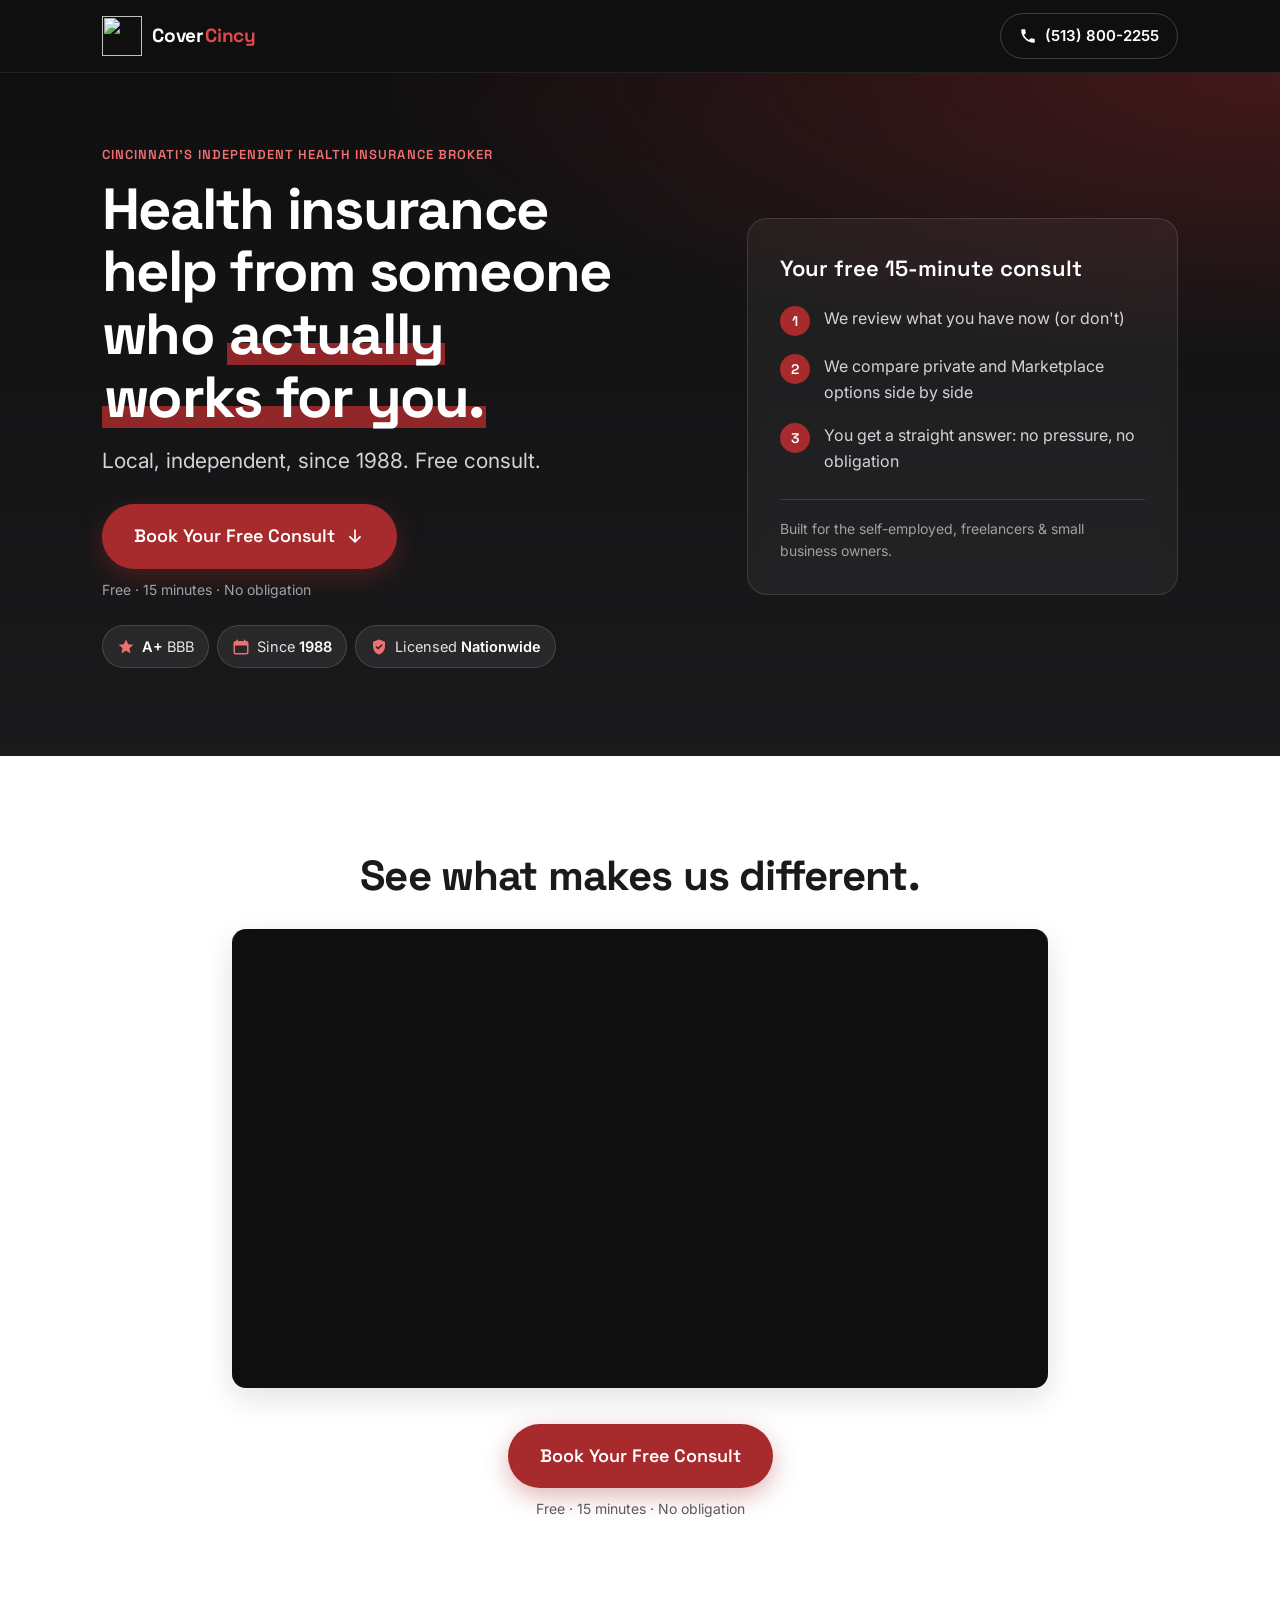
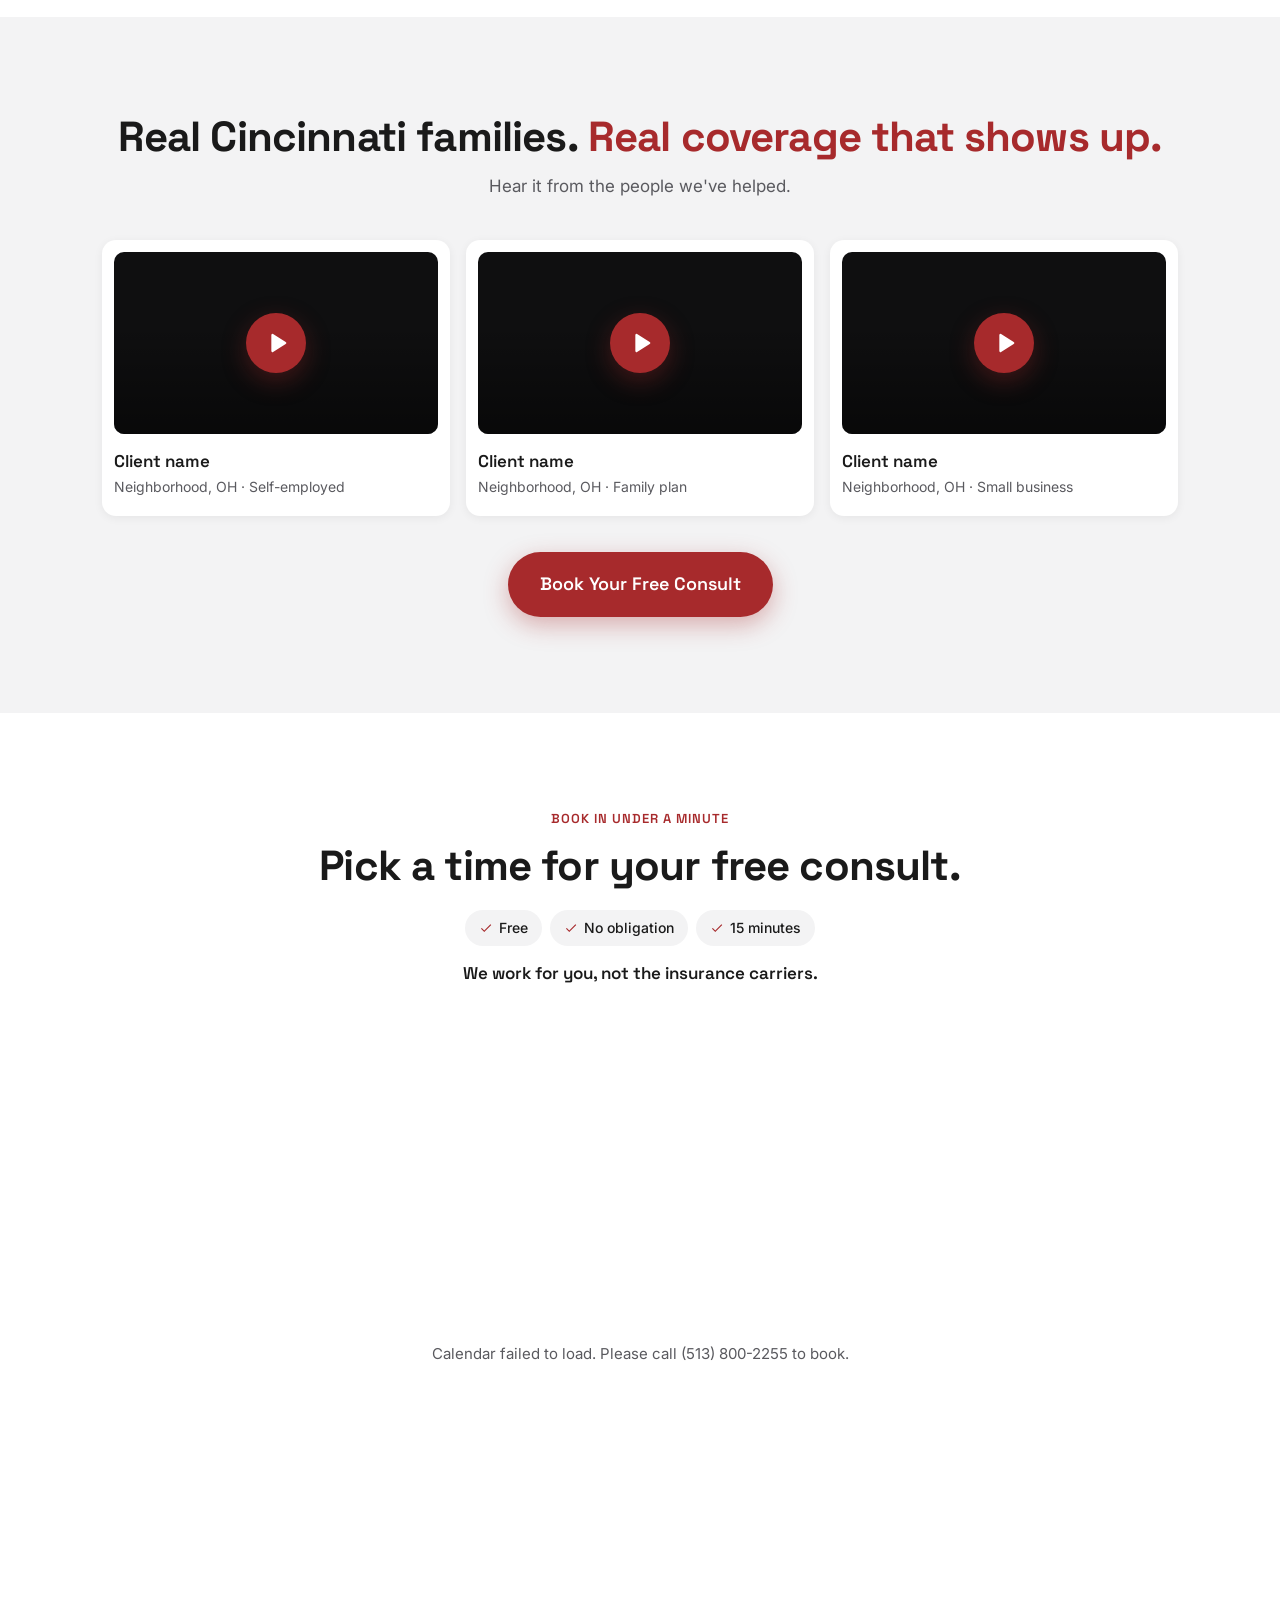
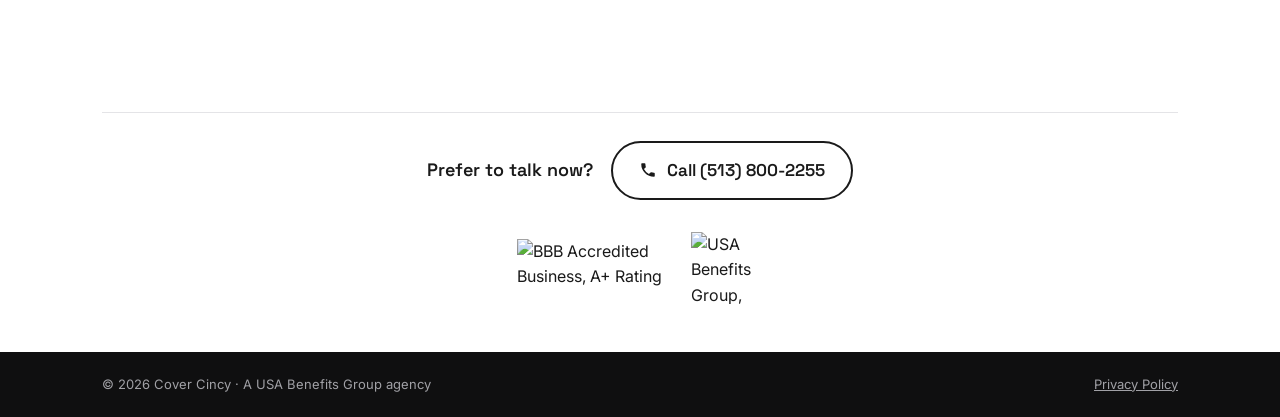
==== landing-page/index.html @ f87c8b6f "v1: initial landing page prototype Hero, brand video, testimonials, HubSpot Meetings booking block, " ====
<!doctype html>
<html lang="en">
<head>
  <meta charset="utf-8">
  <meta name="viewport" content="width=device-width, initial-scale=1">
  <title>Free Health Insurance Consult for the Self-Employed | Cover Cincy</title>
  <meta name="description" content="Local, independent health insurance help since 1988. Book a free 15-minute consult with a licensed Cincinnati broker who works for you, not the carriers.">
  <meta name="theme-color" content="#0F0F10">
  <link rel="icon" href="https://cdn.prod.website-files.com/66312bd2817edca74846e0b4/663d04fbce544929a947010e_favicon-32x32.png">

  <link rel="preconnect" href="https://fonts.googleapis.com">
  <link rel="preconnect" href="https://fonts.gstatic.com" crossorigin>
  <link href="https://fonts.googleapis.com/css2?family=Inter:wght@400;500;600&family=Space+Grotesk:wght@500;600;700&display=swap" rel="stylesheet">
  <link rel="stylesheet" href="css/styles.css">
</head>
<body>

  <!-- ===== Header (logo + phone only, no nav) ===== -->
  <header class="cc-header">
    <div class="cc-container cc-header__inner">
      <div class="cc-brand">
        <img class="cc-brand__logo" src="https://cdn.prod.website-files.com/66312bd2817edca74846e0b4/663cdd6e630974f7c335ea5f_CoverCincy%20(1).png" alt="" width="40" height="40">
        <span class="cc-brand__name">Cover<span>Cincy</span></span>
      </div>
      <a class="cc-header__phone" href="tel:+15138002255" data-cta="header-phone" aria-label="Call (513) 800-2255">
        <svg aria-hidden="true" viewBox="0 0 24 24" width="18" height="18"><path fill="currentColor" d="M6.6 10.8a15.1 15.1 0 0 0 6.6 6.6l2.2-2.2a1 1 0 0 1 1-.25 11.4 11.4 0 0 0 3.6.57 1 1 0 0 1 1 1V20a1 1 0 0 1-1 1A17 17 0 0 1 3 4a1 1 0 0 1 1-1h3.5a1 1 0 0 1 1 1c0 1.25.2 2.45.57 3.57a1 1 0 0 1-.25 1z"/></svg>
        <span class="cc-header__phone-text">(513) 800-2255</span>
      </a>
    </div>
  </header>

  <main>

    <!-- ===== Section 1: Hero ===== -->
    <section class="cc-hero" aria-labelledby="hero-title">
      <div class="cc-container cc-hero__grid">
        <div class="cc-hero__content">
          <p class="cc-eyebrow">Cincinnati's independent health insurance broker</p>
          <h1 id="hero-title" class="cc-hero__title">
            Health insurance help from someone who <span class="cc-mark">actually works for you.</span>
          </h1>
          <p class="cc-hero__sub">Local, independent, since 1988. Free consult.</p>

          <div class="cc-hero__cta" id="hero-cta">
            <a class="cc-btn cc-btn--primary cc-btn--lg" href="#book" data-cta="hero">
              Book Your Free Consult
              <svg aria-hidden="true" viewBox="0 0 24 24" width="20" height="20"><path fill="currentColor" d="M12 4a1 1 0 0 1 1 1v11.6l4.3-4.3a1 1 0 1 1 1.4 1.4l-6 6a1 1 0 0 1-1.4 0l-6-6a1 1 0 1 1 1.4-1.4l4.3 4.3V5a1 1 0 0 1 1-1z"/></svg>
            </a>
            <p class="cc-microcopy">Free · 15 minutes · No obligation</p>
          </div>

          <ul class="cc-badges" aria-label="Why trust us">
            <li class="cc-badge">
              <svg aria-hidden="true" viewBox="0 0 24 24" width="18" height="18"><path fill="currentColor" d="m12 2 2.9 6.26 6.85.7-5.13 4.6 1.46 6.74L12 16.9l-6.08 3.4 1.46-6.74L2.25 8.96l6.85-.7z"/></svg>
              <span><strong>A+</strong> BBB</span>
            </li>
            <li class="cc-badge">
              <svg aria-hidden="true" viewBox="0 0 24 24" width="18" height="18"><path fill="currentColor" d="M7 2a1 1 0 0 1 1 1v1h8V3a1 1 0 1 1 2 0v1h1a3 3 0 0 1 3 3v12a3 3 0 0 1-3 3H5a3 3 0 0 1-3-3V7a3 3 0 0 1 3-3h1V3a1 1 0 0 1 1-1zm13 8H4v9a1 1 0 0 0 1 1h14a1 1 0 0 0 1-1z"/></svg>
              <span>Since <strong>1988</strong></span>
            </li>
            <li class="cc-badge">
              <svg aria-hidden="true" viewBox="0 0 24 24" width="18" height="18"><path fill="currentColor" d="M12 2 4 5v6c0 5 3.4 9.7 8 11 4.6-1.3 8-6 8-11V5zm-1.2 13.6-3.5-3.5 1.4-1.4 2.1 2.1 4.8-4.8 1.4 1.4z"/></svg>
              <span>Licensed <strong>Nationwide</strong></span>
            </li>
          </ul>
        </div>

        <aside class="cc-hero__card" aria-label="What happens on your call">
          <p class="cc-hero__card-title">Your free 15-minute consult</p>
          <ol class="cc-steps">
            <li><span class="cc-steps__num">1</span>We review what you have now (or don't)</li>
            <li><span class="cc-steps__num">2</span>We compare private and Marketplace options side by side</li>
            <li><span class="cc-steps__num">3</span>You get a straight answer: no pressure, no obligation</li>
          </ol>
          <p class="cc-hero__card-foot">Built for the self-employed, freelancers &amp; small business owners.</p>
        </aside>
      </div>
    </section>

    <!-- ===== Section 2: Brand message video ===== -->
    <section class="cc-section cc-video" aria-labelledby="video-title">
      <div class="cc-container cc-container--narrow">
        <h2 id="video-title" class="cc-h2 cc-center">See what makes us different.</h2>

        <!--
          Video player. Two supported sources:
            data-type="youtube" data-youtube-id="..."           (prototype placeholder)
            data-type="mp4" data-src="video.mp4" data-captions="captions.vtt" data-poster="poster.jpg"   (final)
        -->
        <div class="cc-player" data-type="youtube" data-youtube-id="gaUNawXf3A8">
          <div class="cc-player__frame"></div>
          <button class="cc-player__sound" type="button" hidden>
            <svg aria-hidden="true" viewBox="0 0 24 24" width="20" height="20"><path fill="currentColor" d="M3 10v4a1 1 0 0 0 1 1h3l4.3 3.6a1 1 0 0 0 1.7-.8V6.2a1 1 0 0 0-1.7-.8L7 9H4a1 1 0 0 0-1 1zm13.5 2a4.5 4.5 0 0 0-2.5-4v8a4.5 4.5 0 0 0 2.5-4zM14 3.2v2.1a7 7 0 0 1 0 13.4v2.1a9 9 0 0 0 0-17.6z"/></svg>
            Tap for sound
          </button>
        </div>

        <div class="cc-cta-block">
          <a class="cc-btn cc-btn--primary cc-btn--lg" href="#book" data-cta="video">Book Your Free Consult</a>
          <p class="cc-microcopy cc-microcopy--dark">Free · 15 minutes · No obligation</p>
        </div>
      </div>
    </section>

    <!-- ===== Section 3: Testimonials ===== -->
    <section class="cc-section cc-testimonials" aria-labelledby="testimonials-title">
      <div class="cc-container">
        <h2 id="testimonials-title" class="cc-h2 cc-center">Real Cincinnati families. <span class="cc-text-red">Real coverage that shows up.</span></h2>
        <p class="cc-lead cc-center">Hear it from the people we've helped.</p>

        <!-- PLACEHOLDER: replace data-youtube-id, name and place with real client testimonials -->
        <ul class="cc-tgrid">
          <li class="cc-tcard">
            <button class="cc-tvideo" type="button" data-youtube-id="gaUNawXf3A8" aria-label="Play testimonial from client name">
              <span class="cc-tvideo__play" aria-hidden="true"><svg viewBox="0 0 24 24" width="28" height="28"><path fill="currentColor" d="M8 5.1v13.8a1 1 0 0 0 1.5.9l10.8-6.9a1 1 0 0 0 0-1.7L9.5 4.2A1 1 0 0 0 8 5.1z"/></svg></span>
            </button>
            <p class="cc-tcard__name">Client name</p>
            <p class="cc-tcard__meta">Neighborhood, OH · Self-employed</p>
          </li>
          <li class="cc-tcard">
            <button class="cc-tvideo" type="button" data-youtube-id="gaUNawXf3A8" aria-label="Play testimonial from client name">
              <span class="cc-tvideo__play" aria-hidden="true"><svg viewBox="0 0 24 24" width="28" height="28"><path fill="currentColor" d="M8 5.1v13.8a1 1 0 0 0 1.5.9l10.8-6.9a1 1 0 0 0 0-1.7L9.5 4.2A1 1 0 0 0 8 5.1z"/></svg></span>
            </button>
            <p class="cc-tcard__name">Client name</p>
            <p class="cc-tcard__meta">Neighborhood, OH · Family plan</p>
          </li>
          <li class="cc-tcard">
            <button class="cc-tvideo" type="button" data-youtube-id="gaUNawXf3A8" aria-label="Play testimonial from client name">
              <span class="cc-tvideo__play" aria-hidden="true"><svg viewBox="0 0 24 24" width="28" height="28"><path fill="currentColor" d="M8 5.1v13.8a1 1 0 0 0 1.5.9l10.8-6.9a1 1 0 0 0 0-1.7L9.5 4.2A1 1 0 0 0 8 5.1z"/></svg></span>
            </button>
            <p class="cc-tcard__name">Client name</p>
            <p class="cc-tcard__meta">Neighborhood, OH · Small business</p>
          </li>
        </ul>

        <div class="cc-cta-block">
          <a class="cc-btn cc-btn--primary cc-btn--lg" href="#book" data-cta="testimonials">Book Your Free Consult</a>
        </div>
      </div>
    </section>

    <!-- ===== Section 4: Booking block ===== -->
    <section class="cc-section cc-book" id="book" aria-labelledby="book-title">
      <div class="cc-container">
        <div class="cc-book__head">
          <p class="cc-eyebrow">Book in under a minute</p>
          <h2 id="book-title" class="cc-h2">Pick a time for your free consult.</h2>
          <ul class="cc-reassure">
            <li>Free</li>
            <li>No obligation</li>
            <li>15 minutes</li>
            <li class="cc-reassure__wide">We work for you, not the insurance carriers.</li>
          </ul>
        </div>

        <div class="cc-calendar">
          <!-- HubSpot Meetings embed. Script is lazy-loaded by main.js -->
          <div class="meetings-iframe-container" data-src="https://meetings.hubspot.com/aruhlman/u11?embed=true"></div>
          <div class="cc-calendar__loading" aria-live="polite">
            <span class="cc-spinner" aria-hidden="true"></span>
            Loading available times…
          </div>
        </div>

        <div class="cc-fallback">
          <p>Prefer to talk now?</p>
          <a class="cc-btn cc-btn--outline" href="tel:+15138002255" data-cta="book-phone">
            <svg aria-hidden="true" viewBox="0 0 24 24" width="18" height="18"><path fill="currentColor" d="M6.6 10.8a15.1 15.1 0 0 0 6.6 6.6l2.2-2.2a1 1 0 0 1 1-.25 11.4 11.4 0 0 0 3.6.57 1 1 0 0 1 1 1V20a1 1 0 0 1-1 1A17 17 0 0 1 3 4a1 1 0 0 1 1-1h3.5a1 1 0 0 1 1 1c0 1.25.2 2.45.57 3.57a1 1 0 0 1-.25 1z"/></svg>
            Call (513) 800-2255
          </a>
        </div>

        <div class="cc-trust">
          <img src="https://cdn.prod.website-files.com/66312bd2817edca74846e0b4/6aa32988ebc7e09d5bc9d1e3_logo.bbb.png" alt="BBB Accredited Business, A+ Rating" width="150" height="58" loading="lazy">
          <img src="https://cdn.prod.website-files.com/66312bd2817edca74846e0b4/6aa32989155a2f3aa52f5092_static-logos-usabg-badge-1988.png" alt="USA Benefits Group, established 1988" width="72" height="72" loading="lazy">
        </div>
      </div>
    </section>

  </main>

  <footer class="cc-footer">
    <div class="cc-container cc-footer__inner">
      <p>© <span data-year>2026</span> Cover Cincy · A USA Benefits Group agency</p>
      <a href="https://www.covercincy.com/privacy-policy" target="_blank" rel="noopener">Privacy Policy</a>
    </div>
  </footer>

  <!-- ===== Mobile sticky CTA ===== -->
  <div class="cc-sticky" aria-hidden="true">
    <a class="cc-btn cc-btn--primary cc-sticky__btn" href="#book" data-cta="sticky" tabindex="-1">Book Free Consult</a>
    <a class="cc-sticky__call" href="tel:+15138002255" data-cta="sticky-phone" aria-label="Call (513) 800-2255" tabindex="-1">
      <svg aria-hidden="true" viewBox="0 0 24 24" width="22" height="22"><path fill="currentColor" d="M6.6 10.8a15.1 15.1 0 0 0 6.6 6.6l2.2-2.2a1 1 0 0 1 1-.25 11.4 11.4 0 0 0 3.6.57 1 1 0 0 1 1 1V20a1 1 0 0 1-1 1A17 17 0 0 1 3 4a1 1 0 0 1 1-1h3.5a1 1 0 0 1 1 1c0 1.25.2 2.45.57 3.57a1 1 0 0 1-.25 1z"/></svg>
    </a>
  </div>

  <script src="js/main.js" defer></script>
</body>
</html>
---- landing-page/css/styles.css ----
/* ==========================================================================
   Cover Cincy — Landing page
   Mobile-first. Tokens on :root map to future HubSpot theme fields.
   ========================================================================== */

:root {
  --cc-red: #a72a2c;
  --cc-red-dark: #8a2224;
  --cc-red-soft: rgba(167, 42, 44, 0.14);
  --cc-black: #0f0f10;
  --cc-black-2: #1a1a1c;
  --cc-ink: #1a1a1a;
  --cc-gray-600: #5a5a5f;
  --cc-gray-400: #a1a1a6;
  --cc-gray-200: #e4e4e7;
  --cc-gray-100: #f3f3f4;
  --cc-white: #ffffff;

  --cc-font-head: "Space Grotesk", system-ui, sans-serif;
  --cc-font-body: "Inter", system-ui, -apple-system, "Segoe UI", sans-serif;

  --cc-radius: 14px;
  --cc-radius-sm: 10px;
  --cc-shadow: 0 10px 30px rgba(15, 15, 16, 0.12);
  --cc-shadow-red: 0 8px 24px rgba(167, 42, 44, 0.35);

  --cc-gutter: 20px;
  --cc-header-h: 60px;
  --cc-section-y: 64px;
}

/* ---------- Base ---------- */
*,
*::before,
*::after { box-sizing: border-box; }

html { -webkit-text-size-adjust: 100%; scroll-padding-top: 12px; }
@media (prefers-reduced-motion: no-preference) {
  html { scroll-behavior: smooth; }
}

body {
  margin: 0;
  font-family: var(--cc-font-body);
  font-size: 16px;
  line-height: 1.6;
  color: var(--cc-ink);
  background: var(--cc-white);
  -webkit-font-smoothing: antialiased;
}

img { max-width: 100%; height: auto; display: block; }
h1, h2, h3, p { margin: 0; }
h1, h2 { text-wrap: balance; }
ul, ol { margin: 0; padding: 0; list-style: none; }
a { color: inherit; }
:focus-visible { outline: 3px solid var(--cc-red); outline-offset: 3px; }

.cc-container {
  width: 100%;
  max-width: 1140px;
  margin: 0 auto;
  padding: 0 var(--cc-gutter);
}
.cc-container--narrow { max-width: 880px; }
.cc-center { text-align: center; }
.cc-text-red { color: var(--cc-red); }

/* ---------- Typography ---------- */
.cc-eyebrow {
  font-family: var(--cc-font-head);
  font-size: 13px;
  font-weight: 600;
  letter-spacing: 0.08em;
  text-transform: uppercase;
  color: var(--cc-red);
  margin-bottom: 12px;
}
.cc-h2 {
  font-family: var(--cc-font-head);
  font-size: clamp(28px, 6.5vw, 42px);
  line-height: 1.15;
  font-weight: 700;
  letter-spacing: -0.02em;
}
.cc-lead { color: var(--cc-gray-600); font-size: 17px; margin-top: 12px; }
.cc-microcopy { font-size: 14px; color: var(--cc-gray-400); margin-top: 10px; }
.cc-microcopy--dark { color: var(--cc-gray-600); }

/* ---------- Buttons ---------- */
.cc-btn {
  display: inline-flex;
  align-items: center;
  justify-content: center;
  gap: 10px;
  min-height: 52px;
  padding: 14px 26px;
  border-radius: 999px;
  border: 2px solid transparent;
  font-family: var(--cc-font-head);
  font-size: 17px;
  font-weight: 600;
  text-decoration: none;
  cursor: pointer;
  transition: background-color .2s ease, transform .2s ease, box-shadow .2s ease, color .2s ease;
}
.cc-btn--primary {
  background: var(--cc-red);
  color: var(--cc-white);
  box-shadow: var(--cc-shadow-red);
}
.cc-btn--primary:hover { background: var(--cc-red-dark); transform: translateY(-1px); }
.cc-btn--primary:active { transform: translateY(0); }
.cc-btn--lg { min-height: 58px; padding: 16px 30px; font-size: 18px; width: 100%; }
.cc-btn--outline {
  background: transparent;
  color: var(--cc-ink);
  border-color: var(--cc-ink);
}
.cc-btn--outline:hover { background: var(--cc-ink); color: var(--cc-white); }

.cc-cta-block { text-align: center; margin-top: 36px; }

/* ---------- Header ---------- */
.cc-header {
  position: relative;
  z-index: 10;
  background: var(--cc-black);
  border-bottom: 1px solid rgba(255, 255, 255, 0.08);
}
.cc-header__inner {
  display: flex;
  align-items: center;
  justify-content: space-between;
  height: var(--cc-header-h);
}
.cc-brand { display: flex; align-items: center; gap: 10px; }
.cc-brand__logo { width: 40px; height: 40px; }
.cc-brand__name {
  font-family: var(--cc-font-head);
  font-weight: 700;
  font-size: 19px;
  color: var(--cc-white);
  letter-spacing: -0.01em;
}
.cc-brand__name span { color: var(--cc-red); margin-left: 1px; }
/* Lighter red on dark bg for contrast */
.cc-header .cc-brand__name span { color: #e0484a; }

.cc-header__phone {
  display: inline-flex;
  align-items: center;
  justify-content: center;
  gap: 8px;
  width: 44px;
  height: 44px;
  border-radius: 999px;
  color: var(--cc-white);
  text-decoration: none;
  border: 1px solid rgba(255, 255, 255, 0.2);
  font-weight: 600;
  font-size: 15px;
}
.cc-header__phone-text { display: none; }

/* ---------- Hero ---------- */
.cc-hero {
  position: relative;
  overflow: hidden;
  color: var(--cc-white);
  background:
    radial-gradient(120% 70% at 100% 0%, rgba(167, 42, 44, 0.35) 0%, rgba(167, 42, 44, 0) 60%),
    linear-gradient(180deg, var(--cc-black) 0%, var(--cc-black-2) 100%);
  padding: 32px 0 44px;
}
.cc-hero .cc-eyebrow { color: #f07072; }
.cc-hero__title {
  font-family: var(--cc-font-head);
  font-size: clamp(31px, 8.4vw, 58px);
  line-height: 1.08;
  font-weight: 700;
  letter-spacing: -0.03em;
}
.cc-mark {
  background-image: linear-gradient(transparent 62%, rgba(167, 42, 44, 0.85) 62%, rgba(167, 42, 44, 0.85) 92%, transparent 92%);
  -webkit-box-decoration-break: clone;
  box-decoration-break: clone;
  padding: 0 2px;
}
.cc-hero__sub {
  margin-top: 16px;
  font-size: 18px;
  color: #d4d4d8;
}
.cc-hero__cta { margin-top: 26px; text-align: center; }

.cc-badges {
  display: flex;
  flex-wrap: wrap;
  justify-content: center;
  gap: 8px;
  margin-top: 24px;
}
.cc-badge {
  display: inline-flex;
  align-items: center;
  gap: 7px;
  padding: 8px 12px;
  border-radius: 999px;
  background: rgba(255, 255, 255, 0.07);
  border: 1px solid rgba(255, 255, 255, 0.14);
  font-size: 13.5px;
  color: #e4e4e7;
  white-space: nowrap;
}
.cc-badge svg { color: #f07072; flex-shrink: 0; }
.cc-badge strong { color: var(--cc-white); font-weight: 600; }

/* Desktop-only "what to expect" card */
.cc-hero__card { display: none; }

/* ---------- Sections ---------- */
.cc-section { padding: var(--cc-section-y) 0; }

/* Video */
.cc-video { background: var(--cc-white); }
.cc-player {
  position: relative;
  margin-top: 28px;
  aspect-ratio: 16 / 9;
  border-radius: var(--cc-radius);
  overflow: hidden;
  background: var(--cc-black);
  box-shadow: var(--cc-shadow);
}
.cc-player__frame,
.cc-player__frame iframe,
.cc-player__frame video {
  position: absolute;
  inset: 0;
  width: 100%;
  height: 100%;
  border: 0;
  object-fit: cover;
}
.cc-player__sound {
  position: absolute;
  left: 50%;
  bottom: 16px;
  transform: translateX(-50%);
  display: inline-flex;
  align-items: center;
  gap: 8px;
  padding: 10px 18px;
  border: 0;
  border-radius: 999px;
  background: rgba(15, 15, 16, 0.82);
  color: var(--cc-white);
  font: 600 15px/1 var(--cc-font-head);
  cursor: pointer;
  backdrop-filter: blur(6px);
  animation: cc-pulse 2.4s ease-in-out infinite;
}
.cc-player__sound:hover { background: var(--cc-red); }
.cc-player__sound[hidden] { display: none; }
@keyframes cc-pulse {
  0%, 100% { box-shadow: 0 0 0 0 rgba(167, 42, 44, 0.6); }
  50% { box-shadow: 0 0 0 10px rgba(167, 42, 44, 0); }
}

/* Testimonials */
.cc-testimonials { background: var(--cc-gray-100); }
.cc-tgrid {
  display: grid;
  grid-auto-flow: column;
  grid-auto-columns: 82%;
  gap: 16px;
  margin: 32px calc(var(--cc-gutter) * -1) 0;
  padding: 4px var(--cc-gutter) 12px;
  overflow-x: auto;
  scroll-snap-type: x mandatory;
  scrollbar-width: none;
}
.cc-tgrid::-webkit-scrollbar { display: none; }
.cc-tcard {
  scroll-snap-align: center;
  background: var(--cc-white);
  border-radius: var(--cc-radius);
  padding: 12px 12px 18px;
  box-shadow: 0 2px 10px rgba(15, 15, 16, 0.06);
}
.cc-tvideo {
  position: relative;
  display: block;
  width: 100%;
  aspect-ratio: 16 / 9;
  padding: 0;
  border: 0;
  border-radius: var(--cc-radius-sm);
  overflow: hidden;
  cursor: pointer;
  background: var(--cc-black) center / cover no-repeat;
}
.cc-tvideo::after {
  content: "";
  position: absolute;
  inset: 0;
  background: linear-gradient(180deg, rgba(0, 0, 0, 0) 40%, rgba(0, 0, 0, 0.45) 100%);
}
.cc-tvideo iframe { position: absolute; inset: 0; width: 100%; height: 100%; border: 0; }
.cc-tvideo__play {
  position: absolute;
  z-index: 1;
  top: 50%;
  left: 50%;
  width: 60px;
  height: 60px;
  margin: -30px 0 0 -30px;
  display: grid;
  place-items: center;
  border-radius: 50%;
  background: var(--cc-red);
  color: var(--cc-white);
  box-shadow: var(--cc-shadow-red);
  transition: transform .2s ease;
}
.cc-tvideo:hover .cc-tvideo__play { transform: scale(1.08); }
.cc-tcard__name {
  margin-top: 14px;
  font-family: var(--cc-font-head);
  font-weight: 600;
  font-size: 17px;
}
.cc-tcard__meta { font-size: 14px; color: var(--cc-gray-600); }

/* Booking */
.cc-book { background: var(--cc-white); padding-bottom: 48px; }
.cc-book__head { text-align: center; max-width: 720px; margin: 0 auto; }
.cc-reassure {
  display: flex;
  flex-wrap: wrap;
  justify-content: center;
  gap: 8px;
  margin-top: 20px;
}
.cc-reassure li {
  display: inline-flex;
  align-items: center;
  gap: 6px;
  padding: 7px 14px;
  border-radius: 999px;
  background: var(--cc-gray-100);
  font-size: 14px;
  font-weight: 500;
}
.cc-reassure li::before {
  content: "";
  width: 14px;
  height: 14px;
  flex-shrink: 0;
  background: var(--cc-red);
  -webkit-mask: url("data:image/svg+xml,%3Csvg xmlns='http://www.w3.org/2000/svg' viewBox='0 0 24 24'%3E%3Cpath d='M9 16.2 4.8 12l-1.4 1.4L9 19 21 7l-1.4-1.4z'/%3E%3C/svg%3E") center / contain no-repeat;
          mask: url("data:image/svg+xml,%3Csvg xmlns='http://www.w3.org/2000/svg' viewBox='0 0 24 24'%3E%3Cpath d='M9 16.2 4.8 12l-1.4 1.4L9 19 21 7l-1.4-1.4z'/%3E%3C/svg%3E") center / contain no-repeat;
}
.cc-reassure .cc-reassure__wide {
  flex-basis: 100%;
  justify-content: center;
  margin-top: 6px;
  padding: 0;
  background: transparent;
  font-family: var(--cc-font-head);
  font-size: 17px;
  font-weight: 600;
}
.cc-reassure .cc-reassure__wide::before { display: none; }

.cc-calendar {
  position: relative;
  margin: 28px calc(var(--cc-gutter) * -1) 0;
  min-height: 660px;
  background: var(--cc-white);
}
.cc-calendar .meetings-iframe-container { position: relative; z-index: 1; }
.cc-calendar__loading {
  position: absolute;
  inset: 0;
  display: flex;
  flex-direction: column;
  align-items: center;
  justify-content: center;
  gap: 14px;
  color: var(--cc-gray-600);
  font-size: 15px;
}
.cc-calendar.is-loaded { min-height: 0; }
.cc-calendar.is-loaded .cc-calendar__loading { display: none; }
.cc-spinner {
  width: 32px;
  height: 32px;
  border-radius: 50%;
  border: 3px solid var(--cc-gray-200);
  border-top-color: var(--cc-red);
  animation: cc-spin .8s linear infinite;
}
@keyframes cc-spin { to { transform: rotate(360deg); } }

.cc-fallback {
  display: flex;
  flex-direction: column;
  align-items: center;
  gap: 12px;
  margin-top: 28px;
  padding-top: 28px;
  border-top: 1px solid var(--cc-gray-200);
  text-align: center;
}
.cc-fallback p { font-family: var(--cc-font-head); font-weight: 600; font-size: 18px; }

.cc-trust {
  display: flex;
  align-items: center;
  justify-content: center;
  gap: 24px;
  margin-top: 32px;
}
.cc-trust img[width="150"] { width: 150px; }
.cc-trust img[width="72"] { width: 72px; }

/* Footer */
.cc-footer {
  background: var(--cc-black);
  color: var(--cc-gray-400);
  font-size: 13px;
  padding: 22px 0 calc(22px + env(safe-area-inset-bottom));
}
.cc-footer__inner {
  display: flex;
  flex-direction: column;
  align-items: center;
  gap: 6px;
  text-align: center;
}
.cc-footer a { color: var(--cc-gray-400); }

/* ---------- Mobile sticky CTA ---------- */
.cc-sticky {
  position: fixed;
  z-index: 50;
  left: 0;
  right: 0;
  bottom: 0;
  display: flex;
  gap: 10px;
  padding: 10px var(--cc-gutter) calc(10px + env(safe-area-inset-bottom));
  background: rgba(255, 255, 255, 0.96);
  border-top: 1px solid var(--cc-gray-200);
  box-shadow: 0 -6px 20px rgba(15, 15, 16, 0.08);
  backdrop-filter: blur(8px);
  transform: translateY(110%);
  transition: transform .3s ease;
}
.cc-sticky.is-visible { transform: translateY(0); }
.cc-sticky__btn { flex: 1; min-height: 50px; }
.cc-sticky__call {
  display: grid;
  place-items: center;
  width: 50px;
  height: 50px;
  flex-shrink: 0;
  border-radius: 50%;
  border: 2px solid var(--cc-ink);
  color: var(--cc-ink);
}

/* ==========================================================================
   Tablet ≥ 768px
   ========================================================================== */
@media (min-width: 768px) {
  :root { --cc-gutter: 32px; --cc-header-h: 72px; --cc-section-y: 96px; }

  .cc-header__phone { width: auto; height: auto; padding: 10px 18px; }
  .cc-header__phone-text { display: inline; }

  .cc-hero { padding: 72px 0 88px; }
  .cc-hero__sub { font-size: 21px; }
  .cc-hero__cta { text-align: left; }
  .cc-btn--lg { width: auto; }
  .cc-badges { justify-content: flex-start; }
  .cc-badge { font-size: 14.5px; padding: 9px 14px; }

  .cc-tgrid {
    grid-auto-flow: row;
    grid-template-columns: repeat(3, 1fr);
    margin: 40px 0 0;
    padding: 0;
    overflow: visible;
  }

  .cc-calendar { margin: 36px 0 0; }
  .cc-fallback { flex-direction: row; justify-content: center; gap: 18px; }

  .cc-footer { padding-bottom: 22px; }
  .cc-footer__inner { flex-direction: row; justify-content: space-between; }

  .cc-sticky { display: none; }
}

/* ==========================================================================
   Desktop ≥ 1024px
   ========================================================================== */
@media (min-width: 1024px) {
  .cc-hero__grid {
    display: grid;
    grid-template-columns: 1.35fr 1fr;
    gap: 64px;
    align-items: center;
  }
  .cc-hero__card {
    display: block;
    padding: 32px;
    border-radius: 20px;
    background: rgba(255, 255, 255, 0.05);
    border: 1px solid rgba(255, 255, 255, 0.12);
    backdrop-filter: blur(6px);
  }
  .cc-hero__card-title {
    font-family: var(--cc-font-head);
    font-size: 22px;
    font-weight: 600;
    margin-bottom: 20px;
  }
  .cc-steps { display: grid; gap: 18px; }
  .cc-steps li { display: flex; gap: 14px; align-items: flex-start; color: #d4d4d8; }
  .cc-steps__num {
    display: grid;
    place-items: center;
    width: 30px;
    height: 30px;
    flex-shrink: 0;
    border-radius: 50%;
    background: var(--cc-red);
    color: var(--cc-white);
    font: 600 14px/1 var(--cc-font-head);
  }
  .cc-hero__card-foot {
    margin-top: 24px;
    padding-top: 18px;
    border-top: 1px solid rgba(255, 255, 255, 0.12);
    font-size: 14px;
    color: var(--cc-gray-400);
  }
}

@media (prefers-reduced-motion: reduce) {
  *, *::before, *::after { animation: none !important; transition: none !important; }
}
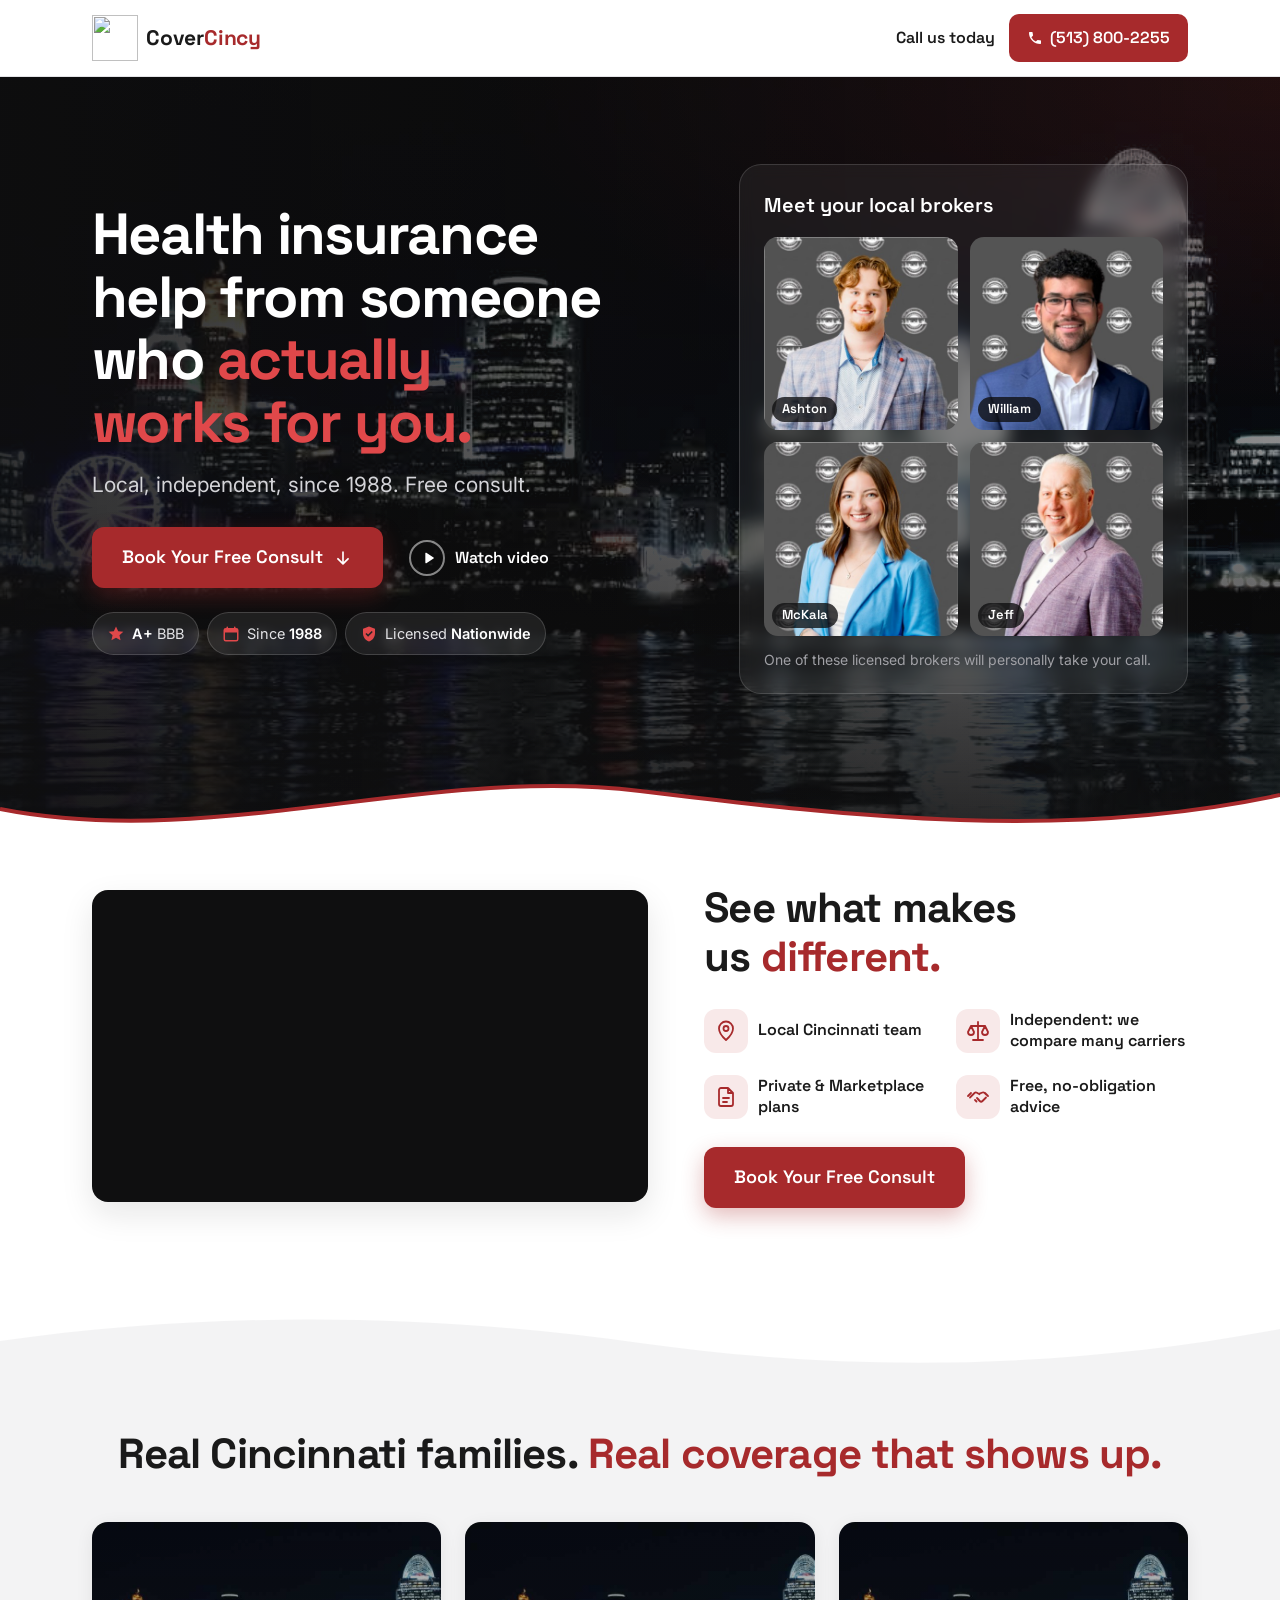
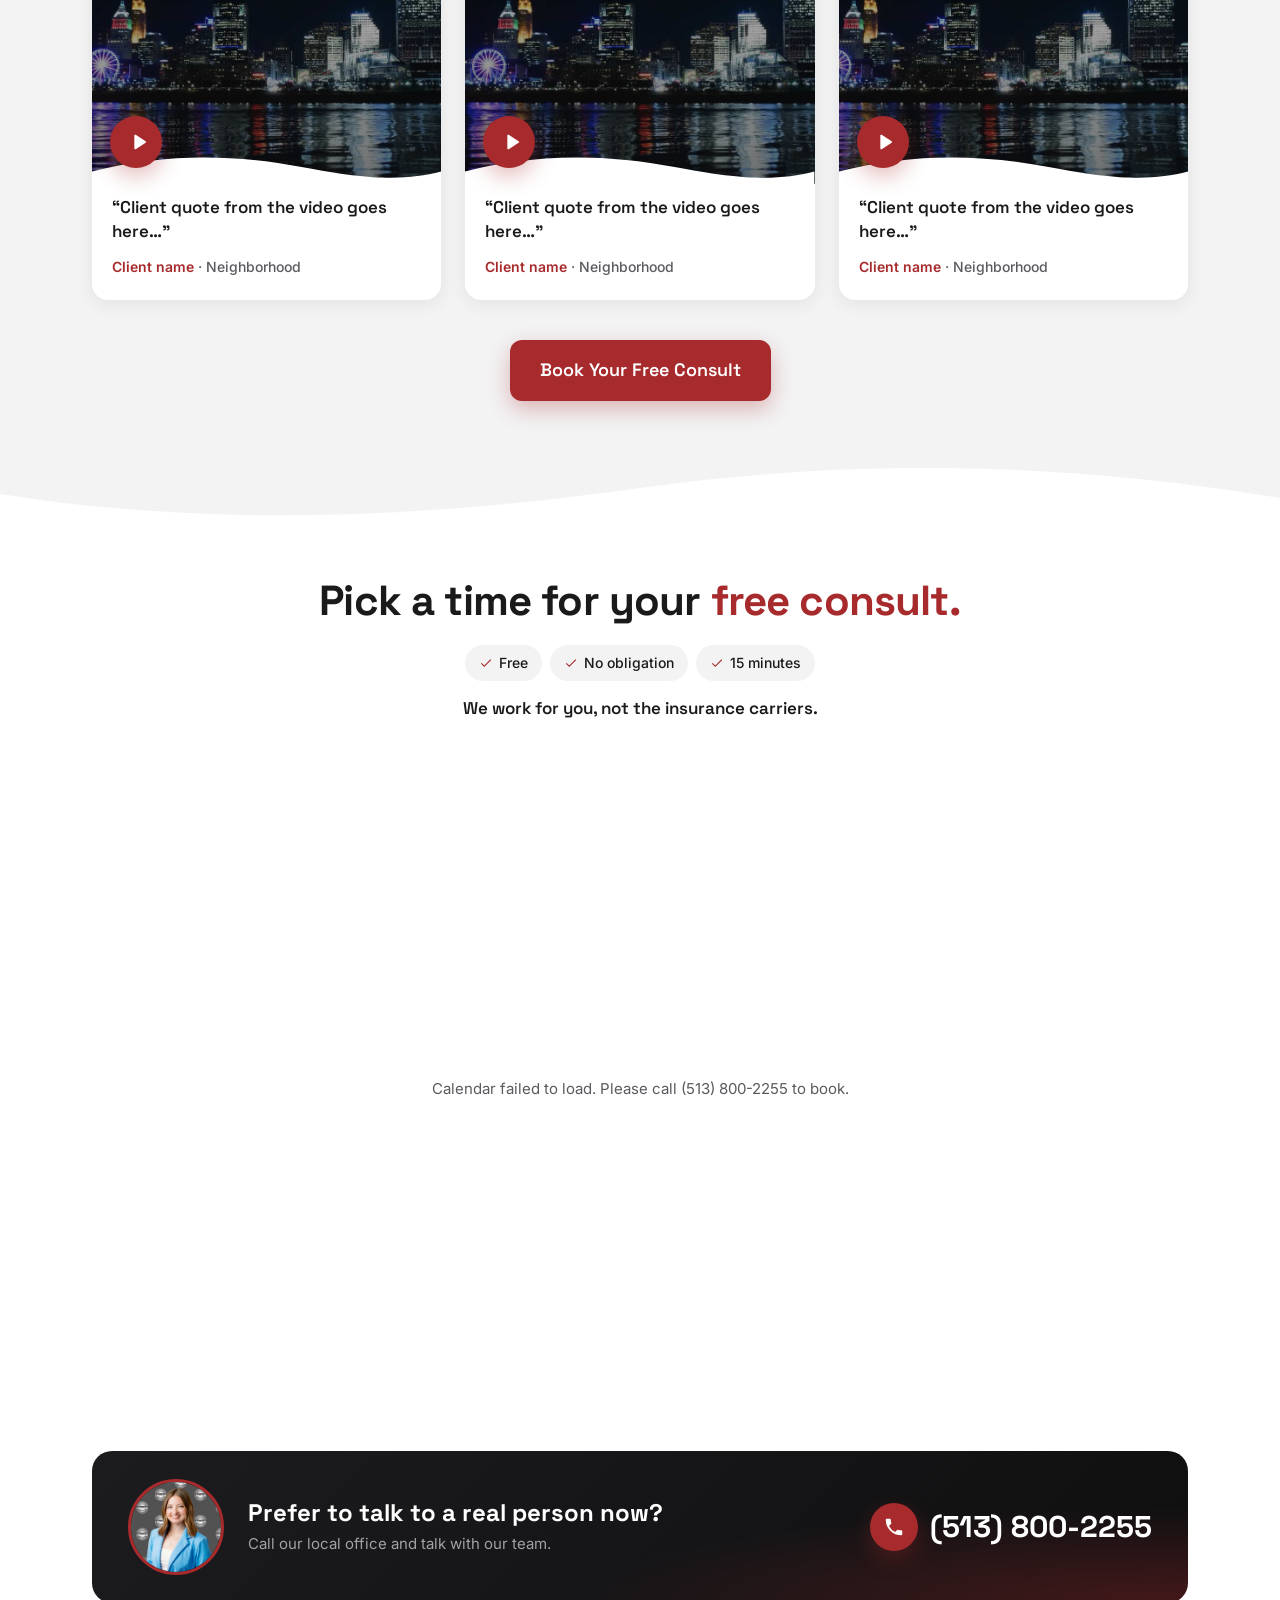
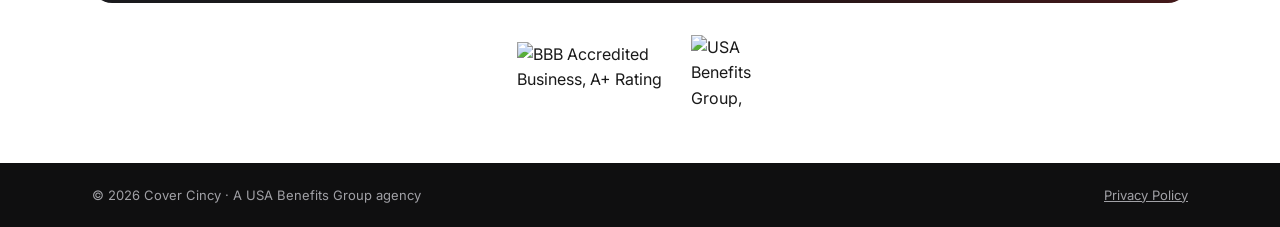
==== commit 5a62d1ac: "v4: redesign modeled on reference layout Skyline hero with wave divider and real broker team card, w" ====
--- a/landing-page/index.html
+++ b/landing-page/index.html
@@ -5,15 +5,33 @@
   <meta name="viewport" content="width=device-width, initial-scale=1">
   <title>Free Health Insurance Consult for the Self-Employed | Cover Cincy</title>
   <meta name="description" content="Local, independent health insurance help since 1988. Book a free 15-minute consult with a licensed Cincinnati broker who works for you, not the carriers.">
-  <meta name="theme-color" content="#0F0F10">
+  <meta name="theme-color" content="#ffffff">
   <link rel="icon" href="https://cdn.prod.website-files.com/66312bd2817edca74846e0b4/663d04fbce544929a947010e_favicon-32x32.png">
 
   <link rel="preconnect" href="https://fonts.googleapis.com">
   <link rel="preconnect" href="https://fonts.gstatic.com" crossorigin>
   <link href="https://fonts.googleapis.com/css2?family=Inter:wght@400;500;600&family=Space+Grotesk:wght@500;600;700&display=swap" rel="stylesheet">
+  <link rel="preload" as="image" href="images/cincinnati-skyline-night-sm.jpg" media="(max-width: 767px)">
+  <link rel="preload" as="image" href="images/cincinnati-skyline-night.jpg" media="(min-width: 768px)">
   <link rel="stylesheet" href="css/styles.css">
 </head>
 <body>
+
+  <!-- Reusable icons -->
+  <svg width="0" height="0" style="position:absolute" aria-hidden="true">
+    <symbol id="i-phone" viewBox="0 0 24 24"><path fill="currentColor" d="M6.6 10.8a15.1 15.1 0 0 0 6.6 6.6l2.2-2.2a1 1 0 0 1 1-.25 11.4 11.4 0 0 0 3.6.57 1 1 0 0 1 1 1V20a1 1 0 0 1-1 1A17 17 0 0 1 3 4a1 1 0 0 1 1-1h3.5a1 1 0 0 1 1 1c0 1.25.2 2.45.57 3.57a1 1 0 0 1-.25 1z"/></symbol>
+    <symbol id="i-play" viewBox="0 0 24 24"><path fill="currentColor" d="M8 5.1v13.8a1 1 0 0 0 1.5.9l10.8-6.9a1 1 0 0 0 0-1.7L9.5 4.2A1 1 0 0 0 8 5.1z"/></symbol>
+    <symbol id="i-arrow" viewBox="0 0 24 24"><path fill="currentColor" d="M12 4a1 1 0 0 1 1 1v11.6l4.3-4.3a1 1 0 1 1 1.4 1.4l-6 6a1 1 0 0 1-1.4 0l-6-6a1 1 0 1 1 1.4-1.4l4.3 4.3V5a1 1 0 0 1 1-1z"/></symbol>
+    <symbol id="i-star" viewBox="0 0 24 24"><path fill="currentColor" d="m12 2 2.9 6.26 6.85.7-5.13 4.6 1.46 6.74L12 16.9l-6.08 3.4 1.46-6.74L2.25 8.96l6.85-.7z"/></symbol>
+    <symbol id="i-calendar" viewBox="0 0 24 24"><path fill="currentColor" d="M7 2a1 1 0 0 1 1 1v1h8V3a1 1 0 1 1 2 0v1h1a3 3 0 0 1 3 3v12a3 3 0 0 1-3 3H5a3 3 0 0 1-3-3V7a3 3 0 0 1 3-3h1V3a1 1 0 0 1 1-1zm13 8H4v9a1 1 0 0 0 1 1h14a1 1 0 0 0 1-1z"/></symbol>
+    <symbol id="i-shield" viewBox="0 0 24 24"><path fill="currentColor" d="M12 2 4 5v6c0 5 3.4 9.7 8 11 4.6-1.3 8-6 8-11V5zm-1.2 13.6-3.5-3.5 1.4-1.4 2.1 2.1 4.8-4.8 1.4 1.4z"/></symbol>
+    <symbol id="i-pin" viewBox="0 0 24 24"><path fill="none" stroke="currentColor" stroke-width="1.8" stroke-linecap="round" stroke-linejoin="round" d="M12 21s-7-6.1-7-11.5a7 7 0 0 1 14 0C19 14.9 12 21 12 21z"/><circle cx="12" cy="9.5" r="2.5" fill="none" stroke="currentColor" stroke-width="1.8"/></symbol>
+    <symbol id="i-scale" viewBox="0 0 24 24"><path fill="none" stroke="currentColor" stroke-width="1.8" stroke-linecap="round" stroke-linejoin="round" d="M12 3v18M7 21h10M5 7h14M5 7l-3 6a3 3 0 0 0 6 0zM19 7l-3 6a3 3 0 0 0 6 0z"/></symbol>
+    <symbol id="i-doc" viewBox="0 0 24 24"><path fill="none" stroke="currentColor" stroke-width="1.8" stroke-linecap="round" stroke-linejoin="round" d="M14 3H7a2 2 0 0 0-2 2v14a2 2 0 0 0 2 2h10a2 2 0 0 0 2-2V8zM14 3v5h5M9 13h6M9 17h4"/></symbol>
+    <symbol id="i-handshake" viewBox="0 0 24 24"><path fill="none" stroke="currentColor" stroke-width="1.8" stroke-linecap="round" stroke-linejoin="round" d="M20 12.5 16.5 16a2 2 0 0 1-2.8 0L12 14.3M4 12.5l4.5-4.5a2 2 0 0 1 2.4-.3l2.6 1.5M2 11l3-3M22 11l-3-3M13.5 8.7l3-1.2a2 2 0 0 1 2 .4L20 9.5M9 15l1.5 1.5M11 13l2 2"/></symbol>
+    <symbol id="i-sound" viewBox="0 0 24 24"><path fill="currentColor" d="M3 10v4a1 1 0 0 0 1 1h3l4.3 3.6a1 1 0 0 0 1.7-.8V6.2a1 1 0 0 0-1.7-.8L7 9H4a1 1 0 0 0-1 1zm13.5 2a4.5 4.5 0 0 0-2.5-4v8a4.5 4.5 0 0 0 2.5-4zM14 3.2v2.1a7 7 0 0 1 0 13.4v2.1a9 9 0 0 0 0-17.6z"/></symbol>
+    <symbol id="i-quote" viewBox="0 0 24 24"><path fill="currentColor" d="M4 18h5l2-4V6H4v8h3zm9 0h5l2-4V6h-7v8h3z"/></symbol>
+  </svg>
 
   <!-- ===== Header (logo + phone only, no nav) ===== -->
   <header class="cc-header">
@@ -22,10 +40,13 @@
         <img class="cc-brand__logo" src="https://cdn.prod.website-files.com/66312bd2817edca74846e0b4/663cdd6e630974f7c335ea5f_CoverCincy%20(1).png" alt="" width="40" height="40">
         <span class="cc-brand__name">Cover<span>Cincy</span></span>
       </div>
-      <a class="cc-header__phone" href="tel:+15138002255" data-cta="header-phone" aria-label="Call (513) 800-2255">
-        <svg aria-hidden="true" viewBox="0 0 24 24" width="18" height="18"><path fill="currentColor" d="M6.6 10.8a15.1 15.1 0 0 0 6.6 6.6l2.2-2.2a1 1 0 0 1 1-.25 11.4 11.4 0 0 0 3.6.57 1 1 0 0 1 1 1V20a1 1 0 0 1-1 1A17 17 0 0 1 3 4a1 1 0 0 1 1-1h3.5a1 1 0 0 1 1 1c0 1.25.2 2.45.57 3.57a1 1 0 0 1-.25 1z"/></svg>
-        <span class="cc-header__phone-text">(513) 800-2255</span>
-      </a>
+      <div class="cc-header__call">
+        <span class="cc-header__label">Call us today</span>
+        <a class="cc-btn cc-btn--primary cc-btn--sm" href="tel:+15138002255" data-cta="header-phone">
+          <svg aria-hidden="true" width="16" height="16"><use href="#i-phone"/></svg>
+          (513) 800-2255
+        </a>
+      </div>
     </div>
   </header>
 
@@ -33,103 +54,125 @@
 
     <!-- ===== Section 1: Hero ===== -->
     <section class="cc-hero" aria-labelledby="hero-title">
+      <picture class="cc-hero__bg" aria-hidden="true">
+        <source media="(min-width: 768px)" srcset="images/cincinnati-skyline-night.jpg">
+        <img src="images/cincinnati-skyline-night-sm.jpg" alt="" width="900" height="600" fetchpriority="high">
+      </picture>
+
       <div class="cc-container cc-hero__grid">
         <div class="cc-hero__content">
-          <p class="cc-eyebrow">Cincinnati's independent health insurance broker</p>
           <h1 id="hero-title" class="cc-hero__title">
-            Health insurance help from someone who <span class="cc-mark">actually works for you.</span>
+            Health insurance help from someone who <span class="cc-accent">actually works for you.</span>
           </h1>
           <p class="cc-hero__sub">Local, independent, since 1988. Free consult.</p>
 
-          <div class="cc-hero__cta" id="hero-cta">
+          <div class="cc-hero__actions" id="hero-cta">
             <a class="cc-btn cc-btn--primary cc-btn--lg" href="#book" data-cta="hero">
               Book Your Free Consult
-              <svg aria-hidden="true" viewBox="0 0 24 24" width="20" height="20"><path fill="currentColor" d="M12 4a1 1 0 0 1 1 1v11.6l4.3-4.3a1 1 0 1 1 1.4 1.4l-6 6a1 1 0 0 1-1.4 0l-6-6a1 1 0 1 1 1.4-1.4l4.3 4.3V5a1 1 0 0 1 1-1z"/></svg>
+              <svg aria-hidden="true" width="20" height="20"><use href="#i-arrow"/></svg>
             </a>
-            <p class="cc-microcopy">Free · 15 minutes · No obligation</p>
+            <a class="cc-watch" href="#video" data-cta="hero-watch">
+              <span class="cc-watch__icon"><svg aria-hidden="true" width="16" height="16"><use href="#i-play"/></svg></span>
+              Watch video
+            </a>
           </div>
 
           <ul class="cc-badges" aria-label="Why trust us">
-            <li class="cc-badge">
-              <svg aria-hidden="true" viewBox="0 0 24 24" width="18" height="18"><path fill="currentColor" d="m12 2 2.9 6.26 6.85.7-5.13 4.6 1.46 6.74L12 16.9l-6.08 3.4 1.46-6.74L2.25 8.96l6.85-.7z"/></svg>
-              <span><strong>A+</strong> BBB</span>
-            </li>
-            <li class="cc-badge">
-              <svg aria-hidden="true" viewBox="0 0 24 24" width="18" height="18"><path fill="currentColor" d="M7 2a1 1 0 0 1 1 1v1h8V3a1 1 0 1 1 2 0v1h1a3 3 0 0 1 3 3v12a3 3 0 0 1-3 3H5a3 3 0 0 1-3-3V7a3 3 0 0 1 3-3h1V3a1 1 0 0 1 1-1zm13 8H4v9a1 1 0 0 0 1 1h14a1 1 0 0 0 1-1z"/></svg>
-              <span>Since <strong>1988</strong></span>
-            </li>
-            <li class="cc-badge">
-              <svg aria-hidden="true" viewBox="0 0 24 24" width="18" height="18"><path fill="currentColor" d="M12 2 4 5v6c0 5 3.4 9.7 8 11 4.6-1.3 8-6 8-11V5zm-1.2 13.6-3.5-3.5 1.4-1.4 2.1 2.1 4.8-4.8 1.4 1.4z"/></svg>
-              <span>Licensed <strong>Nationwide</strong></span>
-            </li>
-          </ul>
-        </div>
-
-        <aside class="cc-hero__card" aria-label="What happens on your call">
-          <p class="cc-hero__card-title">Your free 15-minute consult</p>
-          <ol class="cc-steps">
-            <li><span class="cc-steps__num">1</span>We review what you have now (or don't)</li>
-            <li><span class="cc-steps__num">2</span>We compare private and Marketplace options side by side</li>
-            <li><span class="cc-steps__num">3</span>You get a straight answer: no pressure, no obligation</li>
-          </ol>
-          <p class="cc-hero__card-foot">Built for the self-employed, freelancers &amp; small business owners.</p>
+            <li class="cc-badge"><svg aria-hidden="true" width="18" height="18"><use href="#i-star"/></svg><span><strong>A+</strong> BBB</span></li>
+            <li class="cc-badge"><svg aria-hidden="true" width="18" height="18"><use href="#i-calendar"/></svg><span>Since <strong>1988</strong></span></li>
+            <li class="cc-badge"><svg aria-hidden="true" width="18" height="18"><use href="#i-shield"/></svg><span>Licensed <strong>Nationwide</strong></span></li>
+          </ul>
+        </div>
+
+        <!-- Real brokers on the booking calendar's round-robin -->
+        <aside class="cc-team" aria-labelledby="team-title">
+          <p class="cc-team__title" id="team-title">Meet your local brokers</p>
+          <ul class="cc-team__grid">
+            <li><img src="images/agent-ashton-west.jpg" alt="Ashton West" width="420" height="420" loading="lazy"><span>Ashton</span></li>
+            <li><img src="images/agent-william-patterson.jpg" alt="William Patterson" width="420" height="420" loading="lazy"><span>William</span></li>
+            <li><img src="images/agent-mckala-bracci.jpg" alt="McKala Bracci" width="420" height="420" loading="lazy"><span>McKala</span></li>
+            <li><img src="images/agent-jeff-gorsuch.jpg" alt="Jeff Gorsuch" width="420" height="420" loading="lazy"><span>Jeff</span></li>
+          </ul>
+          <p class="cc-team__note">One of these licensed brokers will personally take your call.</p>
         </aside>
       </div>
+
+      <svg class="cc-wave cc-wave--hero" viewBox="0 0 1440 90" preserveAspectRatio="none" aria-hidden="true">
+        <path class="cc-wave__fill" d="M0 54C240 96 480 10 720 36s480 50 720 4v50H0z"/>
+        <path class="cc-wave__line" d="M0 54C240 96 480 10 720 36s480 50 720 4"/>
+      </svg>
     </section>
 
     <!-- ===== Section 2: Brand message video ===== -->
-    <section class="cc-section cc-video" aria-labelledby="video-title">
-      <div class="cc-container cc-container--narrow">
-        <h2 id="video-title" class="cc-h2 cc-center">See what makes us different.</h2>
+    <section class="cc-section cc-video" id="video" aria-labelledby="video-title">
+      <div class="cc-container cc-video__grid">
+        <h2 id="video-title" class="cc-h2 cc-video__title">See what makes us <span class="cc-accent">different.</span></h2>
 
         <!--
           Video player. Two supported sources:
             data-type="youtube" data-youtube-id="..."           (prototype placeholder)
             data-type="mp4" data-src="video.mp4" data-captions="captions.vtt" data-poster="poster.jpg"   (final)
         -->
-        <div class="cc-player" data-type="youtube" data-youtube-id="gaUNawXf3A8">
-          <div class="cc-player__frame"></div>
-          <button class="cc-player__sound" type="button" hidden>
-            <svg aria-hidden="true" viewBox="0 0 24 24" width="20" height="20"><path fill="currentColor" d="M3 10v4a1 1 0 0 0 1 1h3l4.3 3.6a1 1 0 0 0 1.7-.8V6.2a1 1 0 0 0-1.7-.8L7 9H4a1 1 0 0 0-1 1zm13.5 2a4.5 4.5 0 0 0-2.5-4v8a4.5 4.5 0 0 0 2.5-4zM14 3.2v2.1a7 7 0 0 1 0 13.4v2.1a9 9 0 0 0 0-17.6z"/></svg>
-            Tap for sound
-          </button>
-        </div>
-
-        <div class="cc-cta-block">
+        <div class="cc-video__media">
+          <div class="cc-player" data-type="youtube" data-youtube-id="gaUNawXf3A8">
+            <div class="cc-player__frame"></div>
+            <button class="cc-player__sound" type="button" hidden>
+              <svg aria-hidden="true" width="20" height="20"><use href="#i-sound"/></svg>
+              Tap for sound
+            </button>
+          </div>
+        </div>
+
+        <div class="cc-video__body">
+          <ul class="cc-features">
+            <li><span class="cc-features__icon"><svg aria-hidden="true" width="24" height="24"><use href="#i-pin"/></svg></span>Local Cincinnati team</li>
+            <li><span class="cc-features__icon"><svg aria-hidden="true" width="24" height="24"><use href="#i-scale"/></svg></span>Independent: we compare many carriers</li>
+            <li><span class="cc-features__icon"><svg aria-hidden="true" width="24" height="24"><use href="#i-doc"/></svg></span>Private &amp; Marketplace plans</li>
+            <li><span class="cc-features__icon"><svg aria-hidden="true" width="24" height="24"><use href="#i-handshake"/></svg></span>Free, no-obligation advice</li>
+          </ul>
           <a class="cc-btn cc-btn--primary cc-btn--lg" href="#book" data-cta="video">Book Your Free Consult</a>
-          <p class="cc-microcopy cc-microcopy--dark">Free · 15 minutes · No obligation</p>
         </div>
       </div>
     </section>
 
     <!-- ===== Section 3: Testimonials ===== -->
     <section class="cc-section cc-testimonials" aria-labelledby="testimonials-title">
+      <svg class="cc-wave cc-wave--top" viewBox="0 0 1440 70" preserveAspectRatio="none" aria-hidden="true"><path d="M0 0h1440v26c-240 40-480 44-720 14S240 8 0 38z"/></svg>
+
       <div class="cc-container">
-        <h2 id="testimonials-title" class="cc-h2 cc-center">Real Cincinnati families. <span class="cc-text-red">Real coverage that shows up.</span></h2>
-        <p class="cc-lead cc-center">Hear it from the people we've helped.</p>
-
-        <!-- PLACEHOLDER: replace data-youtube-id, name and place with real client testimonials -->
+        <h2 id="testimonials-title" class="cc-h2 cc-center">Real Cincinnati families. <span class="cc-accent">Real coverage that shows up.</span></h2>
+
+        <!-- PLACEHOLDER: replace data-youtube-id, quote, name and place with real client testimonials -->
         <ul class="cc-tgrid">
           <li class="cc-tcard">
-            <button class="cc-tvideo" type="button" data-youtube-id="gaUNawXf3A8" aria-label="Play testimonial from client name">
-              <span class="cc-tvideo__play" aria-hidden="true"><svg viewBox="0 0 24 24" width="28" height="28"><path fill="currentColor" d="M8 5.1v13.8a1 1 0 0 0 1.5.9l10.8-6.9a1 1 0 0 0 0-1.7L9.5 4.2A1 1 0 0 0 8 5.1z"/></svg></span>
-            </button>
-            <p class="cc-tcard__name">Client name</p>
-            <p class="cc-tcard__meta">Neighborhood, OH · Self-employed</p>
+            <button class="cc-tvideo" type="button" data-youtube-id="gaUNawXf3A8" aria-label="Play client testimonial 1">
+              <span class="cc-tvideo__play" aria-hidden="true"><svg width="22" height="22"><use href="#i-play"/></svg></span>
+              <svg class="cc-tvideo__wave" viewBox="0 0 400 40" preserveAspectRatio="none" aria-hidden="true"><path d="M0 22c80-24 160-24 240-6s120 18 160 6v18H0z"/></svg>
+            </button>
+            <div class="cc-tcard__body">
+              <p class="cc-tcard__quote">“Client quote from the video goes here…”</p>
+              <p class="cc-tcard__name">Client name <span>· Neighborhood</span></p>
+            </div>
           </li>
           <li class="cc-tcard">
-            <button class="cc-tvideo" type="button" data-youtube-id="gaUNawXf3A8" aria-label="Play testimonial from client name">
-              <span class="cc-tvideo__play" aria-hidden="true"><svg viewBox="0 0 24 24" width="28" height="28"><path fill="currentColor" d="M8 5.1v13.8a1 1 0 0 0 1.5.9l10.8-6.9a1 1 0 0 0 0-1.7L9.5 4.2A1 1 0 0 0 8 5.1z"/></svg></span>
-            </button>
-            <p class="cc-tcard__name">Client name</p>
-            <p class="cc-tcard__meta">Neighborhood, OH · Family plan</p>
+            <button class="cc-tvideo" type="button" data-youtube-id="gaUNawXf3A8" aria-label="Play client testimonial 2">
+              <span class="cc-tvideo__play" aria-hidden="true"><svg width="22" height="22"><use href="#i-play"/></svg></span>
+              <svg class="cc-tvideo__wave" viewBox="0 0 400 40" preserveAspectRatio="none" aria-hidden="true"><path d="M0 22c80-24 160-24 240-6s120 18 160 6v18H0z"/></svg>
+            </button>
+            <div class="cc-tcard__body">
+              <p class="cc-tcard__quote">“Client quote from the video goes here…”</p>
+              <p class="cc-tcard__name">Client name <span>· Neighborhood</span></p>
+            </div>
           </li>
           <li class="cc-tcard">
-            <button class="cc-tvideo" type="button" data-youtube-id="gaUNawXf3A8" aria-label="Play testimonial from client name">
-              <span class="cc-tvideo__play" aria-hidden="true"><svg viewBox="0 0 24 24" width="28" height="28"><path fill="currentColor" d="M8 5.1v13.8a1 1 0 0 0 1.5.9l10.8-6.9a1 1 0 0 0 0-1.7L9.5 4.2A1 1 0 0 0 8 5.1z"/></svg></span>
-            </button>
-            <p class="cc-tcard__name">Client name</p>
-            <p class="cc-tcard__meta">Neighborhood, OH · Small business</p>
+            <button class="cc-tvideo" type="button" data-youtube-id="gaUNawXf3A8" aria-label="Play client testimonial 3">
+              <span class="cc-tvideo__play" aria-hidden="true"><svg width="22" height="22"><use href="#i-play"/></svg></span>
+              <svg class="cc-tvideo__wave" viewBox="0 0 400 40" preserveAspectRatio="none" aria-hidden="true"><path d="M0 22c80-24 160-24 240-6s120 18 160 6v18H0z"/></svg>
+            </button>
+            <div class="cc-tcard__body">
+              <p class="cc-tcard__quote">“Client quote from the video goes here…”</p>
+              <p class="cc-tcard__name">Client name <span>· Neighborhood</span></p>
+            </div>
           </li>
         </ul>
 
@@ -137,20 +180,21 @@
           <a class="cc-btn cc-btn--primary cc-btn--lg" href="#book" data-cta="testimonials">Book Your Free Consult</a>
         </div>
       </div>
+
+      <svg class="cc-wave cc-wave--bottom" viewBox="0 0 1440 70" preserveAspectRatio="none" aria-hidden="true"><path d="M0 70h1440V30c-240-36-480-40-720-10S240 60 0 26z"/></svg>
     </section>
 
     <!-- ===== Section 4: Booking block ===== -->
     <section class="cc-section cc-book" id="book" aria-labelledby="book-title">
       <div class="cc-container">
         <div class="cc-book__head">
-          <p class="cc-eyebrow">Book in under a minute</p>
-          <h2 id="book-title" class="cc-h2">Pick a time for your free consult.</h2>
+          <h2 id="book-title" class="cc-h2">Pick a time for your <span class="cc-accent">free consult.</span></h2>
           <ul class="cc-reassure">
             <li>Free</li>
             <li>No obligation</li>
             <li>15 minutes</li>
-            <li class="cc-reassure__wide">We work for you, not the insurance carriers.</li>
-          </ul>
+          </ul>
+          <p class="cc-reassure__line">We work for you, not the insurance carriers.</p>
         </div>
 
         <div class="cc-calendar">
@@ -162,11 +206,16 @@
           </div>
         </div>
 
-        <div class="cc-fallback">
-          <p>Prefer to talk now?</p>
-          <a class="cc-btn cc-btn--outline" href="tel:+15138002255" data-cta="book-phone">
-            <svg aria-hidden="true" viewBox="0 0 24 24" width="18" height="18"><path fill="currentColor" d="M6.6 10.8a15.1 15.1 0 0 0 6.6 6.6l2.2-2.2a1 1 0 0 1 1-.25 11.4 11.4 0 0 0 3.6.57 1 1 0 0 1 1 1V20a1 1 0 0 1-1 1A17 17 0 0 1 3 4a1 1 0 0 1 1-1h3.5a1 1 0 0 1 1 1c0 1.25.2 2.45.57 3.57a1 1 0 0 1-.25 1z"/></svg>
-            Call (513) 800-2255
+        <!-- Phone fallback banner -->
+        <div class="cc-callout">
+          <img class="cc-callout__photo" src="images/agent-mckala-bracci.jpg" alt="McKala Bracci, licensed broker" width="420" height="420" loading="lazy">
+          <div class="cc-callout__body">
+            <p class="cc-callout__title">Prefer to talk to a real person now?</p>
+            <p class="cc-callout__text">Call our local office and talk with our team.</p>
+          </div>
+          <a class="cc-callout__phone" href="tel:+15138002255" data-cta="book-phone">
+            <span class="cc-callout__phone-icon"><svg aria-hidden="true" width="22" height="22"><use href="#i-phone"/></svg></span>
+            (513) 800-2255
           </a>
         </div>
 
@@ -190,7 +239,7 @@
   <div class="cc-sticky" aria-hidden="true">
     <a class="cc-btn cc-btn--primary cc-sticky__btn" href="#book" data-cta="sticky" tabindex="-1">Book Free Consult</a>
     <a class="cc-sticky__call" href="tel:+15138002255" data-cta="sticky-phone" aria-label="Call (513) 800-2255" tabindex="-1">
-      <svg aria-hidden="true" viewBox="0 0 24 24" width="22" height="22"><path fill="currentColor" d="M6.6 10.8a15.1 15.1 0 0 0 6.6 6.6l2.2-2.2a1 1 0 0 1 1-.25 11.4 11.4 0 0 0 3.6.57 1 1 0 0 1 1 1V20a1 1 0 0 1-1 1A17 17 0 0 1 3 4a1 1 0 0 1 1-1h3.5a1 1 0 0 1 1 1c0 1.25.2 2.45.57 3.57a1 1 0 0 1-.25 1z"/></svg>
+      <svg aria-hidden="true" width="22" height="22"><use href="#i-phone"/></svg>
     </a>
   </div>
 
--- a/landing-page/css/styles.css
+++ b/landing-page/css/styles.css
@@ -6,9 +6,10 @@
 :root {
   --cc-red: #a72a2c;
   --cc-red-dark: #8a2224;
-  --cc-red-soft: rgba(167, 42, 44, 0.14);
+  --cc-red-bright: #e0484a;   /* red on dark backgrounds (contrast) */
+  --cc-red-soft: #f8e9e9;
   --cc-black: #0f0f10;
-  --cc-black-2: #1a1a1c;
+  --cc-black-2: #1c1c1f;
   --cc-ink: #1a1a1a;
   --cc-gray-600: #5a5a5f;
   --cc-gray-400: #a1a1a6;
@@ -19,13 +20,14 @@
   --cc-font-head: "Space Grotesk", system-ui, sans-serif;
   --cc-font-body: "Inter", system-ui, -apple-system, "Segoe UI", sans-serif;
 
-  --cc-radius: 14px;
-  --cc-radius-sm: 10px;
-  --cc-shadow: 0 10px 30px rgba(15, 15, 16, 0.12);
-  --cc-shadow-red: 0 8px 24px rgba(167, 42, 44, 0.35);
+  --cc-radius: 16px;
+  --cc-radius-sm: 12px;
+  --cc-shadow: 0 12px 32px rgba(15, 15, 16, 0.10);
+  --cc-shadow-card: 0 4px 18px rgba(15, 15, 16, 0.07);
+  --cc-shadow-red: 0 8px 22px rgba(167, 42, 44, 0.32);
 
   --cc-gutter: 20px;
-  --cc-header-h: 60px;
+  --cc-header-h: 64px;
   --cc-section-y: 64px;
 }
 
@@ -58,34 +60,20 @@
 
 .cc-container {
   width: 100%;
-  max-width: 1140px;
+  max-width: 1160px;
   margin: 0 auto;
   padding: 0 var(--cc-gutter);
 }
-.cc-container--narrow { max-width: 880px; }
 .cc-center { text-align: center; }
-.cc-text-red { color: var(--cc-red); }
-
-/* ---------- Typography ---------- */
-.cc-eyebrow {
-  font-family: var(--cc-font-head);
-  font-size: 13px;
-  font-weight: 600;
-  letter-spacing: 0.08em;
-  text-transform: uppercase;
-  color: var(--cc-red);
-  margin-bottom: 12px;
-}
+.cc-accent { color: var(--cc-red); }
+
 .cc-h2 {
   font-family: var(--cc-font-head);
-  font-size: clamp(28px, 6.5vw, 42px);
+  font-size: clamp(28px, 6.6vw, 42px);
   line-height: 1.15;
   font-weight: 700;
   letter-spacing: -0.02em;
 }
-.cc-lead { color: var(--cc-gray-600); font-size: 17px; margin-top: 12px; }
-.cc-microcopy { font-size: 14px; color: var(--cc-gray-400); margin-top: 10px; }
-.cc-microcopy--dark { color: var(--cc-gray-600); }
 
 /* ---------- Buttons ---------- */
 .cc-btn {
@@ -95,14 +83,14 @@
   gap: 10px;
   min-height: 52px;
   padding: 14px 26px;
-  border-radius: 999px;
-  border: 2px solid transparent;
+  border-radius: 12px;
+  border: 0;
   font-family: var(--cc-font-head);
   font-size: 17px;
   font-weight: 600;
   text-decoration: none;
   cursor: pointer;
-  transition: background-color .2s ease, transform .2s ease, box-shadow .2s ease, color .2s ease;
+  transition: background-color .2s ease, transform .2s ease, box-shadow .2s ease;
 }
 .cc-btn--primary {
   background: var(--cc-red);
@@ -112,87 +100,109 @@
 .cc-btn--primary:hover { background: var(--cc-red-dark); transform: translateY(-1px); }
 .cc-btn--primary:active { transform: translateY(0); }
 .cc-btn--lg { min-height: 58px; padding: 16px 30px; font-size: 18px; width: 100%; }
-.cc-btn--outline {
-  background: transparent;
-  color: var(--cc-ink);
-  border-color: var(--cc-ink);
-}
-.cc-btn--outline:hover { background: var(--cc-ink); color: var(--cc-white); }
-
-.cc-cta-block { text-align: center; margin-top: 36px; }
+.cc-btn--sm { min-height: 42px; padding: 9px 14px; font-size: 15px; gap: 7px; border-radius: 10px; box-shadow: none; }
+
+.cc-cta-block { text-align: center; margin-top: 40px; }
 
 /* ---------- Header ---------- */
 .cc-header {
   position: relative;
   z-index: 10;
-  background: var(--cc-black);
-  border-bottom: 1px solid rgba(255, 255, 255, 0.08);
+  background: var(--cc-white);
+  box-shadow: 0 1px 0 var(--cc-gray-200);
 }
 .cc-header__inner {
   display: flex;
   align-items: center;
   justify-content: space-between;
+  gap: 12px;
   height: var(--cc-header-h);
 }
-.cc-brand { display: flex; align-items: center; gap: 10px; }
-.cc-brand__logo { width: 40px; height: 40px; }
+.cc-brand { display: flex; align-items: center; gap: 8px; }
+.cc-brand__logo { width: 38px; height: 38px; }
 .cc-brand__name {
   font-family: var(--cc-font-head);
   font-weight: 700;
-  font-size: 19px;
-  color: var(--cc-white);
+  font-size: 18px;
   letter-spacing: -0.01em;
-}
-.cc-brand__name span { color: var(--cc-red); margin-left: 1px; }
-/* Lighter red on dark bg for contrast */
-.cc-header .cc-brand__name span { color: #e0484a; }
-
-.cc-header__phone {
-  display: inline-flex;
-  align-items: center;
-  justify-content: center;
-  gap: 8px;
-  width: 44px;
-  height: 44px;
-  border-radius: 999px;
-  color: var(--cc-white);
-  text-decoration: none;
-  border: 1px solid rgba(255, 255, 255, 0.2);
-  font-weight: 600;
-  font-size: 15px;
-}
-.cc-header__phone-text { display: none; }
+  color: var(--cc-ink);
+}
+.cc-brand__name span { color: var(--cc-red); }
+.cc-header__call { display: flex; align-items: center; gap: 14px; }
+.cc-header__label { display: none; font-family: var(--cc-font-head); font-weight: 600; font-size: 16px; }
 
 /* ---------- Hero ---------- */
 .cc-hero {
   position: relative;
   overflow: hidden;
+  isolation: isolate;
   color: var(--cc-white);
+  background: var(--cc-black);
+  padding: 36px 0 84px;
+}
+.cc-hero__bg,
+.cc-hero__bg img {
+  position: absolute;
+  inset: 0;
+  width: 100%;
+  height: 100%;
+  object-fit: cover;
+  object-position: 60% 40%;
+  z-index: -2;
+}
+.cc-hero__bg img { filter: grayscale(0.5) contrast(1.1) brightness(1.15); }
+.cc-hero::before {
+  content: "";
+  position: absolute;
+  inset: 0;
+  z-index: -1;
   background:
-    radial-gradient(120% 70% at 100% 0%, rgba(167, 42, 44, 0.35) 0%, rgba(167, 42, 44, 0) 60%),
-    linear-gradient(180deg, var(--cc-black) 0%, var(--cc-black-2) 100%);
-  padding: 32px 0 44px;
-}
-.cc-hero .cc-eyebrow { color: #f07072; }
+    linear-gradient(180deg, rgba(15, 15, 16, 0.72) 0%, rgba(15, 15, 16, 0.62) 45%, rgba(15, 15, 16, 0.9) 100%),
+    radial-gradient(90% 60% at 100% 0%, rgba(167, 42, 44, 0.35), rgba(167, 42, 44, 0) 70%);
+}
+
 .cc-hero__title {
   font-family: var(--cc-font-head);
-  font-size: clamp(31px, 8.4vw, 58px);
+  font-size: clamp(32px, 8.6vw, 58px);
   line-height: 1.08;
   font-weight: 700;
   letter-spacing: -0.03em;
 }
-.cc-mark {
-  background-image: linear-gradient(transparent 62%, rgba(167, 42, 44, 0.85) 62%, rgba(167, 42, 44, 0.85) 92%, transparent 92%);
-  -webkit-box-decoration-break: clone;
-  box-decoration-break: clone;
-  padding: 0 2px;
-}
+.cc-hero .cc-accent { color: var(--cc-red-bright); }
 .cc-hero__sub {
-  margin-top: 16px;
+  margin-top: 14px;
   font-size: 18px;
   color: #d4d4d8;
 }
-.cc-hero__cta { margin-top: 26px; text-align: center; }
+
+.cc-hero__actions {
+  display: flex;
+  flex-direction: column;
+  align-items: center;
+  gap: 14px;
+  margin-top: 26px;
+}
+.cc-watch {
+  display: inline-flex;
+  align-items: center;
+  gap: 10px;
+  font-family: var(--cc-font-head);
+  font-weight: 600;
+  font-size: 16px;
+  color: var(--cc-white);
+  text-decoration: none;
+}
+.cc-watch__icon {
+  display: grid;
+  place-items: center;
+  width: 36px;
+  height: 36px;
+  border-radius: 50%;
+  border: 2px solid rgba(255, 255, 255, 0.5);
+  padding-left: 2px;
+  transition: background-color .2s ease, border-color .2s ease;
+}
+.cc-watch:hover .cc-watch__icon { background: var(--cc-red); border-color: var(--cc-red); }
 
 .cc-badges {
   display: flex;
@@ -207,26 +217,57 @@
   gap: 7px;
   padding: 8px 12px;
   border-radius: 999px;
-  background: rgba(255, 255, 255, 0.07);
-  border: 1px solid rgba(255, 255, 255, 0.14);
+  background: rgba(255, 255, 255, 0.08);
+  border: 1px solid rgba(255, 255, 255, 0.16);
   font-size: 13.5px;
   color: #e4e4e7;
   white-space: nowrap;
-}
-.cc-badge svg { color: #f07072; flex-shrink: 0; }
+  backdrop-filter: blur(4px);
+}
+.cc-badge svg { color: var(--cc-red-bright); flex-shrink: 0; }
 .cc-badge strong { color: var(--cc-white); font-weight: 600; }
 
-/* Desktop-only "what to expect" card */
-.cc-hero__card { display: none; }
+/* Team — mobile: compact avatar row */
+.cc-team {
+  display: grid;
+  grid-template-columns: auto 1fr;
+  align-items: center;
+  column-gap: 14px;
+  margin-top: 28px;
+  padding: 14px 16px;
+  border-radius: var(--cc-radius);
+  background: rgba(255, 255, 255, 0.06);
+  border: 1px solid rgba(255, 255, 255, 0.12);
+}
+.cc-team__title { grid-column: 2; grid-row: 1; font-family: var(--cc-font-head); font-weight: 600; font-size: 15px; }
+.cc-team__note { grid-column: 2; grid-row: 2; font-size: 13px; color: var(--cc-gray-400); line-height: 1.4; }
+.cc-team__grid { grid-column: 1; grid-row: 1 / 3; display: flex; }
+.cc-team__grid li { margin-left: -12px; }
+.cc-team__grid li:first-child { margin-left: 0; }
+.cc-team__grid img {
+  width: 44px;
+  height: 44px;
+  border-radius: 50%;
+  object-fit: cover;
+  border: 2px solid var(--cc-black-2);
+}
+.cc-team__grid span { display: none; }
+
+/* Waves */
+.cc-wave { position: absolute; left: 0; width: 100%; display: block; pointer-events: none; }
+.cc-wave--hero { bottom: -1px; height: 56px; }
+.cc-wave__fill { fill: var(--cc-white); }
+.cc-wave__line { fill: none; stroke: var(--cc-red); stroke-width: 4; vector-effect: non-scaling-stroke; }
 
 /* ---------- Sections ---------- */
-.cc-section { padding: var(--cc-section-y) 0; }
+.cc-section { position: relative; padding: var(--cc-section-y) 0; }
 
 /* Video */
-.cc-video { background: var(--cc-white); }
+.cc-video { padding-top: 40px; }
+.cc-video__grid { display: grid; gap: 24px; }
+.cc-video__title { text-align: center; }
 .cc-player {
   position: relative;
-  margin-top: 28px;
   aspect-ratio: 16 / 9;
   border-radius: var(--cc-radius);
   overflow: hidden;
@@ -268,15 +309,53 @@
   50% { box-shadow: 0 0 0 10px rgba(167, 42, 44, 0); }
 }
 
+.cc-features {
+  display: grid;
+  grid-template-columns: 1fr;
+  gap: 14px;
+  margin-bottom: 28px;
+}
+.cc-features li {
+  display: flex;
+  align-items: center;
+  gap: 10px;
+  font-family: var(--cc-font-head);
+  font-weight: 600;
+  font-size: 15px;
+  line-height: 1.3;
+}
+.cc-features__icon {
+  display: grid;
+  place-items: center;
+  width: 44px;
+  height: 44px;
+  flex-shrink: 0;
+  border-radius: 12px;
+  background: var(--cc-red-soft);
+  color: var(--cc-red);
+}
+
+@media (min-width: 480px) {
+  .cc-features { grid-template-columns: 1fr 1fr; gap: 18px 14px; }
+}
+
 /* Testimonials */
-.cc-testimonials { background: var(--cc-gray-100); }
+.cc-testimonials {
+  background: var(--cc-gray-100);
+  padding: calc(var(--cc-section-y) + 30px) 0 calc(var(--cc-section-y) + 30px);
+}
+.cc-wave--top,
+.cc-wave--bottom { height: 44px; fill: var(--cc-white); }
+.cc-wave--top { top: -1px; }
+.cc-wave--bottom { bottom: -1px; }
+
 .cc-tgrid {
   display: grid;
   grid-auto-flow: column;
   grid-auto-columns: 82%;
   gap: 16px;
   margin: 32px calc(var(--cc-gutter) * -1) 0;
-  padding: 4px var(--cc-gutter) 12px;
+  padding: 6px var(--cc-gutter) 14px;
   overflow-x: auto;
   scroll-snap-type: x mandatory;
   scrollbar-width: none;
@@ -284,40 +363,39 @@
 .cc-tgrid::-webkit-scrollbar { display: none; }
 .cc-tcard {
   scroll-snap-align: center;
+  display: flex;
+  flex-direction: column;
   background: var(--cc-white);
   border-radius: var(--cc-radius);
-  padding: 12px 12px 18px;
-  box-shadow: 0 2px 10px rgba(15, 15, 16, 0.06);
+  overflow: hidden;
+  box-shadow: var(--cc-shadow-card);
 }
 .cc-tvideo {
   position: relative;
   display: block;
   width: 100%;
-  aspect-ratio: 16 / 9;
+  aspect-ratio: 4 / 3;
   padding: 0;
   border: 0;
-  border-radius: var(--cc-radius-sm);
-  overflow: hidden;
   cursor: pointer;
-  background: var(--cc-black) center / cover no-repeat;
-}
-.cc-tvideo::after {
-  content: "";
-  position: absolute;
-  inset: 0;
-  background: linear-gradient(180deg, rgba(0, 0, 0, 0) 40%, rgba(0, 0, 0, 0.45) 100%);
-}
+  /* Placeholder poster until real client video thumbnails arrive */
+  background:
+    linear-gradient(180deg, rgba(15, 15, 16, 0.25), rgba(15, 15, 16, 0.6)),
+    url("../images/cincinnati-skyline-night-sm.jpg") center / cover no-repeat;
+}
+.cc-tcard:nth-child(2) .cc-tvideo { background-position: center, 20% 50%; }
+.cc-tcard:nth-child(3) .cc-tvideo { background-position: center, 85% 50%; }
 .cc-tvideo iframe { position: absolute; inset: 0; width: 100%; height: 100%; border: 0; }
 .cc-tvideo__play {
   position: absolute;
-  z-index: 1;
-  top: 50%;
-  left: 50%;
-  width: 60px;
-  height: 60px;
-  margin: -30px 0 0 -30px;
+  z-index: 2;
+  left: 18px;
+  bottom: 16px;
   display: grid;
   place-items: center;
+  width: 52px;
+  height: 52px;
+  padding-left: 3px;
   border-radius: 50%;
   background: var(--cc-red);
   color: var(--cc-white);
@@ -325,16 +403,27 @@
   transition: transform .2s ease;
 }
 .cc-tvideo:hover .cc-tvideo__play { transform: scale(1.08); }
-.cc-tcard__name {
-  margin-top: 14px;
+.cc-tvideo__wave {
+  position: absolute;
+  z-index: 1;
+  left: 0;
+  bottom: -1px;
+  width: 100%;
+  height: 30px;
+  fill: var(--cc-white);
+}
+.cc-tcard__body { padding: 12px 20px 22px; }
+.cc-tcard__quote {
   font-family: var(--cc-font-head);
   font-weight: 600;
   font-size: 17px;
-}
-.cc-tcard__meta { font-size: 14px; color: var(--cc-gray-600); }
+  line-height: 1.4;
+}
+.cc-tcard__name { margin-top: 12px; font-size: 14px; font-weight: 600; color: var(--cc-red); }
+.cc-tcard__name span { color: var(--cc-gray-600); font-weight: 500; }
 
 /* Booking */
-.cc-book { background: var(--cc-white); padding-bottom: 48px; }
+.cc-book { padding-top: 40px; padding-bottom: 56px; }
 .cc-book__head { text-align: center; max-width: 720px; margin: 0 auto; }
 .cc-reassure {
   display: flex;
@@ -357,22 +446,16 @@
   content: "";
   width: 14px;
   height: 14px;
-  flex-shrink: 0;
   background: var(--cc-red);
   -webkit-mask: url("data:image/svg+xml,%3Csvg xmlns='http://www.w3.org/2000/svg' viewBox='0 0 24 24'%3E%3Cpath d='M9 16.2 4.8 12l-1.4 1.4L9 19 21 7l-1.4-1.4z'/%3E%3C/svg%3E") center / contain no-repeat;
           mask: url("data:image/svg+xml,%3Csvg xmlns='http://www.w3.org/2000/svg' viewBox='0 0 24 24'%3E%3Cpath d='M9 16.2 4.8 12l-1.4 1.4L9 19 21 7l-1.4-1.4z'/%3E%3C/svg%3E") center / contain no-repeat;
 }
-.cc-reassure .cc-reassure__wide {
-  flex-basis: 100%;
-  justify-content: center;
-  margin-top: 6px;
-  padding: 0;
-  background: transparent;
+.cc-reassure__line {
+  margin-top: 14px;
   font-family: var(--cc-font-head);
   font-size: 17px;
   font-weight: 600;
 }
-.cc-reassure .cc-reassure__wide::before { display: none; }
 
 .cc-calendar {
   position: relative;
@@ -381,6 +464,7 @@
   background: var(--cc-white);
 }
 .cc-calendar .meetings-iframe-container { position: relative; z-index: 1; }
+.cc-calendar.is-loaded { min-height: 0; }
 .cc-calendar__loading {
   position: absolute;
   inset: 0;
@@ -392,7 +476,6 @@
   color: var(--cc-gray-600);
   font-size: 15px;
 }
-.cc-calendar.is-loaded { min-height: 0; }
 .cc-calendar.is-loaded .cc-calendar__loading { display: none; }
 .cc-spinner {
   width: 32px;
@@ -404,17 +487,53 @@
 }
 @keyframes cc-spin { to { transform: rotate(360deg); } }
 
-.cc-fallback {
-  display: flex;
-  flex-direction: column;
+/* Phone fallback banner */
+.cc-callout {
+  position: relative;
+  overflow: hidden;
+  display: grid;
+  justify-items: center;
+  gap: 14px;
+  margin-top: 32px;
+  padding: 28px 22px;
+  border-radius: 20px;
+  text-align: center;
+  color: var(--cc-white);
+  background:
+    radial-gradient(80% 90% at 100% 100%, rgba(167, 42, 44, 0.35), rgba(167, 42, 44, 0) 70%),
+    linear-gradient(135deg, var(--cc-black-2), var(--cc-black));
+}
+.cc-callout__photo {
+  width: 84px;
+  height: 84px;
+  border-radius: 50%;
+  object-fit: cover;
+  border: 3px solid var(--cc-red);
+}
+.cc-callout__title { font-family: var(--cc-font-head); font-weight: 700; font-size: 21px; line-height: 1.25; }
+.cc-callout__text { margin-top: 4px; font-size: 15px; color: var(--cc-gray-400); }
+.cc-callout__phone {
+  display: inline-flex;
   align-items: center;
   gap: 12px;
-  margin-top: 28px;
-  padding-top: 28px;
-  border-top: 1px solid var(--cc-gray-200);
-  text-align: center;
-}
-.cc-fallback p { font-family: var(--cc-font-head); font-weight: 600; font-size: 18px; }
+  margin-top: 4px;
+  font-family: var(--cc-font-head);
+  font-weight: 700;
+  font-size: 26px;
+  color: var(--cc-white);
+  text-decoration: none;
+  white-space: nowrap;
+}
+.cc-callout__phone-icon {
+  display: grid;
+  place-items: center;
+  width: 48px;
+  height: 48px;
+  border-radius: 50%;
+  background: var(--cc-red);
+  box-shadow: var(--cc-shadow-red);
+}
+.cc-callout__phone:hover .cc-callout__phone-icon { background: var(--cc-red-dark); }
 
 .cc-trust {
   display: flex;
@@ -467,7 +586,7 @@
   width: 50px;
   height: 50px;
   flex-shrink: 0;
-  border-radius: 50%;
+  border-radius: 12px;
   border: 2px solid var(--cc-ink);
   color: var(--cc-ink);
 }
@@ -476,30 +595,53 @@
    Tablet ≥ 768px
    ========================================================================== */
 @media (min-width: 768px) {
-  :root { --cc-gutter: 32px; --cc-header-h: 72px; --cc-section-y: 96px; }
-
-  .cc-header__phone { width: auto; height: auto; padding: 10px 18px; }
-  .cc-header__phone-text { display: inline; }
-
-  .cc-hero { padding: 72px 0 88px; }
+  :root { --cc-gutter: 32px; --cc-header-h: 76px; --cc-section-y: 96px; }
+
+  .cc-brand__logo { width: 46px; height: 46px; }
+  .cc-brand__name { font-size: 21px; }
+  .cc-header__label { display: inline; }
+  .cc-btn--sm { min-height: 46px; padding: 11px 18px; font-size: 16px; }
+
+  .cc-hero { padding: 72px 0 130px; }
   .cc-hero__sub { font-size: 21px; }
-  .cc-hero__cta { text-align: left; }
+  .cc-hero__actions { flex-direction: row; gap: 26px; }
   .cc-btn--lg { width: auto; }
   .cc-badges { justify-content: flex-start; }
   .cc-badge { font-size: 14.5px; padding: 9px 14px; }
-
+  .cc-wave--hero { height: 90px; }
+
+  .cc-team { display: inline-grid; }
+
+  .cc-features { gap: 22px 20px; }
+  .cc-features li { font-size: 16px; }
+  .cc-video__body { text-align: center; }
+  .cc-video__body .cc-features { text-align: left; }
+
+  .cc-wave--top, .cc-wave--bottom { height: 70px; }
+  .cc-testimonials { padding: calc(var(--cc-section-y) + 30px) 0 calc(var(--cc-section-y) + 40px); }
   .cc-tgrid {
     grid-auto-flow: row;
     grid-template-columns: repeat(3, 1fr);
-    margin: 40px 0 0;
+    gap: 24px;
+    margin: 44px 0 0;
     padding: 0;
     overflow: visible;
   }
 
   .cc-calendar { margin: 36px 0 0; }
-  .cc-fallback { flex-direction: row; justify-content: center; gap: 18px; }
-
-  .cc-footer { padding-bottom: 22px; }
+
+  .cc-callout {
+    grid-template-columns: auto 1fr auto;
+    justify-items: start;
+    align-items: center;
+    gap: 24px;
+    padding: 28px 36px;
+    text-align: left;
+  }
+  .cc-callout__photo { width: 96px; height: 96px; }
+  .cc-callout__title { font-size: 24px; }
+  .cc-callout__phone { font-size: 30px; margin: 0; }
+
   .cc-footer__inner { flex-direction: row; justify-content: space-between; }
 
   .cc-sticky { display: none; }
@@ -509,46 +651,65 @@
    Desktop ≥ 1024px
    ========================================================================== */
 @media (min-width: 1024px) {
+  .cc-hero { padding: 88px 0 150px; }
+  /* Extra darkening behind the headline column for legibility */
+  .cc-hero::before {
+    background:
+      linear-gradient(90deg, rgba(15, 15, 16, 0.82) 0%, rgba(15, 15, 16, 0.55) 55%, rgba(15, 15, 16, 0.35) 100%),
+      linear-gradient(180deg, rgba(15, 15, 16, 0.35) 0%, rgba(15, 15, 16, 0.2) 50%, rgba(15, 15, 16, 0.85) 100%),
+      radial-gradient(90% 60% at 100% 0%, rgba(167, 42, 44, 0.35), rgba(167, 42, 44, 0) 70%);
+  }
   .cc-hero__grid {
     display: grid;
-    grid-template-columns: 1.35fr 1fr;
+    grid-template-columns: 1.3fr 1fr;
     gap: 64px;
     align-items: center;
   }
-  .cc-hero__card {
+
+  /* Team — desktop: photo card like the reference's hero person */
+  .cc-team {
     display: block;
-    padding: 32px;
-    border-radius: 20px;
-    background: rgba(255, 255, 255, 0.05);
-    border: 1px solid rgba(255, 255, 255, 0.12);
-    backdrop-filter: blur(6px);
+    margin: 0;
+    padding: 24px;
+    border-radius: 22px;
+    background: rgba(255, 255, 255, 0.06);
+    border: 1px solid rgba(255, 255, 255, 0.14);
+    backdrop-filter: blur(8px);
   }
-  .cc-hero__card-title {
-    font-family: var(--cc-font-head);
-    font-size: 22px;
-    font-weight: 600;
-    margin-bottom: 20px;
+  .cc-team__title { font-size: 20px; margin-bottom: 16px; }
+  .cc-team__grid { display: grid; grid-template-columns: 1fr 1fr; gap: 12px; }
+  .cc-team__grid li { position: relative; margin: 0; }
+  .cc-team__grid img {
+    width: 100%;
+    height: auto;
+    aspect-ratio: 1;
+    border-radius: 14px;
+    border: 0;
   }
-  .cc-steps { display: grid; gap: 18px; }
-  .cc-steps li { display: flex; gap: 14px; align-items: flex-start; color: #d4d4d8; }
-  .cc-steps__num {
-    display: grid;
-    place-items: center;
-    width: 30px;
-    height: 30px;
-    flex-shrink: 0;
-    border-radius: 50%;
-    background: var(--cc-red);
-    color: var(--cc-white);
-    font: 600 14px/1 var(--cc-font-head);
+  .cc-team__grid span {
+    display: block;
+    position: absolute;
+    left: 8px;
+    bottom: 8px;
+    padding: 4px 10px;
+    border-radius: 999px;
+    background: rgba(15, 15, 16, 0.78);
+    font: 600 13px/1.3 var(--cc-font-head);
   }
-  .cc-hero__card-foot {
-    margin-top: 24px;
-    padding-top: 18px;
-    border-top: 1px solid rgba(255, 255, 255, 0.12);
-    font-size: 14px;
-    color: var(--cc-gray-400);
+  .cc-team__note { margin-top: 14px; font-size: 14px; }
+
+  /* Video — media left, text right */
+  .cc-video__grid {
+    grid-template-columns: 1.15fr 1fr;
+    grid-template-areas: "media title" "media body";
+    grid-template-rows: auto 1fr;
+    column-gap: 56px;
+    row-gap: 28px;
+    align-items: start;
   }
+  .cc-video__media { grid-area: media; align-self: center; }
+  .cc-video__title { grid-area: title; text-align: left; align-self: end; }
+  .cc-video__body { grid-area: body; text-align: left; }
 }
 
 @media (prefers-reduced-motion: reduce) {
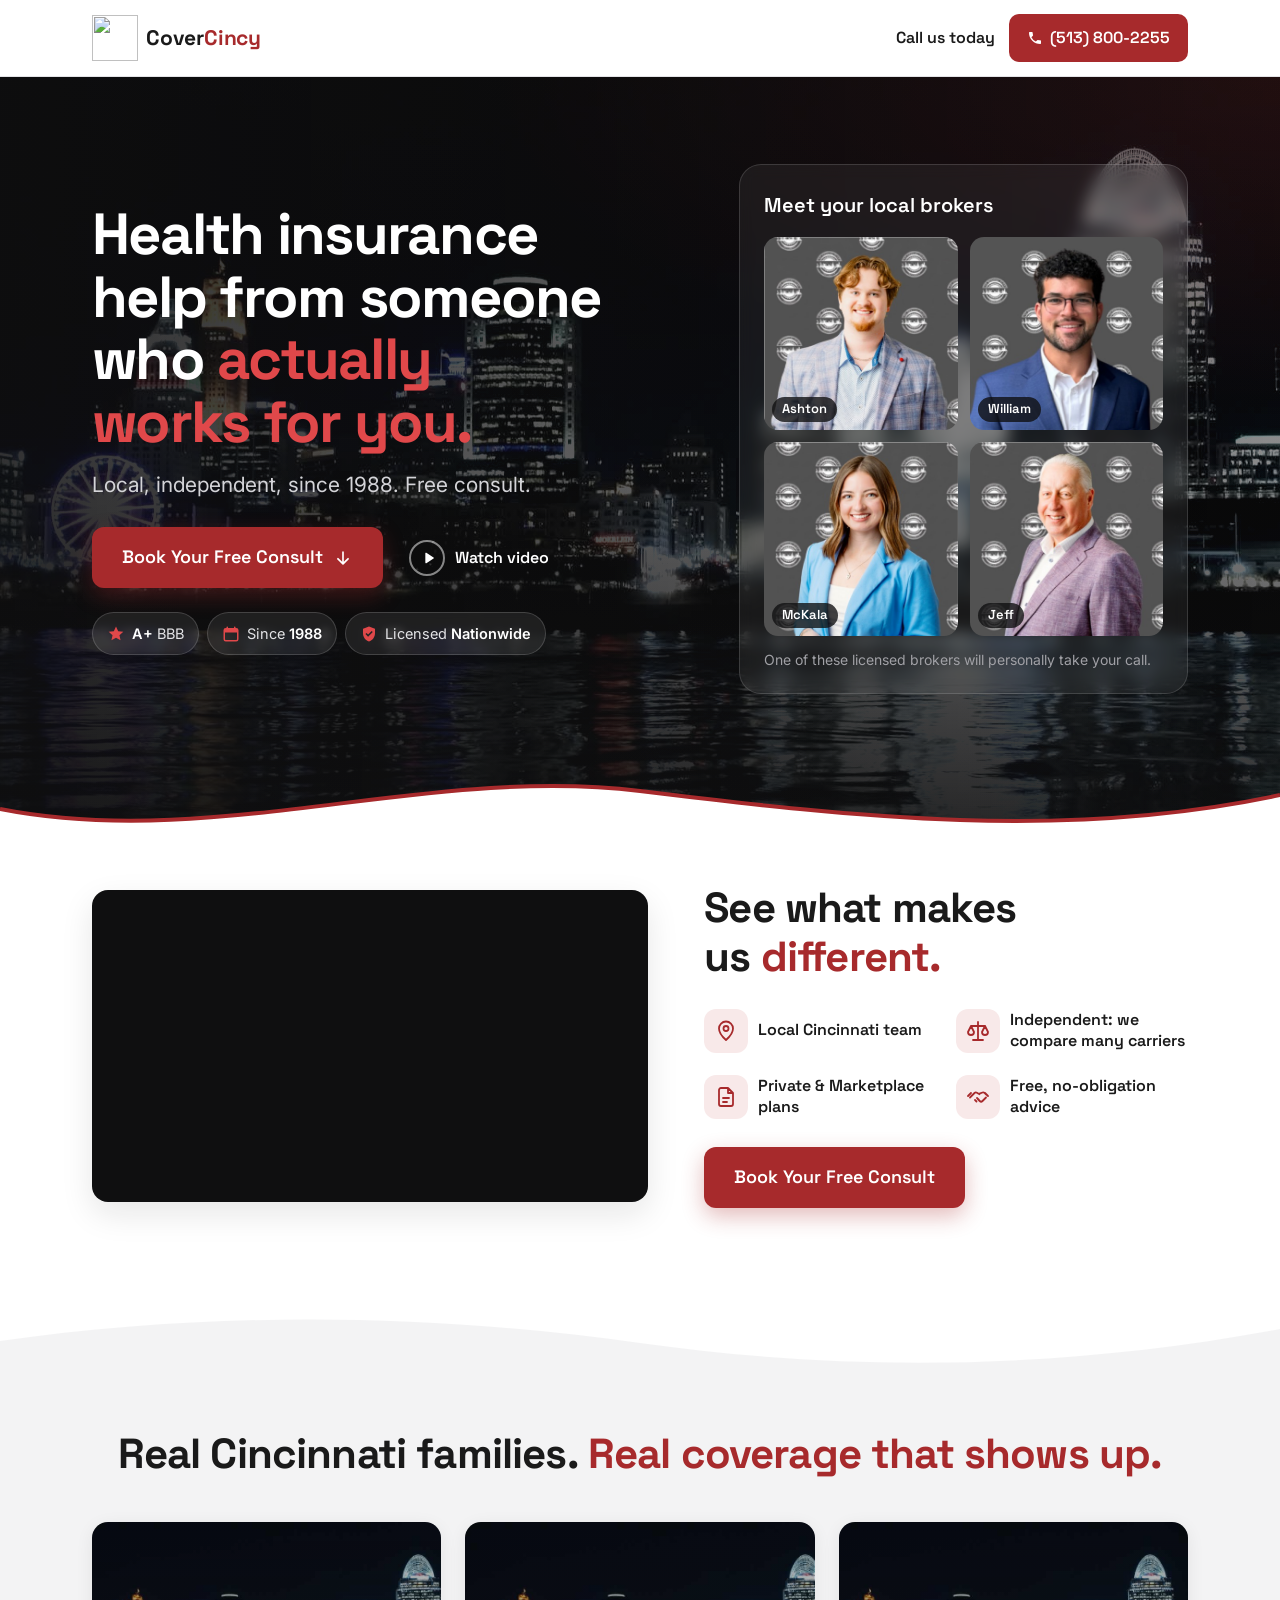
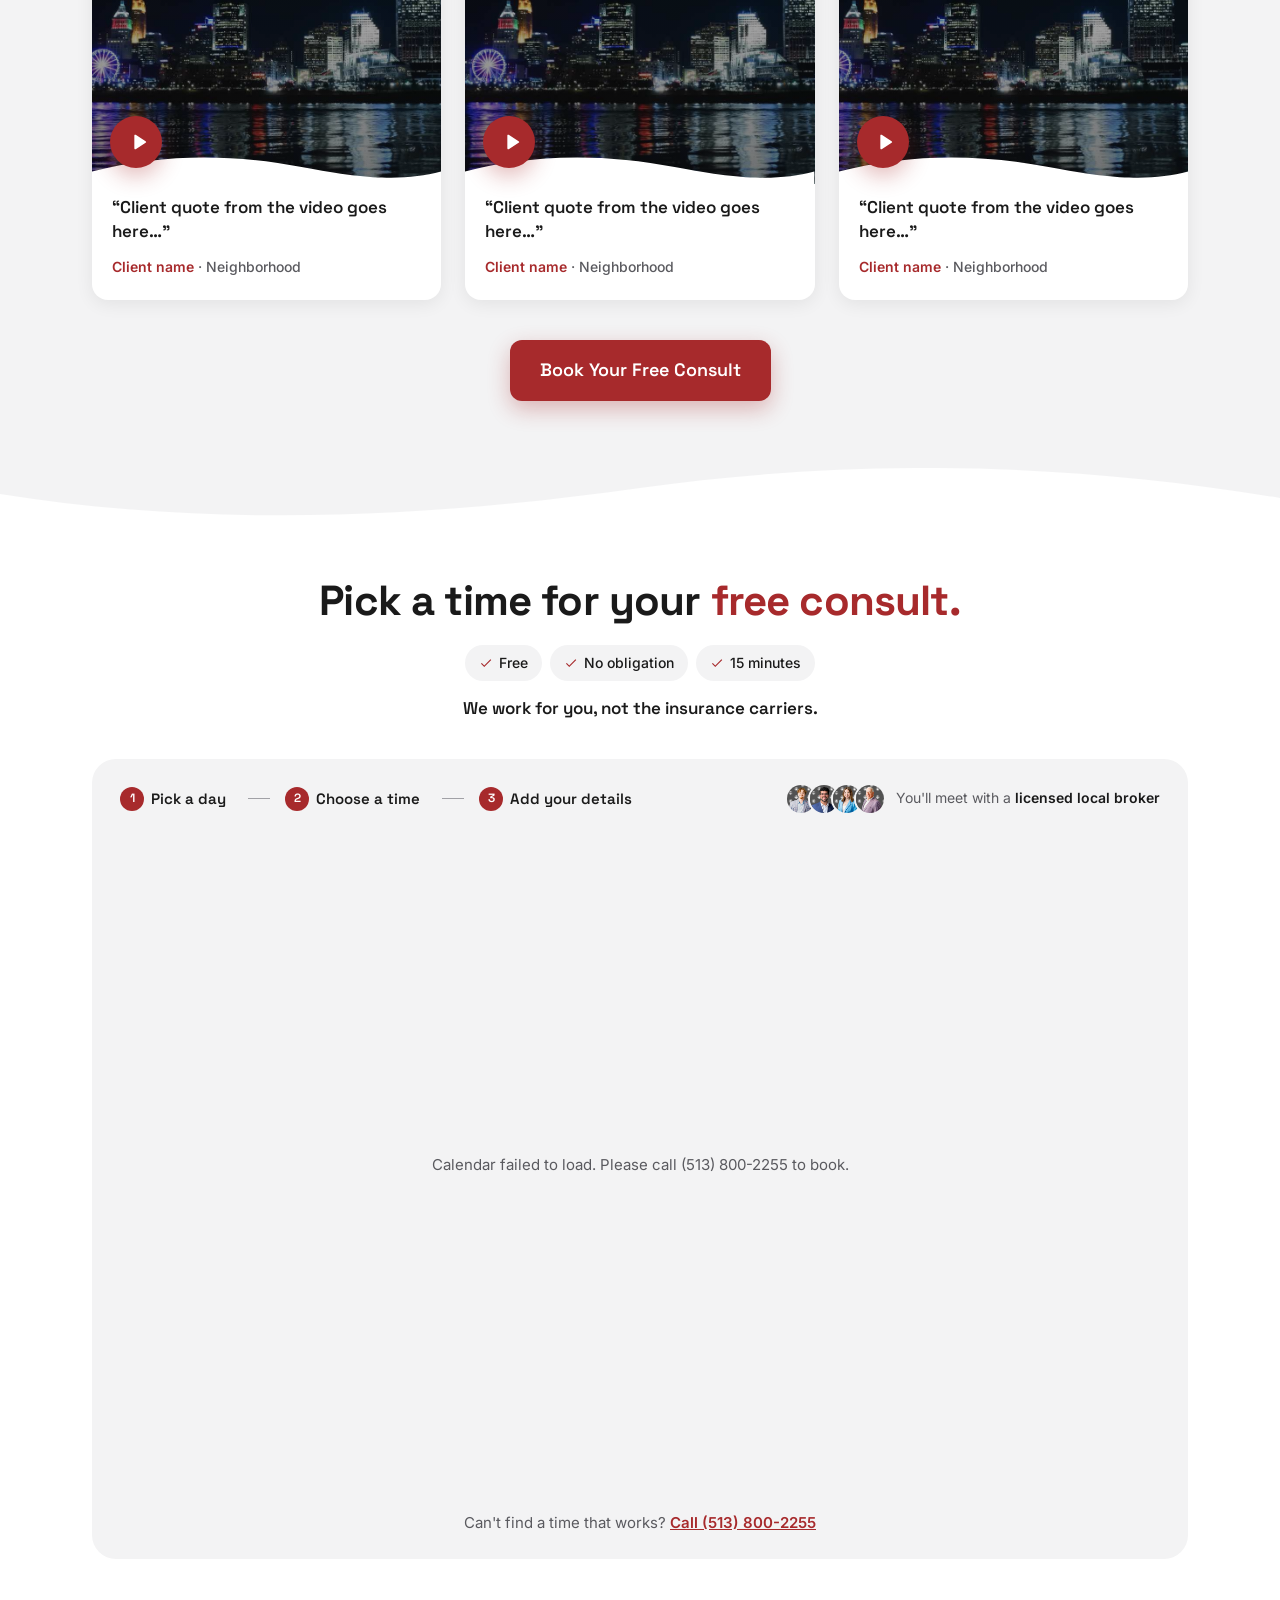
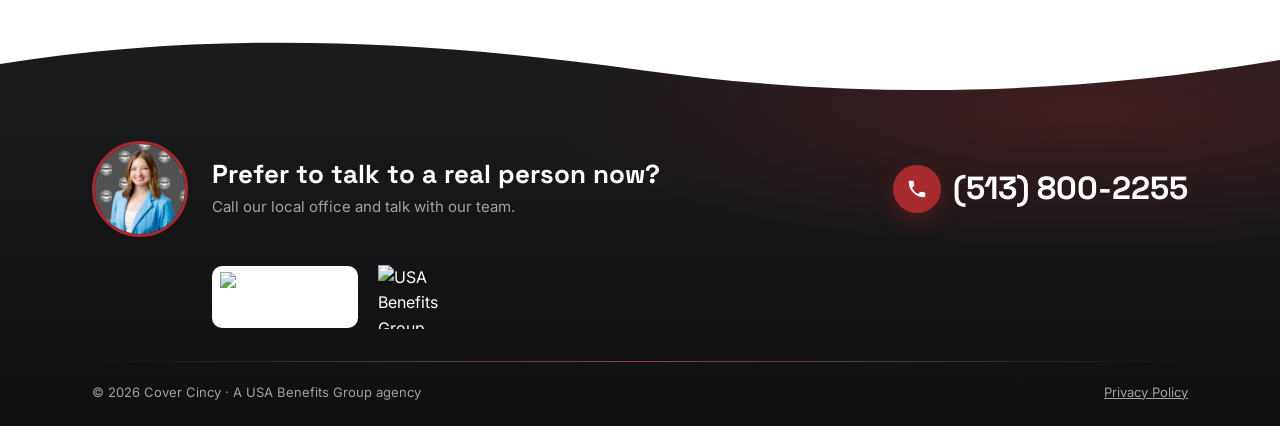
==== commit 07cf4b27: "v5: unified footer and polished booking panel Footer merges phone CTA, trust badges and copyright in" ====
--- a/landing-page/index.html
+++ b/landing-page/index.html
@@ -197,41 +197,71 @@
           <p class="cc-reassure__line">We work for you, not the insurance carriers.</p>
         </div>
 
-        <div class="cc-calendar">
-          <!-- HubSpot Meetings embed. Script is lazy-loaded by main.js -->
-          <div class="meetings-iframe-container" data-src="https://meetings.hubspot.com/aruhlman/u11?embed=true"></div>
-          <div class="cc-calendar__loading" aria-live="polite">
-            <span class="cc-spinner" aria-hidden="true"></span>
-            Loading available times…
-          </div>
-        </div>
-
-        <!-- Phone fallback banner -->
-        <div class="cc-callout">
-          <img class="cc-callout__photo" src="images/agent-mckala-bracci.jpg" alt="McKala Bracci, licensed broker" width="420" height="420" loading="lazy">
-          <div class="cc-callout__body">
-            <p class="cc-callout__title">Prefer to talk to a real person now?</p>
-            <p class="cc-callout__text">Call our local office and talk with our team.</p>
-          </div>
-          <a class="cc-callout__phone" href="tel:+15138002255" data-cta="book-phone">
-            <span class="cc-callout__phone-icon"><svg aria-hidden="true" width="22" height="22"><use href="#i-phone"/></svg></span>
-            (513) 800-2255
-          </a>
-        </div>
-
-        <div class="cc-trust">
-          <img src="https://cdn.prod.website-files.com/66312bd2817edca74846e0b4/6aa32988ebc7e09d5bc9d1e3_logo.bbb.png" alt="BBB Accredited Business, A+ Rating" width="150" height="58" loading="lazy">
-          <img src="https://cdn.prod.website-files.com/66312bd2817edca74846e0b4/6aa32989155a2f3aa52f5092_static-logos-usabg-badge-1988.png" alt="USA Benefits Group, established 1988" width="72" height="72" loading="lazy">
+        <div class="cc-booker">
+          <div class="cc-booker__bar">
+            <ol class="cc-booker__steps" aria-label="How booking works">
+              <li><span>1</span>Pick a day</li>
+              <li><span>2</span>Choose a time</li>
+              <li><span>3</span>Add your details</li>
+            </ol>
+            <div class="cc-booker__who">
+              <div class="cc-booker__faces" aria-hidden="true">
+                <img src="images/agent-ashton-west.jpg" alt="" width="420" height="420" loading="lazy">
+                <img src="images/agent-william-patterson.jpg" alt="" width="420" height="420" loading="lazy">
+                <img src="images/agent-mckala-bracci.jpg" alt="" width="420" height="420" loading="lazy">
+                <img src="images/agent-jeff-gorsuch.jpg" alt="" width="420" height="420" loading="lazy">
+              </div>
+              <p>You'll meet with a <strong>licensed local broker</strong></p>
+            </div>
+          </div>
+
+          <div class="cc-calendar">
+            <!-- HubSpot Meetings embed. Script is lazy-loaded by main.js -->
+            <div class="meetings-iframe-container" data-src="https://meetings.hubspot.com/aruhlman/u11?embed=true"></div>
+            <div class="cc-calendar__loading" aria-live="polite">
+              <span class="cc-spinner" aria-hidden="true"></span>
+              Loading available times…
+            </div>
+          </div>
+
+          <p class="cc-booker__foot">
+            Can't find a time that works?
+            <a href="tel:+15138002255" data-cta="book-phone">Call (513) 800-2255</a>
+          </p>
         </div>
       </div>
     </section>
 
   </main>
 
+  <!-- ===== Footer: phone CTA + trust + copyright (one section) ===== -->
   <footer class="cc-footer">
-    <div class="cc-container cc-footer__inner">
-      <p>© <span data-year>2026</span> Cover Cincy · A USA Benefits Group agency</p>
-      <a href="https://www.covercincy.com/privacy-policy" target="_blank" rel="noopener">Privacy Policy</a>
+    <svg class="cc-wave cc-wave--footer" viewBox="0 0 1440 70" preserveAspectRatio="none" aria-hidden="true"><path d="M0 0h1440v30c-240 36-480 40-720 10S240 0 0 34z"/></svg>
+
+    <div class="cc-container">
+      <div class="cc-footer__cta">
+        <img class="cc-footer__photo" src="images/agent-mckala-bracci.jpg" alt="McKala Bracci, licensed broker" width="420" height="420" loading="lazy">
+        <div class="cc-footer__text">
+          <p class="cc-footer__title">Prefer to talk to a real person now?</p>
+          <p class="cc-footer__sub">Call our local office and talk with our team.</p>
+        </div>
+        <a class="cc-footer__phone" href="tel:+15138002255" data-cta="footer-phone">
+          <span class="cc-footer__phone-icon"><svg aria-hidden="true" width="22" height="22"><use href="#i-phone"/></svg></span>
+          (513) 800-2255
+        </a>
+      </div>
+
+      <div class="cc-footer__trust">
+        <span class="cc-footer__bbb"><img src="https://cdn.prod.website-files.com/66312bd2817edca74846e0b4/6aa32988ebc7e09d5bc9d1e3_logo.bbb.png" alt="BBB Accredited Business, A+ Rating" width="130" height="50" loading="lazy"></span>
+        <img src="https://cdn.prod.website-files.com/66312bd2817edca74846e0b4/6aa32989155a2f3aa52f5092_static-logos-usabg-badge-1988.png" alt="USA Benefits Group, established 1988" width="64" height="64" loading="lazy">
+      </div>
+
+      <hr class="cc-fade">
+
+      <div class="cc-footer__bottom">
+        <p>© <span data-year>2026</span> Cover Cincy · A USA Benefits Group agency</p>
+        <a href="https://www.covercincy.com/privacy-policy" target="_blank" rel="noopener">Privacy Policy</a>
+      </div>
     </div>
   </footer>
 
--- a/landing-page/css/styles.css
+++ b/landing-page/css/styles.css
@@ -423,7 +423,7 @@
 .cc-tcard__name span { color: var(--cc-gray-600); font-weight: 500; }
 
 /* Booking */
-.cc-book { padding-top: 40px; padding-bottom: 56px; }
+.cc-book { padding-top: 40px; padding-bottom: 72px; }
 .cc-book__head { text-align: center; max-width: 720px; margin: 0 auto; }
 .cc-reassure {
   display: flex;
@@ -487,32 +487,90 @@
 }
 @keyframes cc-spin { to { transform: rotate(360deg); } }
 
-/* Phone fallback banner */
-.cc-callout {
+/* Booking panel around the HubSpot calendar */
+.cc-booker {
+  margin: 28px calc(var(--cc-gutter) * -1) 0;
+  padding: 16px 8px 18px;
+  background: var(--cc-gray-100);
+  border-radius: 0;
+}
+.cc-booker__bar {
+  display: grid;
+  gap: 14px;
+  justify-items: center;
+  padding: 4px 8px 16px;
+}
+.cc-booker__steps {
+  display: flex;
+  flex-wrap: wrap;
+  justify-content: center;
+  gap: 6px 16px;
+  font-family: var(--cc-font-head);
+  font-weight: 600;
+  font-size: 14px;
+}
+.cc-booker__steps li { display: flex; align-items: center; gap: 7px; }
+.cc-booker__steps span {
+  display: grid;
+  place-items: center;
+  width: 24px;
+  height: 24px;
+  border-radius: 50%;
+  background: var(--cc-red);
+  color: var(--cc-white);
+  font-size: 12px;
+}
+.cc-booker__who { display: flex; align-items: center; gap: 10px; font-size: 14px; color: var(--cc-gray-600); }
+.cc-booker__who strong { color: var(--cc-ink); font-weight: 600; }
+.cc-booker__faces { display: flex; }
+.cc-booker__faces img {
+  width: 32px;
+  height: 32px;
+  margin-left: -9px;
+  border-radius: 50%;
+  object-fit: cover;
+  border: 2px solid var(--cc-gray-100);
+}
+.cc-booker__faces img:first-child { margin-left: 0; }
+/* HubSpot's iframe draws its own white card — let it sit on the gray panel */
+.cc-booker .cc-calendar {
+  margin: 0;
+  background: transparent;
+}
+.cc-booker__foot {
+  margin-top: 16px;
+  text-align: center;
+  font-size: 15px;
+  color: var(--cc-gray-600);
+}
+.cc-booker__foot a { color: var(--cc-red); font-weight: 600; white-space: nowrap; }
+
+/* Footer — phone CTA, trust, copyright in one dark section */
+.cc-footer {
   position: relative;
-  overflow: hidden;
+  color: var(--cc-white);
+  padding: 76px 0 calc(24px + env(safe-area-inset-bottom));
+  background:
+    radial-gradient(60% 50% at 85% 20%, rgba(167, 42, 44, 0.28), rgba(167, 42, 44, 0) 70%),
+    linear-gradient(180deg, var(--cc-black-2), var(--cc-black));
+}
+.cc-wave--footer { top: -1px; height: 44px; fill: var(--cc-white); }
+.cc-footer__cta {
   display: grid;
   justify-items: center;
   gap: 14px;
-  margin-top: 32px;
-  padding: 28px 22px;
-  border-radius: 20px;
   text-align: center;
-  color: var(--cc-white);
-  background:
-    radial-gradient(80% 90% at 100% 100%, rgba(167, 42, 44, 0.35), rgba(167, 42, 44, 0) 70%),
-    linear-gradient(135deg, var(--cc-black-2), var(--cc-black));
-}
-.cc-callout__photo {
+}
+.cc-footer__photo {
   width: 84px;
   height: 84px;
   border-radius: 50%;
   object-fit: cover;
   border: 3px solid var(--cc-red);
 }
-.cc-callout__title { font-family: var(--cc-font-head); font-weight: 700; font-size: 21px; line-height: 1.25; }
-.cc-callout__text { margin-top: 4px; font-size: 15px; color: var(--cc-gray-400); }
-.cc-callout__phone {
+.cc-footer__title { font-family: var(--cc-font-head); font-weight: 700; font-size: 22px; line-height: 1.25; }
+.cc-footer__sub { margin-top: 4px; font-size: 15px; color: var(--cc-gray-400); }
+.cc-footer__phone {
   display: inline-flex;
   align-items: center;
   gap: 12px;
@@ -524,7 +582,7 @@
   text-decoration: none;
   white-space: nowrap;
 }
-.cc-callout__phone-icon {
+.cc-footer__phone-icon {
   display: grid;
   place-items: center;
   width: 48px;
@@ -532,34 +590,36 @@
   border-radius: 50%;
   background: var(--cc-red);
   box-shadow: var(--cc-shadow-red);
-}
-.cc-callout__phone:hover .cc-callout__phone-icon { background: var(--cc-red-dark); }
-
-.cc-trust {
+  transition: background-color .2s ease;
+}
+.cc-footer__phone:hover .cc-footer__phone-icon { background: var(--cc-red-dark); }
+.cc-footer__trust {
   display: flex;
   align-items: center;
   justify-content: center;
-  gap: 24px;
-  margin-top: 32px;
-}
-.cc-trust img[width="150"] { width: 150px; }
-.cc-trust img[width="72"] { width: 72px; }
-
-/* Footer */
-.cc-footer {
-  background: var(--cc-black);
+  gap: 20px;
+  margin-top: 28px;
+}
+.cc-footer__bbb { display: inline-block; padding: 6px 8px; border-radius: 10px; background: var(--cc-white); }
+.cc-footer__bbb img { width: 130px; }
+.cc-footer__trust > img { width: 64px; }
+.cc-fade {
+  height: 1px;
+  margin: 32px 0 20px;
+  border: 0;
+  background: linear-gradient(90deg, rgba(255, 255, 255, 0) 0%, rgba(255, 255, 255, 0.18) 25%, rgba(224, 72, 74, 0.7) 50%, rgba(255, 255, 255, 0.18) 75%, rgba(255, 255, 255, 0) 100%);
+}
+.cc-footer__bottom {
+  display: flex;
+  flex-direction: column;
+  align-items: center;
+  gap: 6px;
+  font-size: 13px;
   color: var(--cc-gray-400);
-  font-size: 13px;
-  padding: 22px 0 calc(22px + env(safe-area-inset-bottom));
-}
-.cc-footer__inner {
-  display: flex;
-  flex-direction: column;
-  align-items: center;
-  gap: 6px;
   text-align: center;
 }
-.cc-footer a { color: var(--cc-gray-400); }
+.cc-footer__bottom a { color: var(--cc-gray-400); }
+.cc-footer__bottom a:hover { color: var(--cc-white); }
 
 /* ---------- Mobile sticky CTA ---------- */
 .cc-sticky {
@@ -629,20 +689,36 @@
   }
 
   .cc-calendar { margin: 36px 0 0; }
-
-  .cc-callout {
+  .cc-booker { margin: 36px 0 0; padding: 20px 24px 24px; border-radius: 24px; }
+  .cc-booker__bar {
+    grid-template-columns: 1fr auto;
+    justify-items: stretch;
+    align-items: center;
+    padding: 4px 4px 20px;
+  }
+  .cc-booker__steps { justify-content: flex-start; gap: 22px; font-size: 15px; }
+  .cc-booker__steps li + li::before {
+    content: "";
+    width: 22px;
+    height: 1px;
+    margin-right: 8px;
+    background: var(--cc-gray-400);
+  }
+
+  .cc-footer { padding-top: 110px; }
+  .cc-wave--footer { height: 70px; }
+  .cc-footer__cta {
     grid-template-columns: auto 1fr auto;
     justify-items: start;
     align-items: center;
     gap: 24px;
-    padding: 28px 36px;
     text-align: left;
   }
-  .cc-callout__photo { width: 96px; height: 96px; }
-  .cc-callout__title { font-size: 24px; }
-  .cc-callout__phone { font-size: 30px; margin: 0; }
-
-  .cc-footer__inner { flex-direction: row; justify-content: space-between; }
+  .cc-footer__photo { width: 96px; height: 96px; }
+  .cc-footer__title { font-size: 26px; }
+  .cc-footer__phone { font-size: 32px; margin: 0; }
+  .cc-footer__trust { justify-content: flex-start; margin-left: 120px; }
+  .cc-footer__bottom { flex-direction: row; justify-content: space-between; }
 
   .cc-sticky { display: none; }
 }
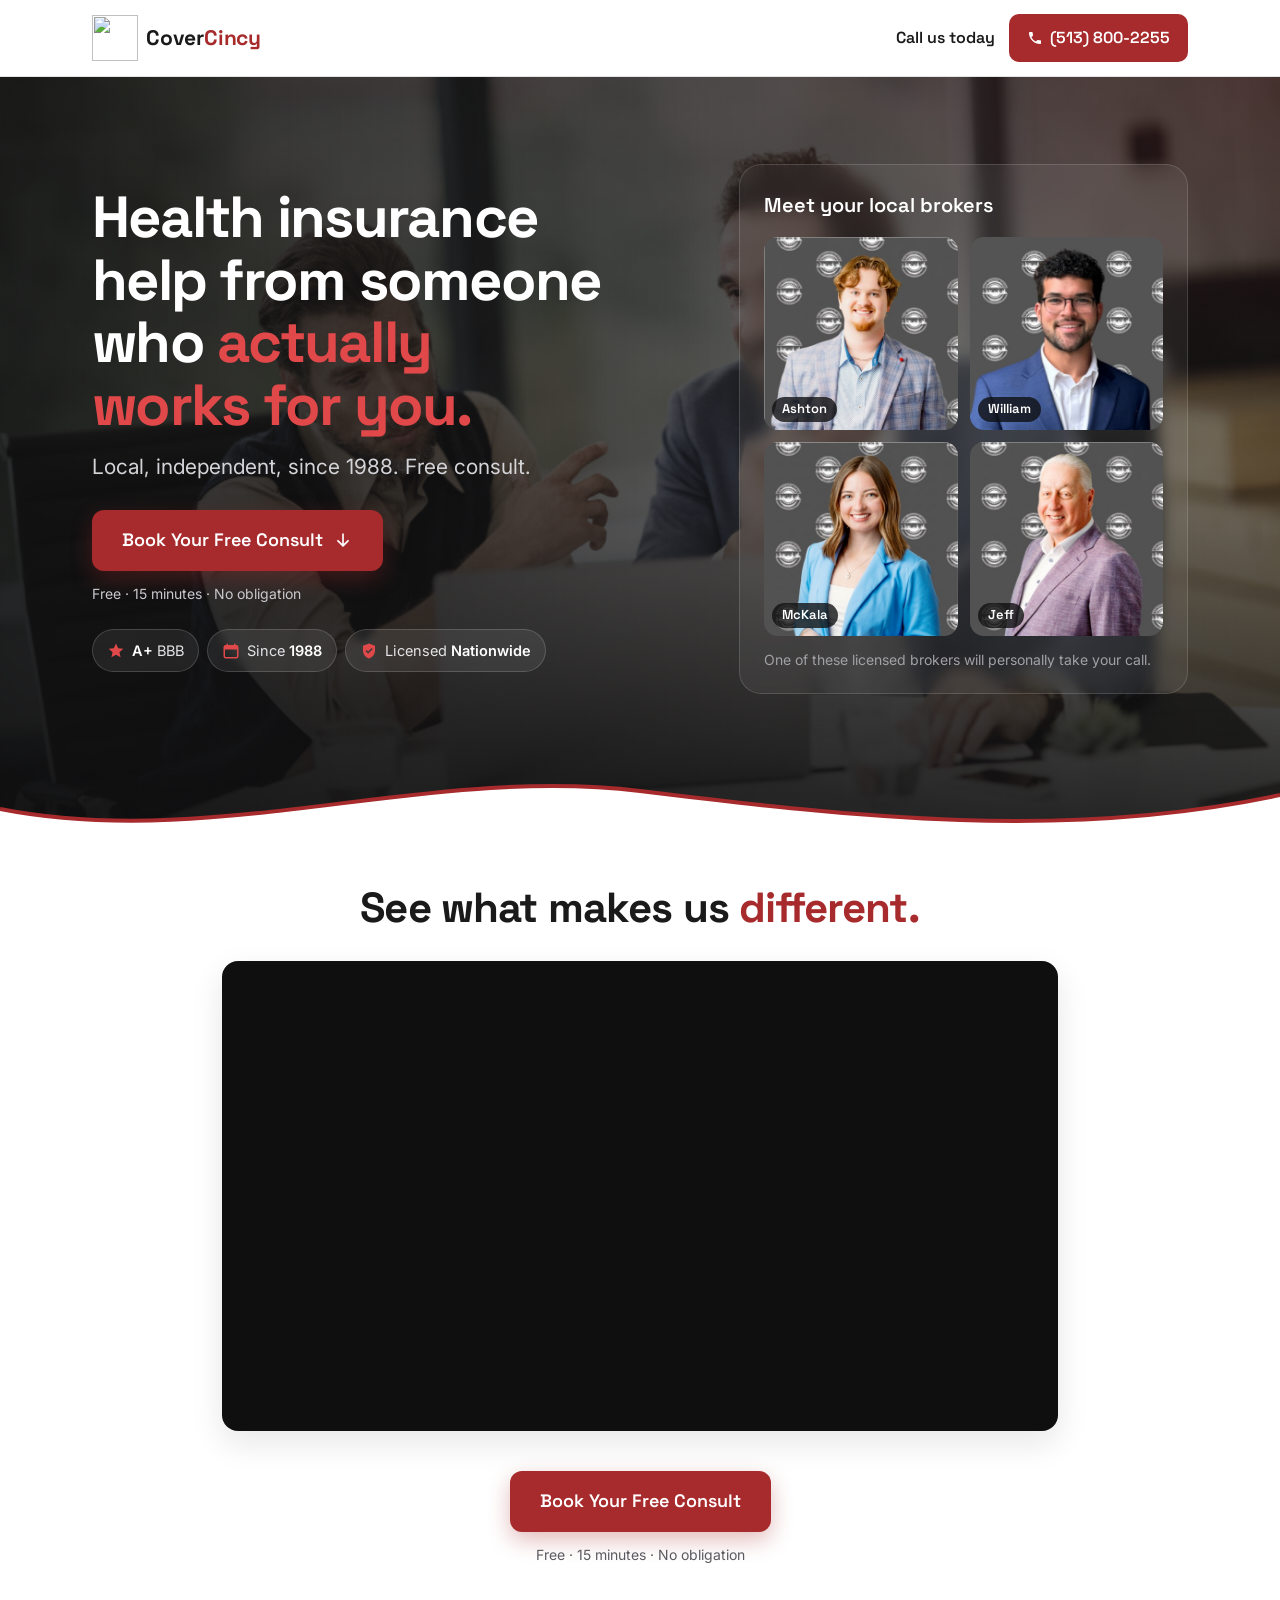
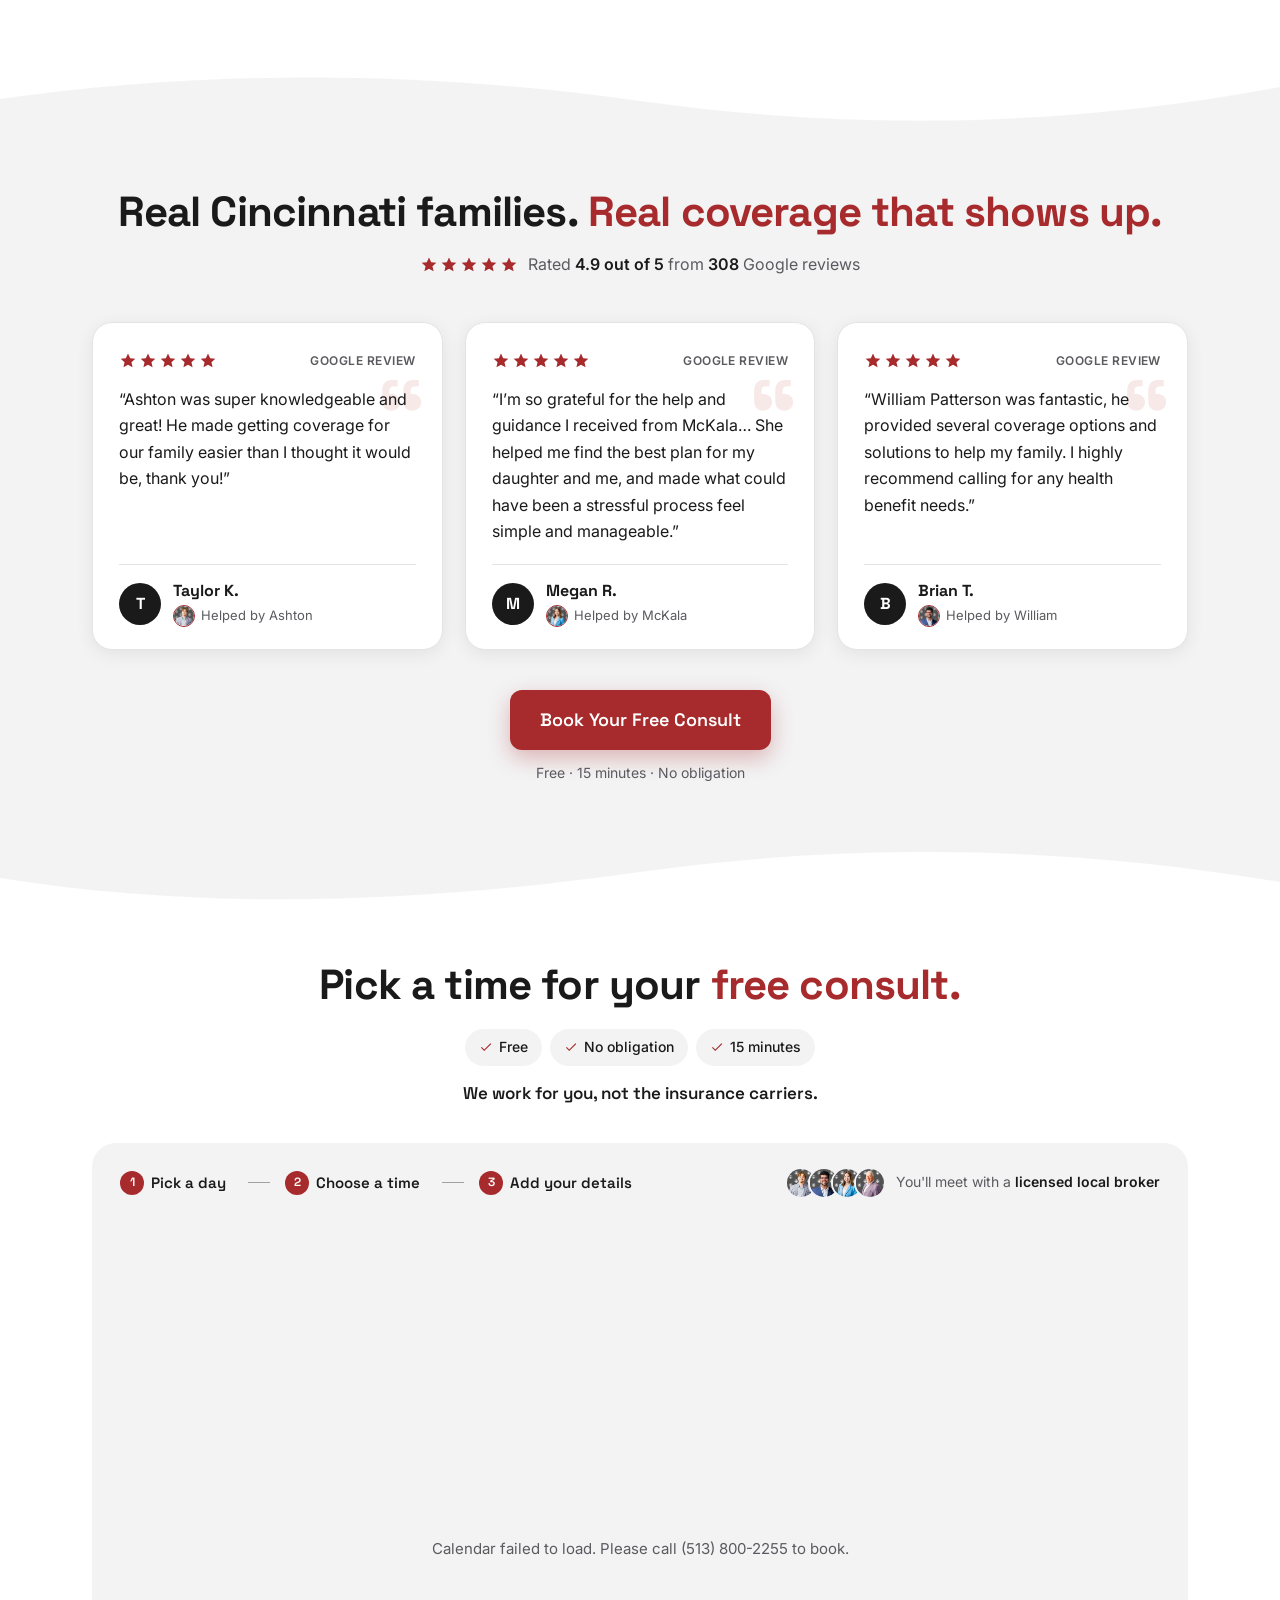
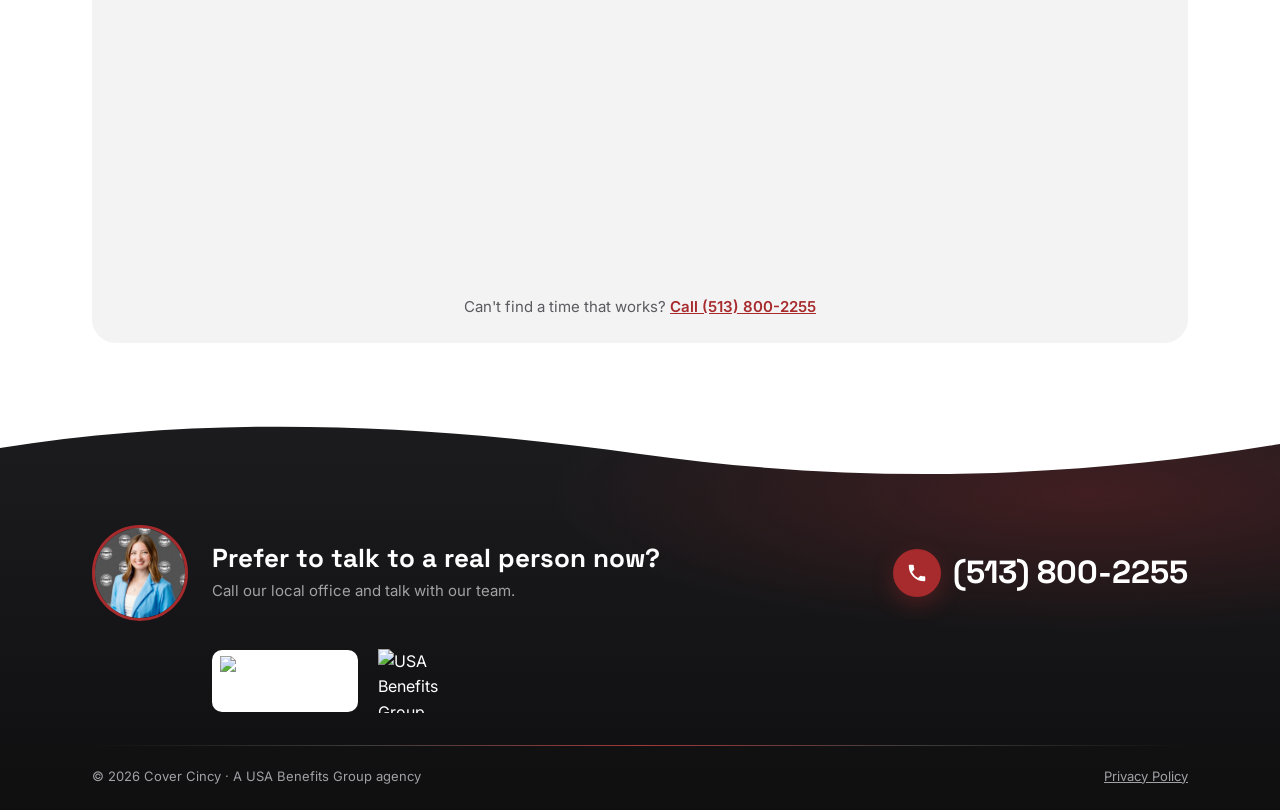
==== commit 57db785e: "v6: advisor hero, brief-aligned video section, real Google reviews Hero background now an advisor-wi" ====
--- a/landing-page/index.html
+++ b/landing-page/index.html
@@ -11,8 +11,7 @@
   <link rel="preconnect" href="https://fonts.googleapis.com">
   <link rel="preconnect" href="https://fonts.gstatic.com" crossorigin>
   <link href="https://fonts.googleapis.com/css2?family=Inter:wght@400;500;600&family=Space+Grotesk:wght@500;600;700&display=swap" rel="stylesheet">
-  <link rel="preload" as="image" href="images/cincinnati-skyline-night-sm.jpg" media="(max-width: 767px)">
-  <link rel="preload" as="image" href="images/cincinnati-skyline-night.jpg" media="(min-width: 768px)">
+  <link rel="preload" as="image" href="images/hero-advisor-client.jpg">
   <link rel="stylesheet" href="css/styles.css">
 </head>
 <body>
@@ -25,12 +24,7 @@
     <symbol id="i-star" viewBox="0 0 24 24"><path fill="currentColor" d="m12 2 2.9 6.26 6.85.7-5.13 4.6 1.46 6.74L12 16.9l-6.08 3.4 1.46-6.74L2.25 8.96l6.85-.7z"/></symbol>
     <symbol id="i-calendar" viewBox="0 0 24 24"><path fill="currentColor" d="M7 2a1 1 0 0 1 1 1v1h8V3a1 1 0 1 1 2 0v1h1a3 3 0 0 1 3 3v12a3 3 0 0 1-3 3H5a3 3 0 0 1-3-3V7a3 3 0 0 1 3-3h1V3a1 1 0 0 1 1-1zm13 8H4v9a1 1 0 0 0 1 1h14a1 1 0 0 0 1-1z"/></symbol>
     <symbol id="i-shield" viewBox="0 0 24 24"><path fill="currentColor" d="M12 2 4 5v6c0 5 3.4 9.7 8 11 4.6-1.3 8-6 8-11V5zm-1.2 13.6-3.5-3.5 1.4-1.4 2.1 2.1 4.8-4.8 1.4 1.4z"/></symbol>
-    <symbol id="i-pin" viewBox="0 0 24 24"><path fill="none" stroke="currentColor" stroke-width="1.8" stroke-linecap="round" stroke-linejoin="round" d="M12 21s-7-6.1-7-11.5a7 7 0 0 1 14 0C19 14.9 12 21 12 21z"/><circle cx="12" cy="9.5" r="2.5" fill="none" stroke="currentColor" stroke-width="1.8"/></symbol>
-    <symbol id="i-scale" viewBox="0 0 24 24"><path fill="none" stroke="currentColor" stroke-width="1.8" stroke-linecap="round" stroke-linejoin="round" d="M12 3v18M7 21h10M5 7h14M5 7l-3 6a3 3 0 0 0 6 0zM19 7l-3 6a3 3 0 0 0 6 0z"/></symbol>
-    <symbol id="i-doc" viewBox="0 0 24 24"><path fill="none" stroke="currentColor" stroke-width="1.8" stroke-linecap="round" stroke-linejoin="round" d="M14 3H7a2 2 0 0 0-2 2v14a2 2 0 0 0 2 2h10a2 2 0 0 0 2-2V8zM14 3v5h5M9 13h6M9 17h4"/></symbol>
-    <symbol id="i-handshake" viewBox="0 0 24 24"><path fill="none" stroke="currentColor" stroke-width="1.8" stroke-linecap="round" stroke-linejoin="round" d="M20 12.5 16.5 16a2 2 0 0 1-2.8 0L12 14.3M4 12.5l4.5-4.5a2 2 0 0 1 2.4-.3l2.6 1.5M2 11l3-3M22 11l-3-3M13.5 8.7l3-1.2a2 2 0 0 1 2 .4L20 9.5M9 15l1.5 1.5M11 13l2 2"/></symbol>
     <symbol id="i-sound" viewBox="0 0 24 24"><path fill="currentColor" d="M3 10v4a1 1 0 0 0 1 1h3l4.3 3.6a1 1 0 0 0 1.7-.8V6.2a1 1 0 0 0-1.7-.8L7 9H4a1 1 0 0 0-1 1zm13.5 2a4.5 4.5 0 0 0-2.5-4v8a4.5 4.5 0 0 0 2.5-4zM14 3.2v2.1a7 7 0 0 1 0 13.4v2.1a9 9 0 0 0 0-17.6z"/></symbol>
-    <symbol id="i-quote" viewBox="0 0 24 24"><path fill="currentColor" d="M4 18h5l2-4V6H4v8h3zm9 0h5l2-4V6h-7v8h3z"/></symbol>
   </svg>
 
   <!-- ===== Header (logo + phone only, no nav) ===== -->
@@ -54,10 +48,9 @@
 
     <!-- ===== Section 1: Hero ===== -->
     <section class="cc-hero" aria-labelledby="hero-title">
-      <picture class="cc-hero__bg" aria-hidden="true">
-        <source media="(min-width: 768px)" srcset="images/cincinnati-skyline-night.jpg">
-        <img src="images/cincinnati-skyline-night-sm.jpg" alt="" width="900" height="600" fetchpriority="high">
-      </picture>
+      <div class="cc-hero__bg" aria-hidden="true">
+        <img src="images/hero-advisor-client.jpg" alt="" width="960" height="640" fetchpriority="high">
+      </div>
 
       <div class="cc-container cc-hero__grid">
         <div class="cc-hero__content">
@@ -71,10 +64,7 @@
               Book Your Free Consult
               <svg aria-hidden="true" width="20" height="20"><use href="#i-arrow"/></svg>
             </a>
-            <a class="cc-watch" href="#video" data-cta="hero-watch">
-              <span class="cc-watch__icon"><svg aria-hidden="true" width="16" height="16"><use href="#i-play"/></svg></span>
-              Watch video
-            </a>
+            <p class="cc-microcopy">Free · 15 minutes · No obligation</p>
           </div>
 
           <ul class="cc-badges" aria-label="Why trust us">
@@ -105,79 +95,92 @@
 
     <!-- ===== Section 2: Brand message video ===== -->
     <section class="cc-section cc-video" id="video" aria-labelledby="video-title">
-      <div class="cc-container cc-video__grid">
-        <h2 id="video-title" class="cc-h2 cc-video__title">See what makes us <span class="cc-accent">different.</span></h2>
+      <div class="cc-container cc-container--narrow">
+        <h2 id="video-title" class="cc-h2 cc-center">See what makes us <span class="cc-accent">different.</span></h2>
 
         <!--
           Video player. Two supported sources:
             data-type="youtube" data-youtube-id="..."           (prototype placeholder)
             data-type="mp4" data-src="video.mp4" data-captions="captions.vtt" data-poster="poster.jpg"   (final)
         -->
-        <div class="cc-video__media">
-          <div class="cc-player" data-type="youtube" data-youtube-id="gaUNawXf3A8">
-            <div class="cc-player__frame"></div>
-            <button class="cc-player__sound" type="button" hidden>
-              <svg aria-hidden="true" width="20" height="20"><use href="#i-sound"/></svg>
-              Tap for sound
-            </button>
-          </div>
-        </div>
-
-        <div class="cc-video__body">
-          <ul class="cc-features">
-            <li><span class="cc-features__icon"><svg aria-hidden="true" width="24" height="24"><use href="#i-pin"/></svg></span>Local Cincinnati team</li>
-            <li><span class="cc-features__icon"><svg aria-hidden="true" width="24" height="24"><use href="#i-scale"/></svg></span>Independent: we compare many carriers</li>
-            <li><span class="cc-features__icon"><svg aria-hidden="true" width="24" height="24"><use href="#i-doc"/></svg></span>Private &amp; Marketplace plans</li>
-            <li><span class="cc-features__icon"><svg aria-hidden="true" width="24" height="24"><use href="#i-handshake"/></svg></span>Free, no-obligation advice</li>
-          </ul>
+        <div class="cc-player" data-type="youtube" data-youtube-id="gaUNawXf3A8">
+          <div class="cc-player__frame"></div>
+          <button class="cc-player__sound" type="button" hidden>
+            <svg aria-hidden="true" width="20" height="20"><use href="#i-sound"/></svg>
+            Tap for sound
+          </button>
+        </div>
+
+        <div class="cc-cta-block">
           <a class="cc-btn cc-btn--primary cc-btn--lg" href="#book" data-cta="video">Book Your Free Consult</a>
+          <p class="cc-microcopy">Free · 15 minutes · No obligation</p>
         </div>
       </div>
     </section>
 
     <!-- ===== Section 3: Testimonials ===== -->
+    <!-- Real Google reviews from covercincy.com homepage (Elfsight widget). Client videos can be added above the cards later. -->
     <section class="cc-section cc-testimonials" aria-labelledby="testimonials-title">
       <svg class="cc-wave cc-wave--top" viewBox="0 0 1440 70" preserveAspectRatio="none" aria-hidden="true"><path d="M0 0h1440v26c-240 40-480 44-720 14S240 8 0 38z"/></svg>
 
       <div class="cc-container">
         <h2 id="testimonials-title" class="cc-h2 cc-center">Real Cincinnati families. <span class="cc-accent">Real coverage that shows up.</span></h2>
-
-        <!-- PLACEHOLDER: replace data-youtube-id, quote, name and place with real client testimonials -->
-        <ul class="cc-tgrid">
-          <li class="cc-tcard">
-            <button class="cc-tvideo" type="button" data-youtube-id="gaUNawXf3A8" aria-label="Play client testimonial 1">
-              <span class="cc-tvideo__play" aria-hidden="true"><svg width="22" height="22"><use href="#i-play"/></svg></span>
-              <svg class="cc-tvideo__wave" viewBox="0 0 400 40" preserveAspectRatio="none" aria-hidden="true"><path d="M0 22c80-24 160-24 240-6s120 18 160 6v18H0z"/></svg>
-            </button>
-            <div class="cc-tcard__body">
-              <p class="cc-tcard__quote">“Client quote from the video goes here…”</p>
-              <p class="cc-tcard__name">Client name <span>· Neighborhood</span></p>
+        <p class="cc-rating">
+          <span class="cc-stars" aria-hidden="true"><svg width="18" height="18"><use href="#i-star"/></svg><svg width="18" height="18"><use href="#i-star"/></svg><svg width="18" height="18"><use href="#i-star"/></svg><svg width="18" height="18"><use href="#i-star"/></svg><svg width="18" height="18"><use href="#i-star"/></svg></span>
+          <span>Rated <strong>4.9 out of 5</strong> from <strong>308</strong> Google reviews</span>
+        </p>
+
+        <ul class="cc-reviews">
+          <li class="cc-review">
+            <div class="cc-review__top">
+              <span class="cc-stars" role="img" aria-label="5 out of 5 stars"><svg width="18" height="18"><use href="#i-star"/></svg><svg width="18" height="18"><use href="#i-star"/></svg><svg width="18" height="18"><use href="#i-star"/></svg><svg width="18" height="18"><use href="#i-star"/></svg><svg width="18" height="18"><use href="#i-star"/></svg></span>
+              <span class="cc-review__source">Google review</span>
+            </div>
+            <blockquote class="cc-review__quote">“Ashton was super knowledgeable and great! He made getting coverage for our family easier than I thought it would be, thank you!”</blockquote>
+            <div class="cc-review__foot">
+              <span class="cc-review__avatar" aria-hidden="true">T</span>
+              <p class="cc-review__name">Taylor K.</p>
+              <span class="cc-review__broker">
+                <img src="images/agent-ashton-west.jpg" alt="" width="420" height="420" loading="lazy">
+                Helped by Ashton
+              </span>
             </div>
           </li>
-          <li class="cc-tcard">
-            <button class="cc-tvideo" type="button" data-youtube-id="gaUNawXf3A8" aria-label="Play client testimonial 2">
-              <span class="cc-tvideo__play" aria-hidden="true"><svg width="22" height="22"><use href="#i-play"/></svg></span>
-              <svg class="cc-tvideo__wave" viewBox="0 0 400 40" preserveAspectRatio="none" aria-hidden="true"><path d="M0 22c80-24 160-24 240-6s120 18 160 6v18H0z"/></svg>
-            </button>
-            <div class="cc-tcard__body">
-              <p class="cc-tcard__quote">“Client quote from the video goes here…”</p>
-              <p class="cc-tcard__name">Client name <span>· Neighborhood</span></p>
+          <li class="cc-review">
+            <div class="cc-review__top">
+              <span class="cc-stars" role="img" aria-label="5 out of 5 stars"><svg width="18" height="18"><use href="#i-star"/></svg><svg width="18" height="18"><use href="#i-star"/></svg><svg width="18" height="18"><use href="#i-star"/></svg><svg width="18" height="18"><use href="#i-star"/></svg><svg width="18" height="18"><use href="#i-star"/></svg></span>
+              <span class="cc-review__source">Google review</span>
+            </div>
+            <blockquote class="cc-review__quote">“I’m so grateful for the help and guidance I received from McKala… She helped me find the best plan for my daughter and me, and made what could have been a stressful process feel simple and manageable.”</blockquote>
+            <div class="cc-review__foot">
+              <span class="cc-review__avatar" aria-hidden="true">M</span>
+              <p class="cc-review__name">Megan R.</p>
+              <span class="cc-review__broker">
+                <img src="images/agent-mckala-bracci.jpg" alt="" width="420" height="420" loading="lazy">
+                Helped by McKala
+              </span>
             </div>
           </li>
-          <li class="cc-tcard">
-            <button class="cc-tvideo" type="button" data-youtube-id="gaUNawXf3A8" aria-label="Play client testimonial 3">
-              <span class="cc-tvideo__play" aria-hidden="true"><svg width="22" height="22"><use href="#i-play"/></svg></span>
-              <svg class="cc-tvideo__wave" viewBox="0 0 400 40" preserveAspectRatio="none" aria-hidden="true"><path d="M0 22c80-24 160-24 240-6s120 18 160 6v18H0z"/></svg>
-            </button>
-            <div class="cc-tcard__body">
-              <p class="cc-tcard__quote">“Client quote from the video goes here…”</p>
-              <p class="cc-tcard__name">Client name <span>· Neighborhood</span></p>
+          <li class="cc-review">
+            <div class="cc-review__top">
+              <span class="cc-stars" role="img" aria-label="5 out of 5 stars"><svg width="18" height="18"><use href="#i-star"/></svg><svg width="18" height="18"><use href="#i-star"/></svg><svg width="18" height="18"><use href="#i-star"/></svg><svg width="18" height="18"><use href="#i-star"/></svg><svg width="18" height="18"><use href="#i-star"/></svg></span>
+              <span class="cc-review__source">Google review</span>
+            </div>
+            <blockquote class="cc-review__quote">“William Patterson was fantastic, he provided several coverage options and solutions to help my family. I highly recommend calling for any health benefit needs.”</blockquote>
+            <div class="cc-review__foot">
+              <span class="cc-review__avatar" aria-hidden="true">B</span>
+              <p class="cc-review__name">Brian T.</p>
+              <span class="cc-review__broker">
+                <img src="images/agent-william-patterson.jpg" alt="" width="420" height="420" loading="lazy">
+                Helped by William
+              </span>
             </div>
           </li>
         </ul>
 
         <div class="cc-cta-block">
           <a class="cc-btn cc-btn--primary cc-btn--lg" href="#book" data-cta="testimonials">Book Your Free Consult</a>
+          <p class="cc-microcopy">Free · 15 minutes · No obligation</p>
         </div>
       </div>
 
--- a/landing-page/css/styles.css
+++ b/landing-page/css/styles.css
@@ -64,7 +64,9 @@
   margin: 0 auto;
   padding: 0 var(--cc-gutter);
 }
+.cc-container--narrow { max-width: 900px; }
 .cc-center { text-align: center; }
+.cc-microcopy { margin-top: 12px; font-size: 14px; color: var(--cc-gray-600); }
 .cc-accent { color: var(--cc-red); }
 
 .cc-h2 {
@@ -147,20 +149,21 @@
   width: 100%;
   height: 100%;
   object-fit: cover;
-  object-position: 60% 40%;
+  object-position: 50% 30%;
   z-index: -2;
 }
-.cc-hero__bg img { filter: grayscale(0.5) contrast(1.1) brightness(1.15); }
+.cc-hero__bg img { filter: grayscale(0.35) contrast(1.05); }
 .cc-hero::before {
   content: "";
   position: absolute;
   inset: 0;
   z-index: -1;
   background:
-    linear-gradient(180deg, rgba(15, 15, 16, 0.72) 0%, rgba(15, 15, 16, 0.62) 45%, rgba(15, 15, 16, 0.9) 100%),
+    linear-gradient(180deg, rgba(15, 15, 16, 0.78) 0%, rgba(15, 15, 16, 0.7) 45%, rgba(15, 15, 16, 0.92) 100%),
     radial-gradient(90% 60% at 100% 0%, rgba(167, 42, 44, 0.35), rgba(167, 42, 44, 0) 70%);
 }
 
+.cc-hero__content { text-align: center; }
 .cc-hero__title {
   font-family: var(--cc-font-head);
   font-size: clamp(32px, 8.6vw, 58px);
@@ -179,31 +182,9 @@
   display: flex;
   flex-direction: column;
   align-items: center;
-  gap: 14px;
   margin-top: 26px;
 }
-.cc-watch {
-  display: inline-flex;
-  align-items: center;
-  gap: 10px;
-  font-family: var(--cc-font-head);
-  font-weight: 600;
-  font-size: 16px;
-  color: var(--cc-white);
-  text-decoration: none;
-}
-.cc-watch__icon {
-  display: grid;
-  place-items: center;
-  width: 36px;
-  height: 36px;
-  border-radius: 50%;
-  border: 2px solid rgba(255, 255, 255, 0.5);
-  padding-left: 2px;
-  transition: background-color .2s ease, border-color .2s ease;
-}
-.cc-watch:hover .cc-watch__icon { background: var(--cc-red); border-color: var(--cc-red); }
-
+.cc-hero .cc-microcopy { color: #c9c9ce; }
 .cc-badges {
   display: flex;
   flex-wrap: wrap;
@@ -238,6 +219,7 @@
   border-radius: var(--cc-radius);
   background: rgba(255, 255, 255, 0.06);
   border: 1px solid rgba(255, 255, 255, 0.12);
+  text-align: left;
 }
 .cc-team__title { grid-column: 2; grid-row: 1; font-family: var(--cc-font-head); font-weight: 600; font-size: 15px; }
 .cc-team__note { grid-column: 2; grid-row: 2; font-size: 13px; color: var(--cc-gray-400); line-height: 1.4; }
@@ -264,9 +246,8 @@
 
 /* Video */
 .cc-video { padding-top: 40px; }
-.cc-video__grid { display: grid; gap: 24px; }
-.cc-video__title { text-align: center; }
 .cc-player {
+  margin-top: 28px;
   position: relative;
   aspect-ratio: 16 / 9;
   border-radius: var(--cc-radius);
@@ -309,36 +290,6 @@
   50% { box-shadow: 0 0 0 10px rgba(167, 42, 44, 0); }
 }
 
-.cc-features {
-  display: grid;
-  grid-template-columns: 1fr;
-  gap: 14px;
-  margin-bottom: 28px;
-}
-.cc-features li {
-  display: flex;
-  align-items: center;
-  gap: 10px;
-  font-family: var(--cc-font-head);
-  font-weight: 600;
-  font-size: 15px;
-  line-height: 1.3;
-}
-.cc-features__icon {
-  display: grid;
-  place-items: center;
-  width: 44px;
-  height: 44px;
-  flex-shrink: 0;
-  border-radius: 12px;
-  background: var(--cc-red-soft);
-  color: var(--cc-red);
-}
-
-@media (min-width: 480px) {
-  .cc-features { grid-template-columns: 1fr 1fr; gap: 18px 14px; }
-}
-
 /* Testimonials */
 .cc-testimonials {
   background: var(--cc-gray-100);
@@ -349,78 +300,94 @@
 .cc-wave--top { top: -1px; }
 .cc-wave--bottom { bottom: -1px; }
 
-.cc-tgrid {
+.cc-stars { display: inline-flex; gap: 2px; color: var(--cc-red); }
+.cc-rating {
+  display: flex;
+  flex-wrap: wrap;
+  align-items: center;
+  justify-content: center;
+  gap: 6px 10px;
+  margin-top: 16px;
+  font-size: 16px;
+  color: var(--cc-gray-600);
+  text-align: center;
+}
+.cc-rating strong { color: var(--cc-ink); font-weight: 600; }
+
+.cc-reviews { display: grid; gap: 16px; margin-top: 32px; }
+.cc-review {
+  position: relative;
+  display: flex;
+  flex-direction: column;
+  padding: 24px 22px 20px;
+  background: var(--cc-white);
+  border: 1px solid var(--cc-gray-200);
+  border-radius: 20px;
+  box-shadow: var(--cc-shadow-card);
+  transition: transform .25s ease, box-shadow .25s ease;
+}
+.cc-review::before {
+  /* Decorative quote mark */
+  content: "\201C";
+  position: absolute;
+  top: 44px;
+  right: 16px;
+  font: 700 96px/1 var(--cc-font-head);
+  color: var(--cc-red-soft);
+  pointer-events: none;
+}
+.cc-review > * { position: relative; }
+.cc-review:hover { transform: translateY(-3px); box-shadow: var(--cc-shadow); }
+.cc-review__top { display: flex; align-items: center; justify-content: space-between; gap: 10px; }
+.cc-review__source {
+  position: relative;
+  font-size: 12px;
+  font-weight: 600;
+  letter-spacing: .04em;
+  text-transform: uppercase;
+  color: var(--cc-gray-600);
+}
+.cc-review__quote {
+  flex: 1;
+  margin: 16px 0 20px;
+  font-size: 16px;
+  line-height: 1.65;
+  color: var(--cc-ink);
+}
+.cc-review__foot {
   display: grid;
-  grid-auto-flow: column;
-  grid-auto-columns: 82%;
-  gap: 16px;
-  margin: 32px calc(var(--cc-gutter) * -1) 0;
-  padding: 6px var(--cc-gutter) 14px;
-  overflow-x: auto;
-  scroll-snap-type: x mandatory;
-  scrollbar-width: none;
-}
-.cc-tgrid::-webkit-scrollbar { display: none; }
-.cc-tcard {
-  scroll-snap-align: center;
-  display: flex;
-  flex-direction: column;
-  background: var(--cc-white);
-  border-radius: var(--cc-radius);
-  overflow: hidden;
-  box-shadow: var(--cc-shadow-card);
-}
-.cc-tvideo {
-  position: relative;
-  display: block;
-  width: 100%;
-  aspect-ratio: 4 / 3;
-  padding: 0;
-  border: 0;
-  cursor: pointer;
-  /* Placeholder poster until real client video thumbnails arrive */
-  background:
-    linear-gradient(180deg, rgba(15, 15, 16, 0.25), rgba(15, 15, 16, 0.6)),
-    url("../images/cincinnati-skyline-night-sm.jpg") center / cover no-repeat;
-}
-.cc-tcard:nth-child(2) .cc-tvideo { background-position: center, 20% 50%; }
-.cc-tcard:nth-child(3) .cc-tvideo { background-position: center, 85% 50%; }
-.cc-tvideo iframe { position: absolute; inset: 0; width: 100%; height: 100%; border: 0; }
-.cc-tvideo__play {
-  position: absolute;
-  z-index: 2;
-  left: 18px;
-  bottom: 16px;
+  grid-template-columns: auto 1fr;
+  align-items: center;
+  gap: 4px 12px;
+  padding-top: 16px;
+  border-top: 1px solid var(--cc-gray-200);
+}
+.cc-review__avatar {
+  grid-row: 1 / 3;
   display: grid;
   place-items: center;
-  width: 52px;
-  height: 52px;
-  padding-left: 3px;
+  width: 42px;
+  height: 42px;
   border-radius: 50%;
-  background: var(--cc-red);
+  background: var(--cc-ink);
   color: var(--cc-white);
-  box-shadow: var(--cc-shadow-red);
-  transition: transform .2s ease;
-}
-.cc-tvideo:hover .cc-tvideo__play { transform: scale(1.08); }
-.cc-tvideo__wave {
-  position: absolute;
-  z-index: 1;
-  left: 0;
-  bottom: -1px;
-  width: 100%;
-  height: 30px;
-  fill: var(--cc-white);
-}
-.cc-tcard__body { padding: 12px 20px 22px; }
-.cc-tcard__quote {
-  font-family: var(--cc-font-head);
-  font-weight: 600;
-  font-size: 17px;
-  line-height: 1.4;
-}
-.cc-tcard__name { margin-top: 12px; font-size: 14px; font-weight: 600; color: var(--cc-red); }
-.cc-tcard__name span { color: var(--cc-gray-600); font-weight: 500; }
+  font: 700 16px/1 var(--cc-font-head);
+}
+.cc-review__name { font-family: var(--cc-font-head); font-weight: 700; font-size: 16px; line-height: 1.2; }
+.cc-review__broker {
+  display: inline-flex;
+  align-items: center;
+  gap: 6px;
+  font-size: 13px;
+  color: var(--cc-gray-600);
+}
+.cc-review__broker img {
+  width: 22px;
+  height: 22px;
+  border-radius: 50%;
+  object-fit: cover;
+  border: 1.5px solid var(--cc-red);
+}
 
 /* Booking */
 .cc-book { padding-top: 40px; padding-bottom: 72px; }
@@ -664,29 +631,17 @@
 
   .cc-hero { padding: 72px 0 130px; }
   .cc-hero__sub { font-size: 21px; }
-  .cc-hero__actions { flex-direction: row; gap: 26px; }
   .cc-btn--lg { width: auto; }
-  .cc-badges { justify-content: flex-start; }
   .cc-badge { font-size: 14.5px; padding: 9px 14px; }
   .cc-wave--hero { height: 90px; }
 
   .cc-team { display: inline-grid; }
 
-  .cc-features { gap: 22px 20px; }
-  .cc-features li { font-size: 16px; }
-  .cc-video__body { text-align: center; }
-  .cc-video__body .cc-features { text-align: left; }
 
   .cc-wave--top, .cc-wave--bottom { height: 70px; }
   .cc-testimonials { padding: calc(var(--cc-section-y) + 30px) 0 calc(var(--cc-section-y) + 40px); }
-  .cc-tgrid {
-    grid-auto-flow: row;
-    grid-template-columns: repeat(3, 1fr);
-    gap: 24px;
-    margin: 44px 0 0;
-    padding: 0;
-    overflow: visible;
-  }
+  .cc-reviews { grid-template-columns: repeat(3, 1fr); gap: 22px; margin-top: 44px; }
+  .cc-review { padding: 28px 26px 22px; }
 
   .cc-calendar { margin: 36px 0 0; }
   .cc-booker { margin: 36px 0 0; padding: 20px 24px 24px; border-radius: 24px; }
@@ -735,6 +690,9 @@
       linear-gradient(180deg, rgba(15, 15, 16, 0.35) 0%, rgba(15, 15, 16, 0.2) 50%, rgba(15, 15, 16, 0.85) 100%),
       radial-gradient(90% 60% at 100% 0%, rgba(167, 42, 44, 0.35), rgba(167, 42, 44, 0) 70%);
   }
+  .cc-hero__content { text-align: left; }
+  .cc-hero__actions { align-items: flex-start; }
+  .cc-badges { justify-content: flex-start; }
   .cc-hero__grid {
     display: grid;
     grid-template-columns: 1.3fr 1fr;
@@ -774,18 +732,6 @@
   }
   .cc-team__note { margin-top: 14px; font-size: 14px; }
 
-  /* Video — media left, text right */
-  .cc-video__grid {
-    grid-template-columns: 1.15fr 1fr;
-    grid-template-areas: "media title" "media body";
-    grid-template-rows: auto 1fr;
-    column-gap: 56px;
-    row-gap: 28px;
-    align-items: start;
-  }
-  .cc-video__media { grid-area: media; align-self: center; }
-  .cc-video__title { grid-area: title; text-align: left; align-self: end; }
-  .cc-video__body { grid-area: body; text-align: left; }
 }
 
 @media (prefers-reduced-motion: reduce) {
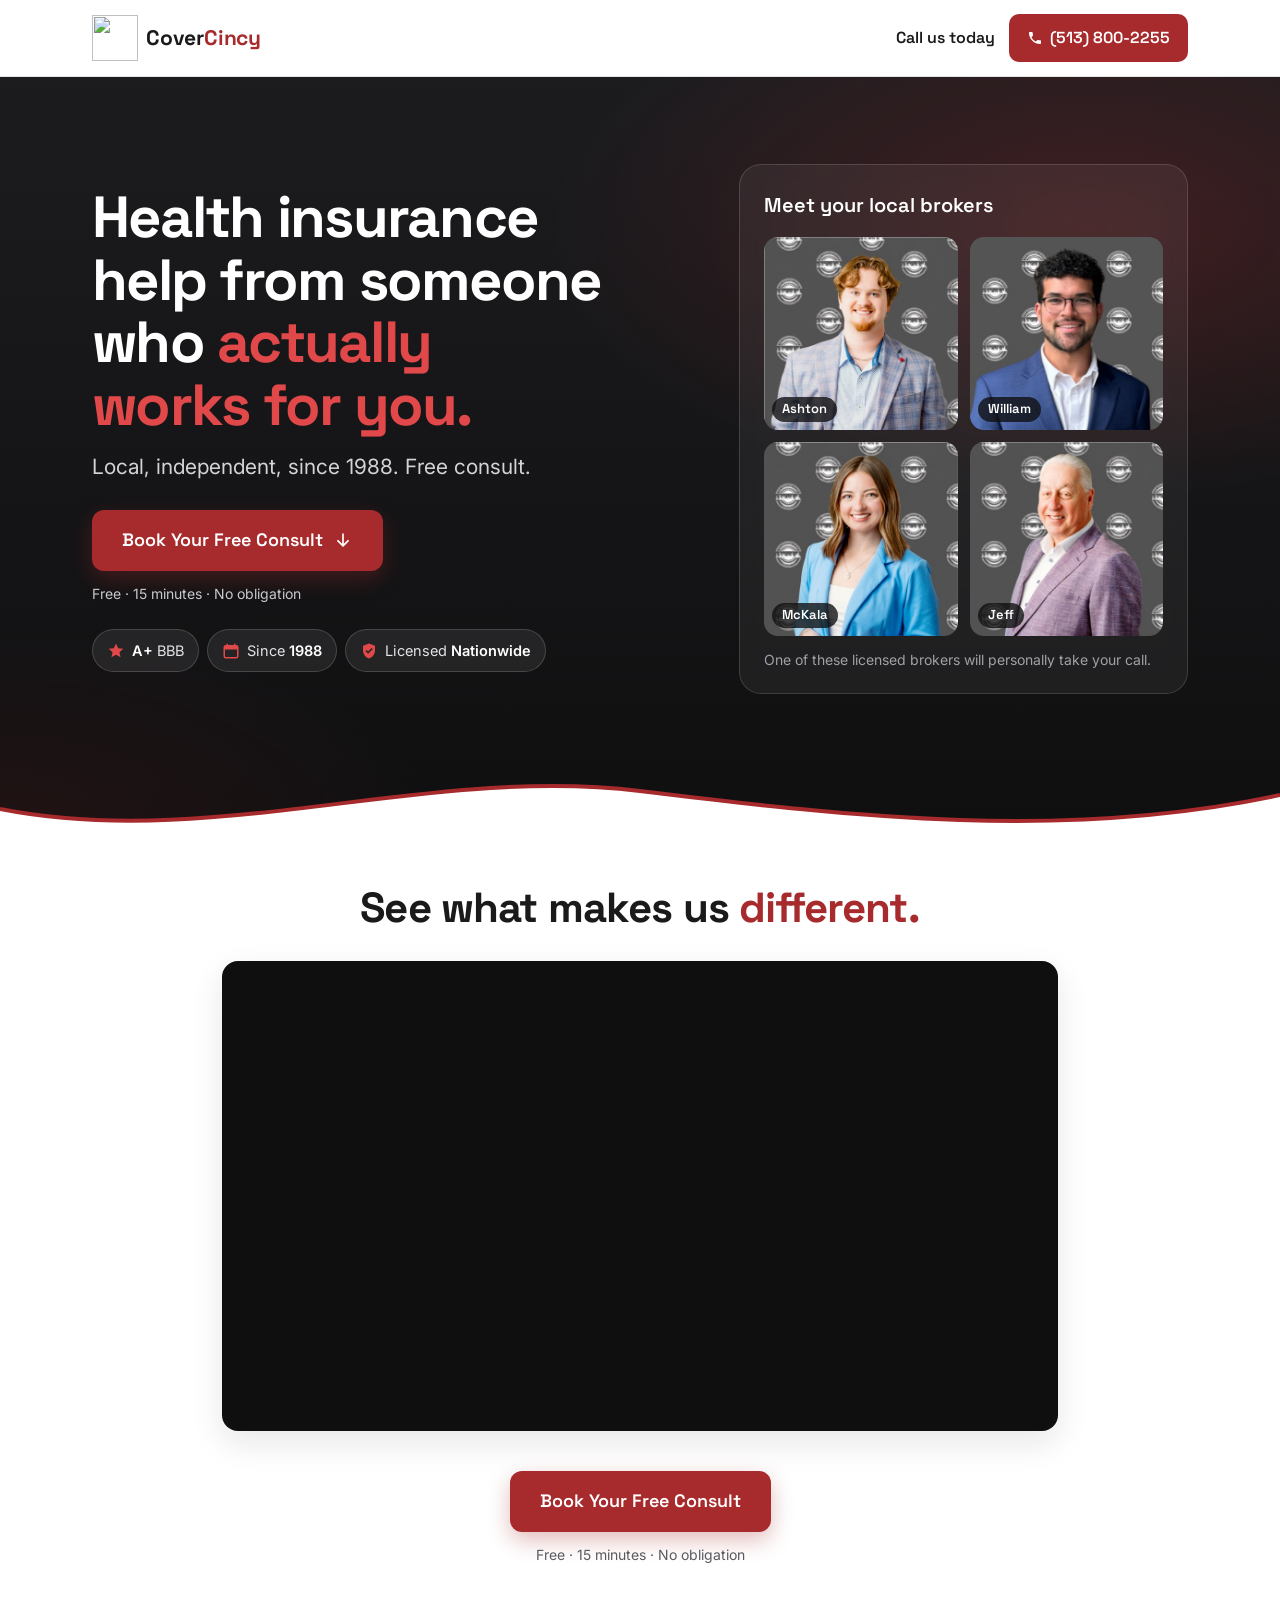
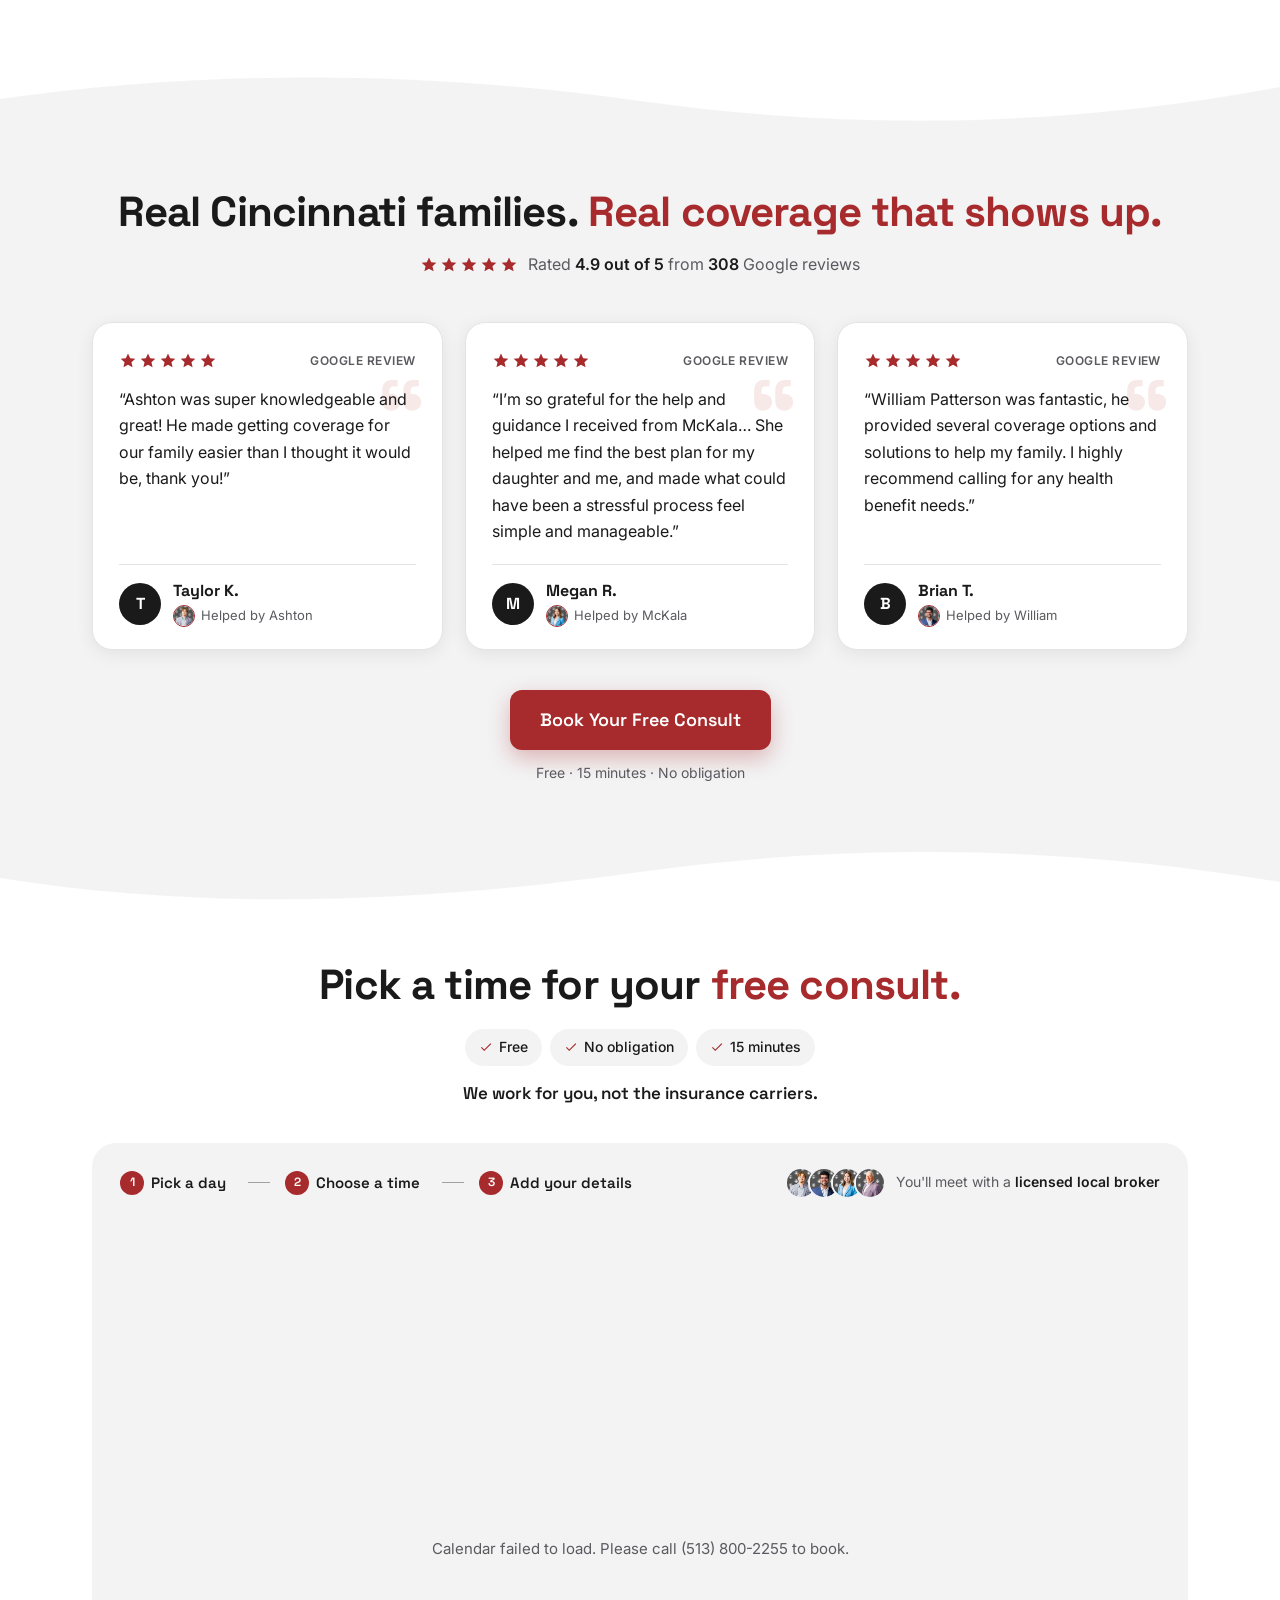
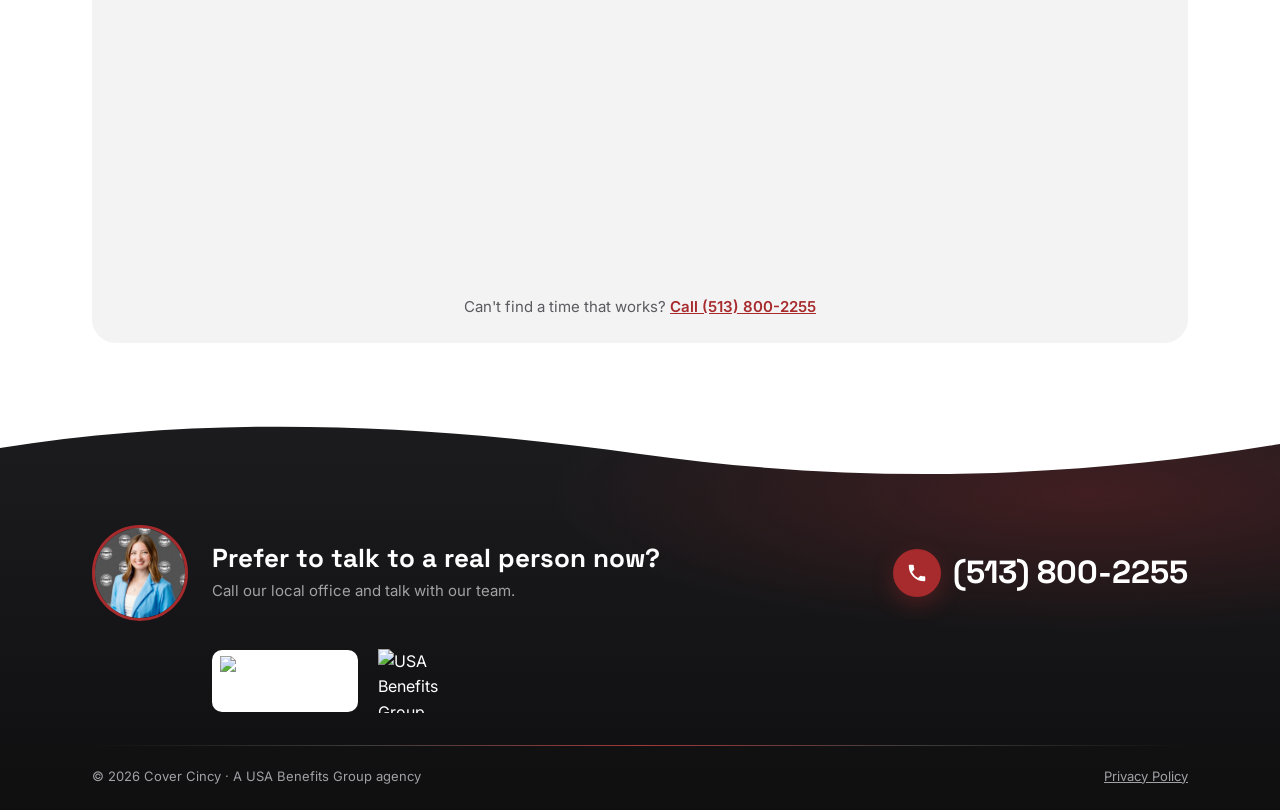
==== commit f9d5fe2c: "v7: hero uses footer-matching gradient instead of photo" ====
--- a/landing-page/index.html
+++ b/landing-page/index.html
@@ -11,7 +11,6 @@
   <link rel="preconnect" href="https://fonts.googleapis.com">
   <link rel="preconnect" href="https://fonts.gstatic.com" crossorigin>
   <link href="https://fonts.googleapis.com/css2?family=Inter:wght@400;500;600&family=Space+Grotesk:wght@500;600;700&display=swap" rel="stylesheet">
-  <link rel="preload" as="image" href="images/hero-advisor-client.jpg">
   <link rel="stylesheet" href="css/styles.css">
 </head>
 <body>
@@ -48,10 +47,6 @@
 
     <!-- ===== Section 1: Hero ===== -->
     <section class="cc-hero" aria-labelledby="hero-title">
-      <div class="cc-hero__bg" aria-hidden="true">
-        <img src="images/hero-advisor-client.jpg" alt="" width="960" height="640" fetchpriority="high">
-      </div>
-
       <div class="cc-container cc-hero__grid">
         <div class="cc-hero__content">
           <h1 id="hero-title" class="cc-hero__title">
--- a/landing-page/css/styles.css
+++ b/landing-page/css/styles.css
@@ -139,30 +139,13 @@
   overflow: hidden;
   isolation: isolate;
   color: var(--cc-white);
-  background: var(--cc-black);
   padding: 36px 0 84px;
-}
-.cc-hero__bg,
-.cc-hero__bg img {
-  position: absolute;
-  inset: 0;
-  width: 100%;
-  height: 100%;
-  object-fit: cover;
-  object-position: 50% 30%;
-  z-index: -2;
-}
-.cc-hero__bg img { filter: grayscale(0.35) contrast(1.05); }
-.cc-hero::before {
-  content: "";
-  position: absolute;
-  inset: 0;
-  z-index: -1;
+  /* Same dark + red-glow gradient as the footer, so top and bottom match */
   background:
-    linear-gradient(180deg, rgba(15, 15, 16, 0.78) 0%, rgba(15, 15, 16, 0.7) 45%, rgba(15, 15, 16, 0.92) 100%),
-    radial-gradient(90% 60% at 100% 0%, rgba(167, 42, 44, 0.35), rgba(167, 42, 44, 0) 70%);
-}
-
+    radial-gradient(60% 50% at 85% 20%, rgba(167, 42, 44, 0.28), rgba(167, 42, 44, 0) 70%),
+    radial-gradient(50% 40% at 0% 100%, rgba(167, 42, 44, 0.12), rgba(167, 42, 44, 0) 70%),
+    linear-gradient(180deg, var(--cc-black-2), var(--cc-black));
+}
 .cc-hero__content { text-align: center; }
 .cc-hero__title {
   font-family: var(--cc-font-head);
@@ -683,13 +666,6 @@
    ========================================================================== */
 @media (min-width: 1024px) {
   .cc-hero { padding: 88px 0 150px; }
-  /* Extra darkening behind the headline column for legibility */
-  .cc-hero::before {
-    background:
-      linear-gradient(90deg, rgba(15, 15, 16, 0.82) 0%, rgba(15, 15, 16, 0.55) 55%, rgba(15, 15, 16, 0.35) 100%),
-      linear-gradient(180deg, rgba(15, 15, 16, 0.35) 0%, rgba(15, 15, 16, 0.2) 50%, rgba(15, 15, 16, 0.85) 100%),
-      radial-gradient(90% 60% at 100% 0%, rgba(167, 42, 44, 0.35), rgba(167, 42, 44, 0) 70%);
-  }
   .cc-hero__content { text-align: left; }
   .cc-hero__actions { align-items: flex-start; }
   .cc-badges { justify-content: flex-start; }
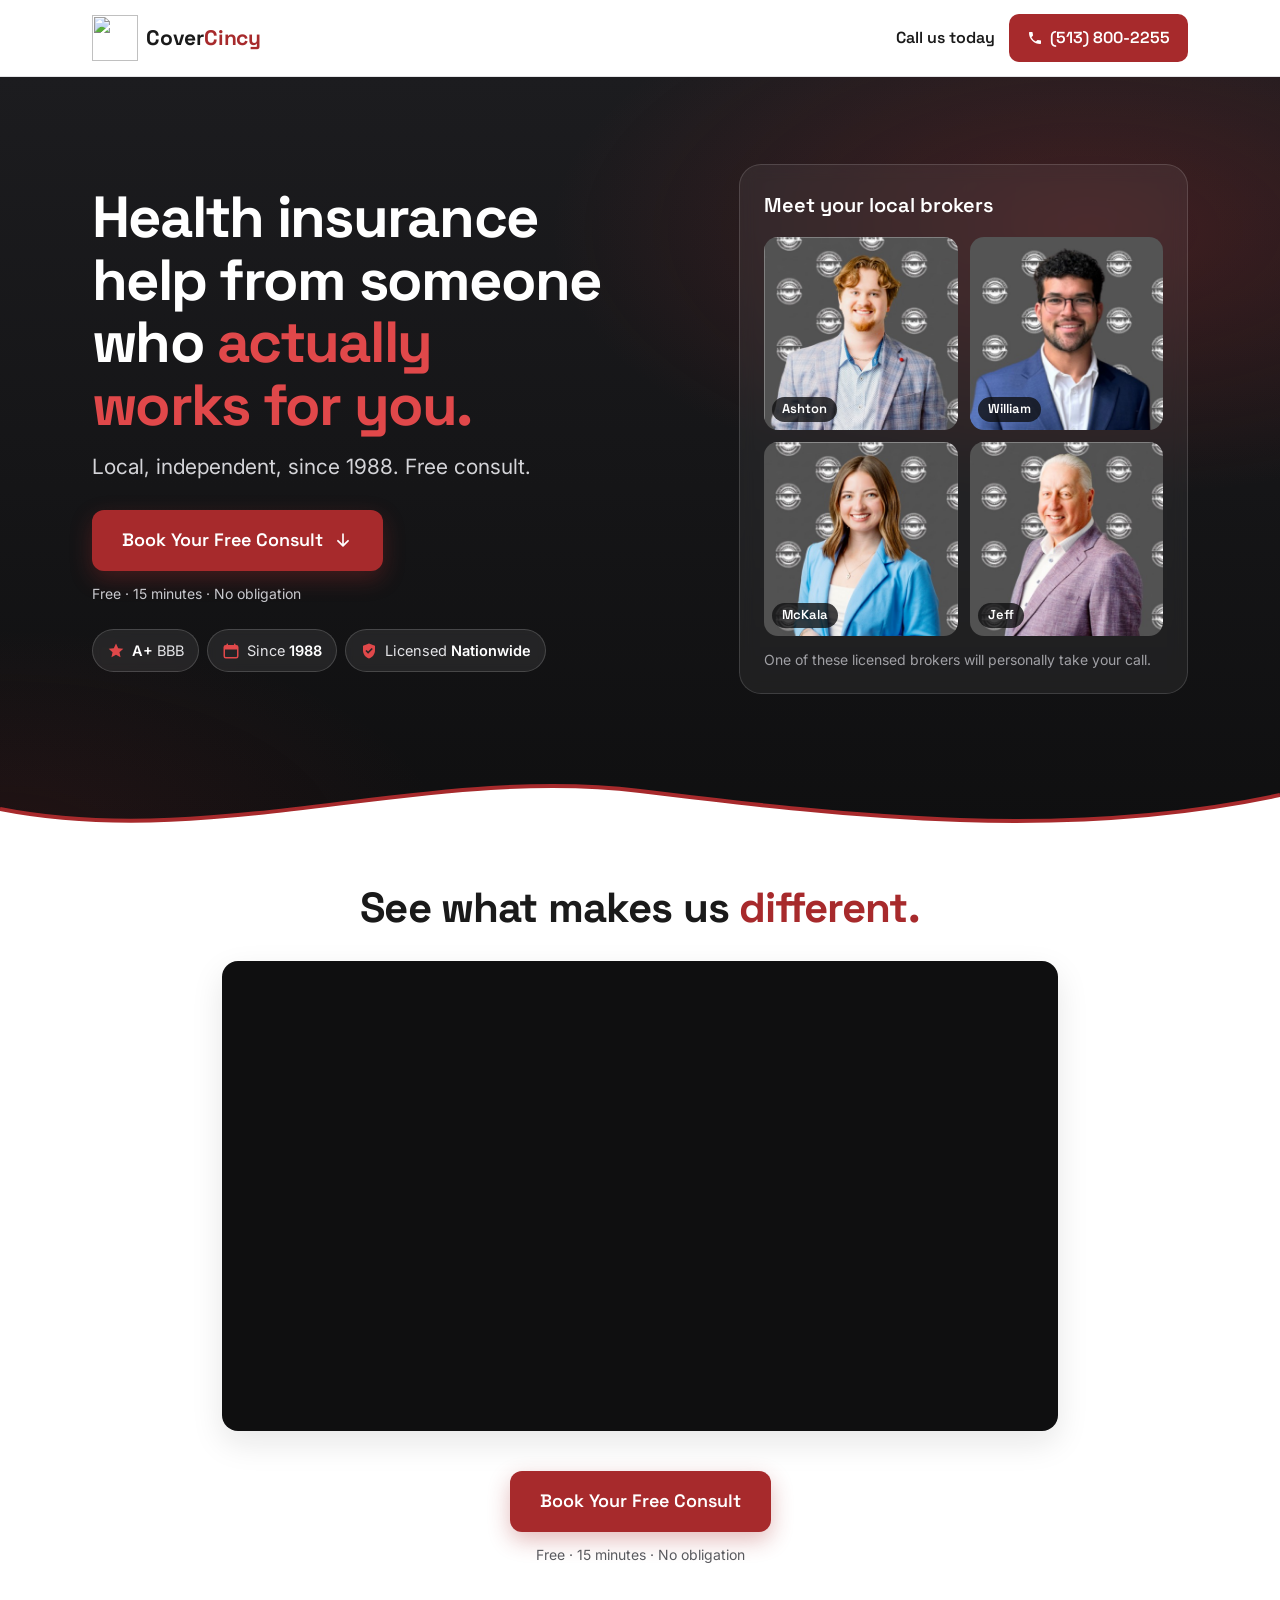
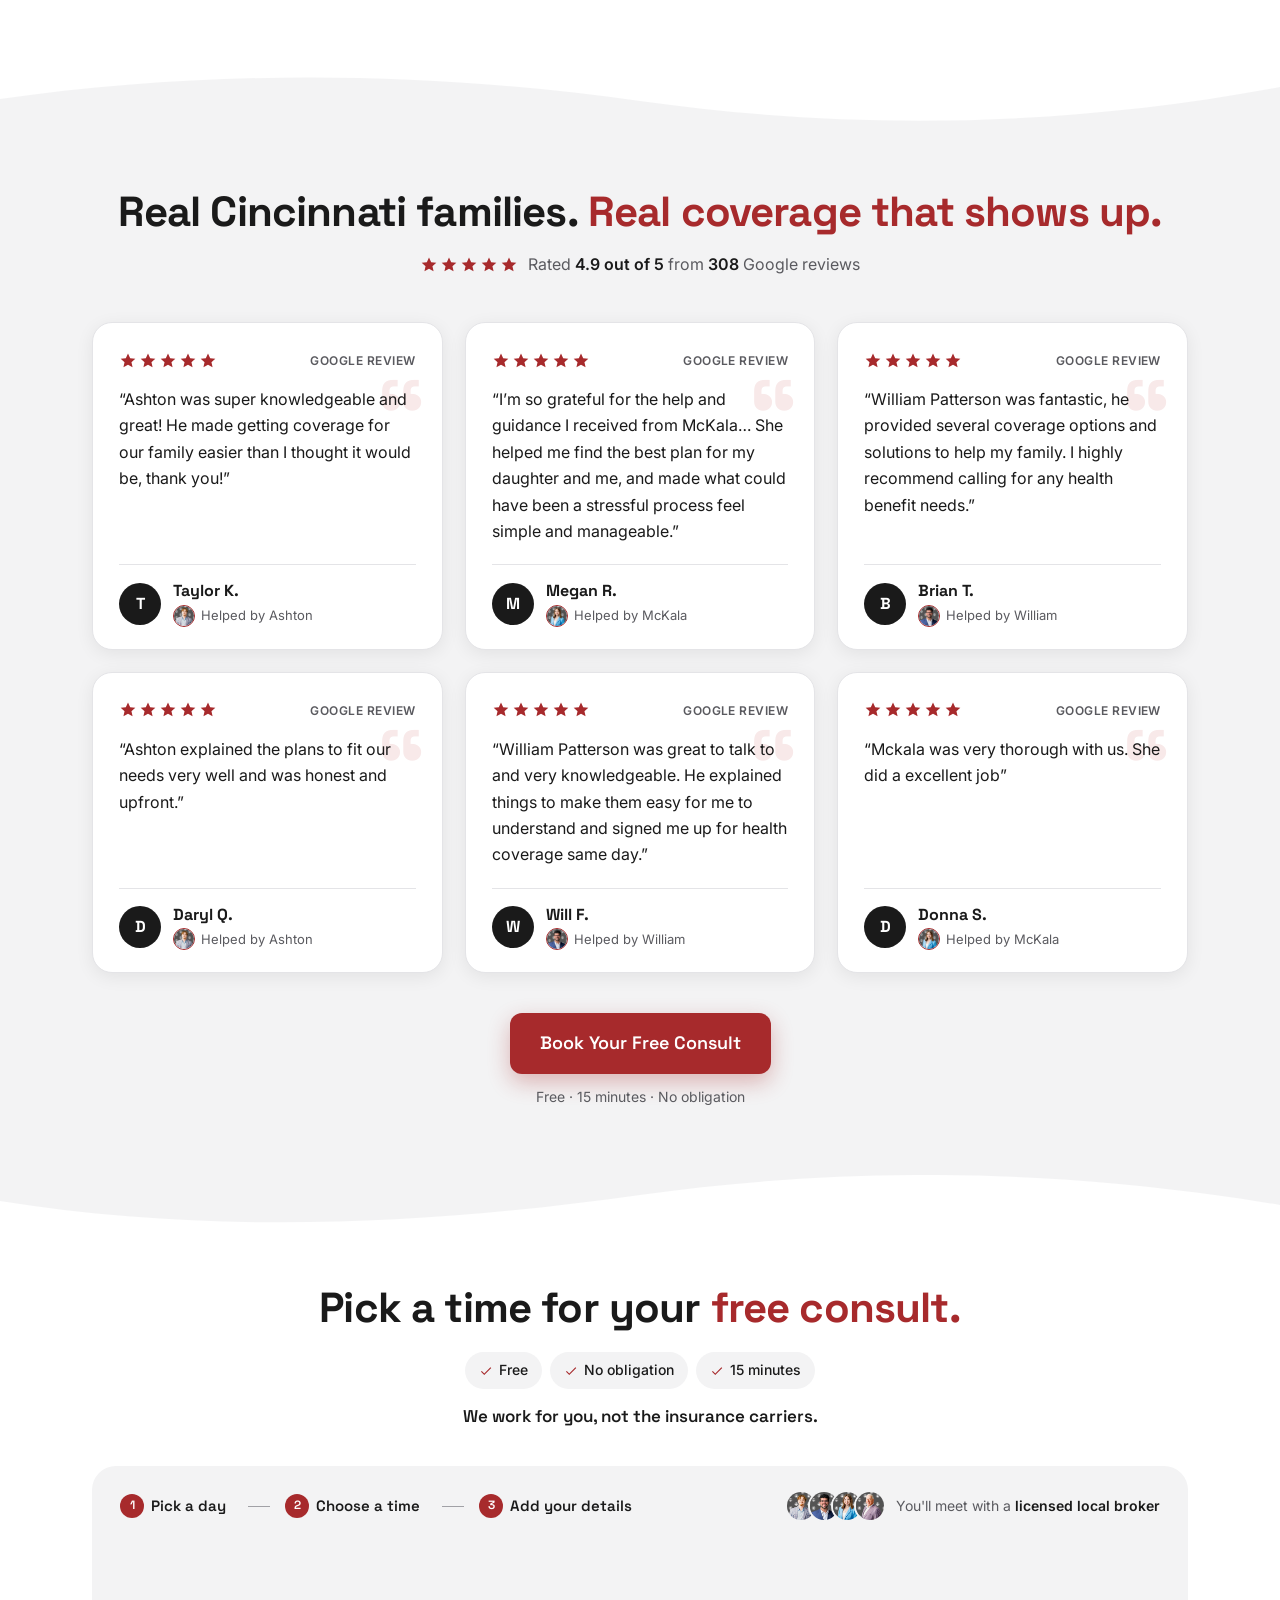
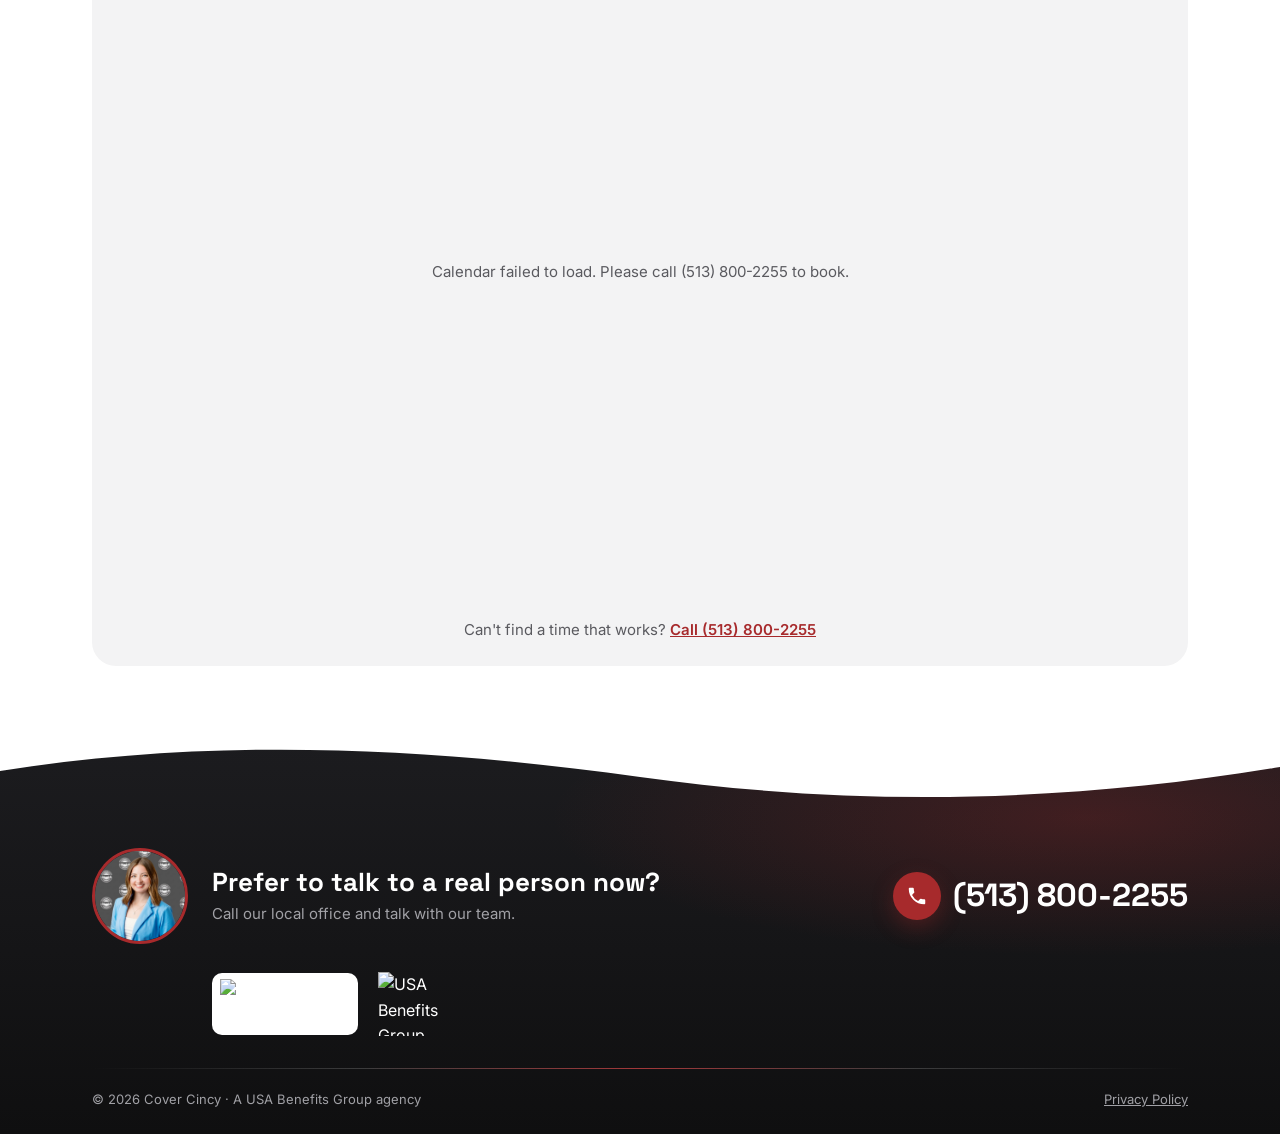
==== commit c26f2a0c: "v8: second row of Google review cards" ====
--- a/landing-page/index.html
+++ b/landing-page/index.html
@@ -2,6 +2,8 @@
 <html lang="en">
 <head>
   <meta charset="utf-8">
+  <!-- Preview only: keep this draft out of search engines. REMOVE before production launch. -->
+  <meta name="robots" content="noindex, nofollow">
   <meta name="viewport" content="width=device-width, initial-scale=1">
   <title>Free Health Insurance Consult for the Self-Employed | Cover Cincy</title>
   <meta name="description" content="Local, independent health insurance help since 1988. Book a free 15-minute consult with a licensed Cincinnati broker who works for you, not the carriers.">
@@ -168,6 +170,51 @@
               <span class="cc-review__broker">
                 <img src="images/agent-william-patterson.jpg" alt="" width="420" height="420" loading="lazy">
                 Helped by William
+              </span>
+            </div>
+          </li>
+          <li class="cc-review">
+            <div class="cc-review__top">
+              <span class="cc-stars" role="img" aria-label="5 out of 5 stars"><svg width="18" height="18"><use href="#i-star"/></svg><svg width="18" height="18"><use href="#i-star"/></svg><svg width="18" height="18"><use href="#i-star"/></svg><svg width="18" height="18"><use href="#i-star"/></svg><svg width="18" height="18"><use href="#i-star"/></svg></span>
+              <span class="cc-review__source">Google review</span>
+            </div>
+            <blockquote class="cc-review__quote">“Ashton explained the plans to fit our needs very well and was honest and upfront.”</blockquote>
+            <div class="cc-review__foot">
+              <span class="cc-review__avatar" aria-hidden="true">D</span>
+              <p class="cc-review__name">Daryl Q.</p>
+              <span class="cc-review__broker">
+                <img src="images/agent-ashton-west.jpg" alt="" width="420" height="420" loading="lazy">
+                Helped by Ashton
+              </span>
+            </div>
+          </li>
+          <li class="cc-review">
+            <div class="cc-review__top">
+              <span class="cc-stars" role="img" aria-label="5 out of 5 stars"><svg width="18" height="18"><use href="#i-star"/></svg><svg width="18" height="18"><use href="#i-star"/></svg><svg width="18" height="18"><use href="#i-star"/></svg><svg width="18" height="18"><use href="#i-star"/></svg><svg width="18" height="18"><use href="#i-star"/></svg></span>
+              <span class="cc-review__source">Google review</span>
+            </div>
+            <blockquote class="cc-review__quote">“William Patterson was great to talk to and very knowledgeable. He explained things to make them easy for me to understand and signed me up for health coverage same day.”</blockquote>
+            <div class="cc-review__foot">
+              <span class="cc-review__avatar" aria-hidden="true">W</span>
+              <p class="cc-review__name">Will F.</p>
+              <span class="cc-review__broker">
+                <img src="images/agent-william-patterson.jpg" alt="" width="420" height="420" loading="lazy">
+                Helped by William
+              </span>
+            </div>
+          </li>
+          <li class="cc-review">
+            <div class="cc-review__top">
+              <span class="cc-stars" role="img" aria-label="5 out of 5 stars"><svg width="18" height="18"><use href="#i-star"/></svg><svg width="18" height="18"><use href="#i-star"/></svg><svg width="18" height="18"><use href="#i-star"/></svg><svg width="18" height="18"><use href="#i-star"/></svg><svg width="18" height="18"><use href="#i-star"/></svg></span>
+              <span class="cc-review__source">Google review</span>
+            </div>
+            <blockquote class="cc-review__quote">“Mckala was very thorough with us. She did a excellent job”</blockquote>
+            <div class="cc-review__foot">
+              <span class="cc-review__avatar" aria-hidden="true">D</span>
+              <p class="cc-review__name">Donna S.</p>
+              <span class="cc-review__broker">
+                <img src="images/agent-mckala-bracci.jpg" alt="" width="420" height="420" loading="lazy">
+                Helped by McKala
               </span>
             </div>
           </li>
